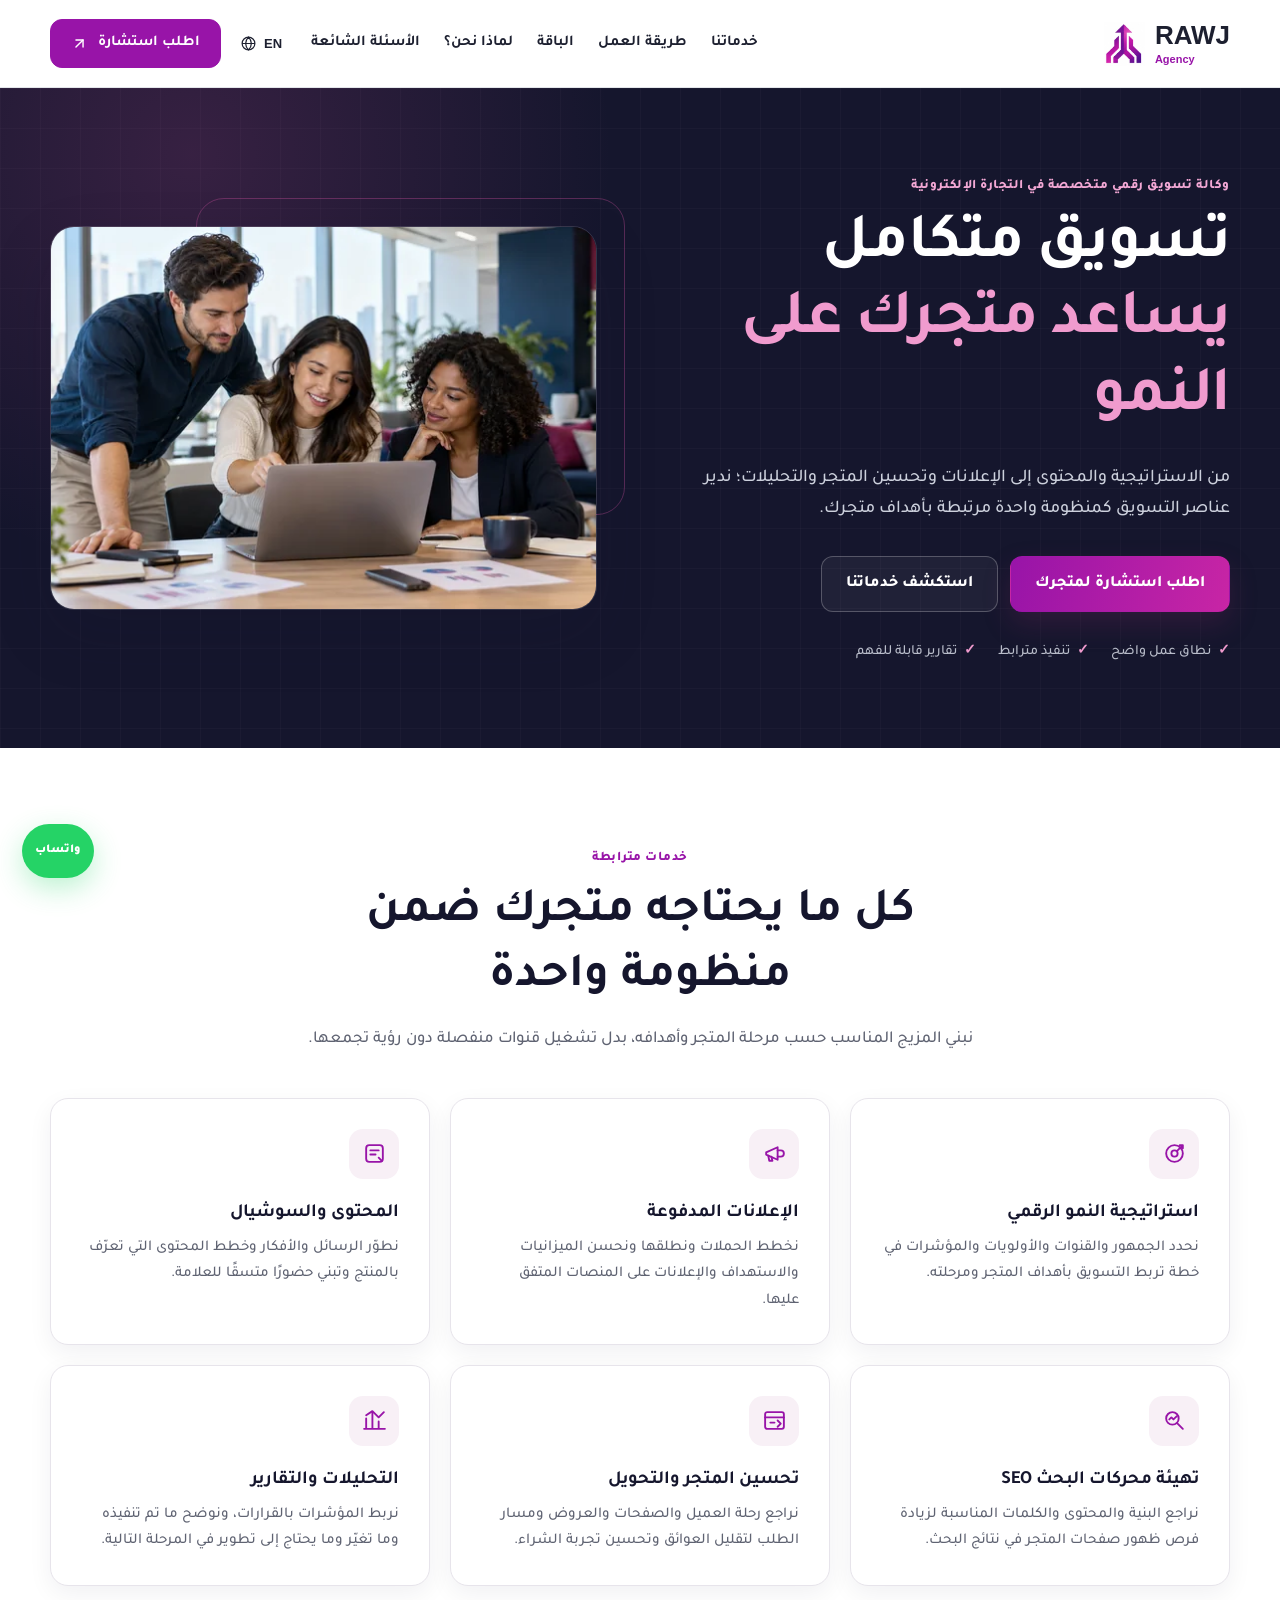
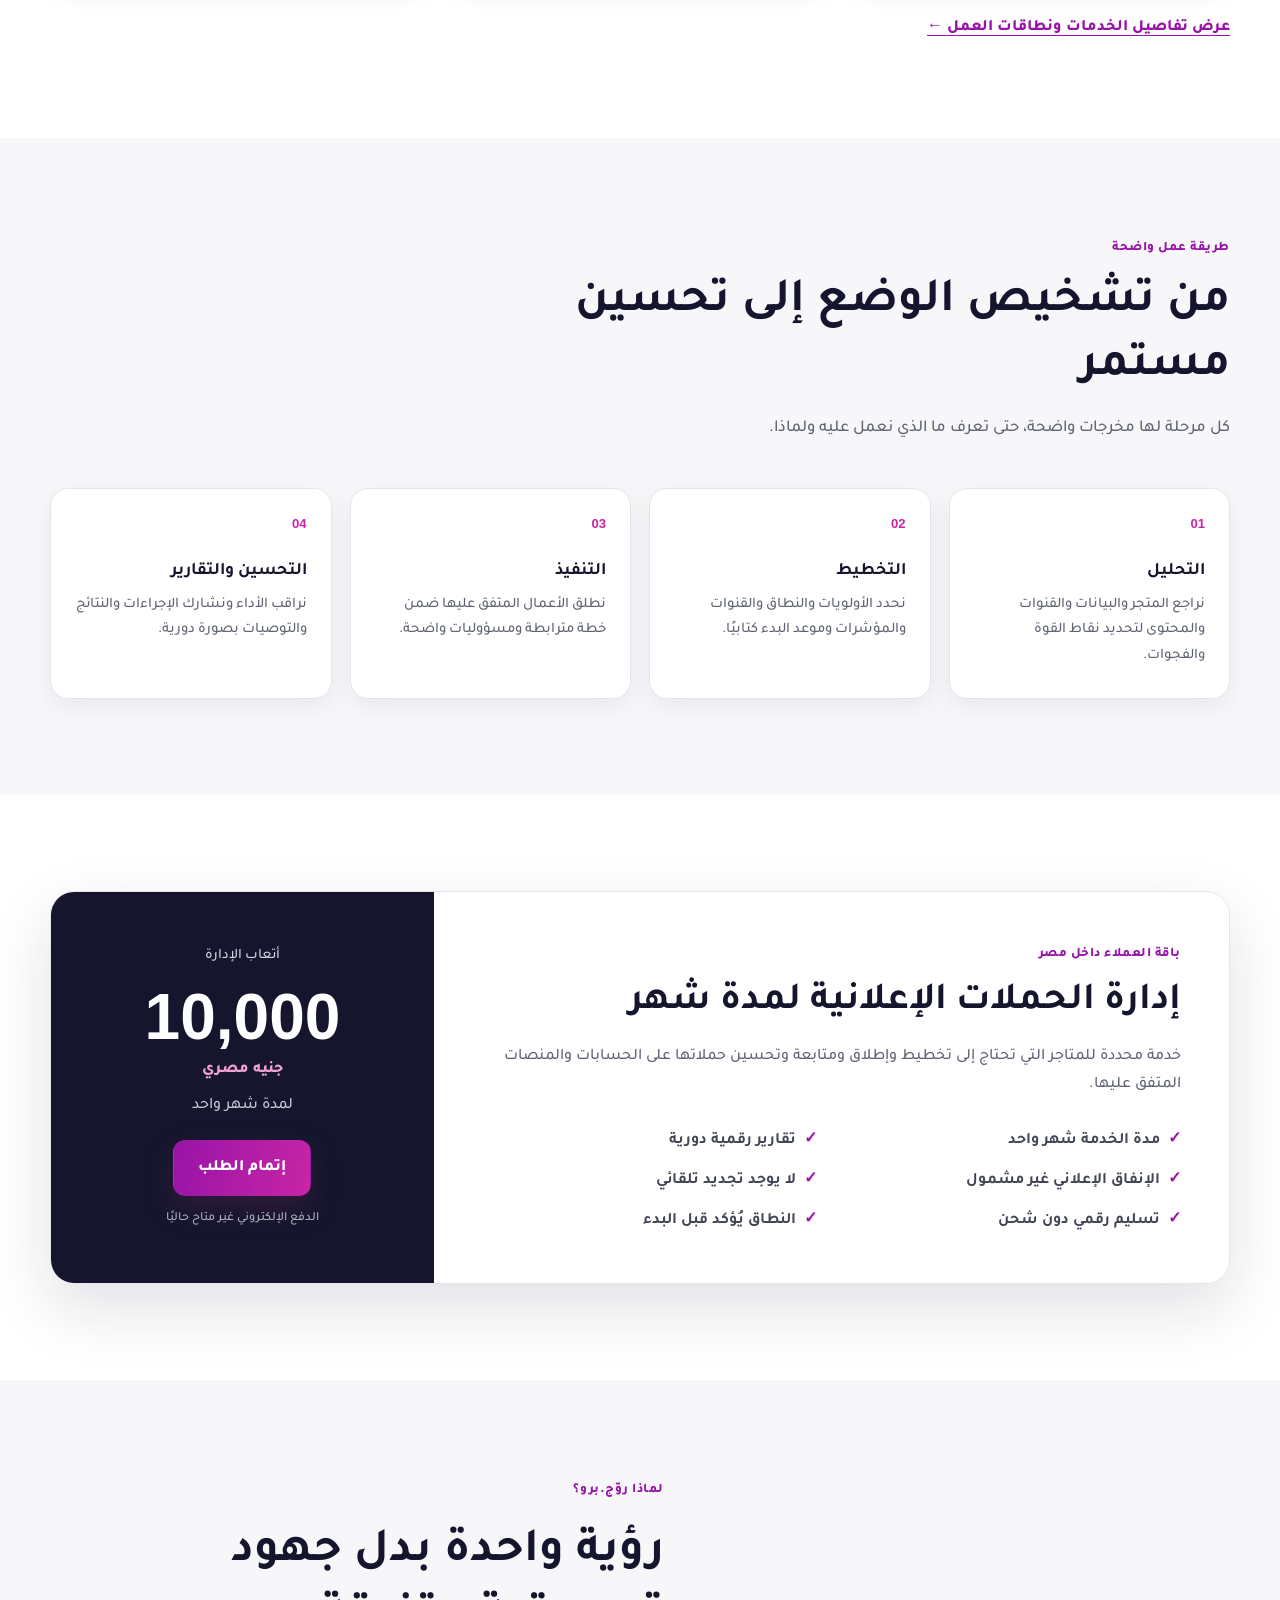
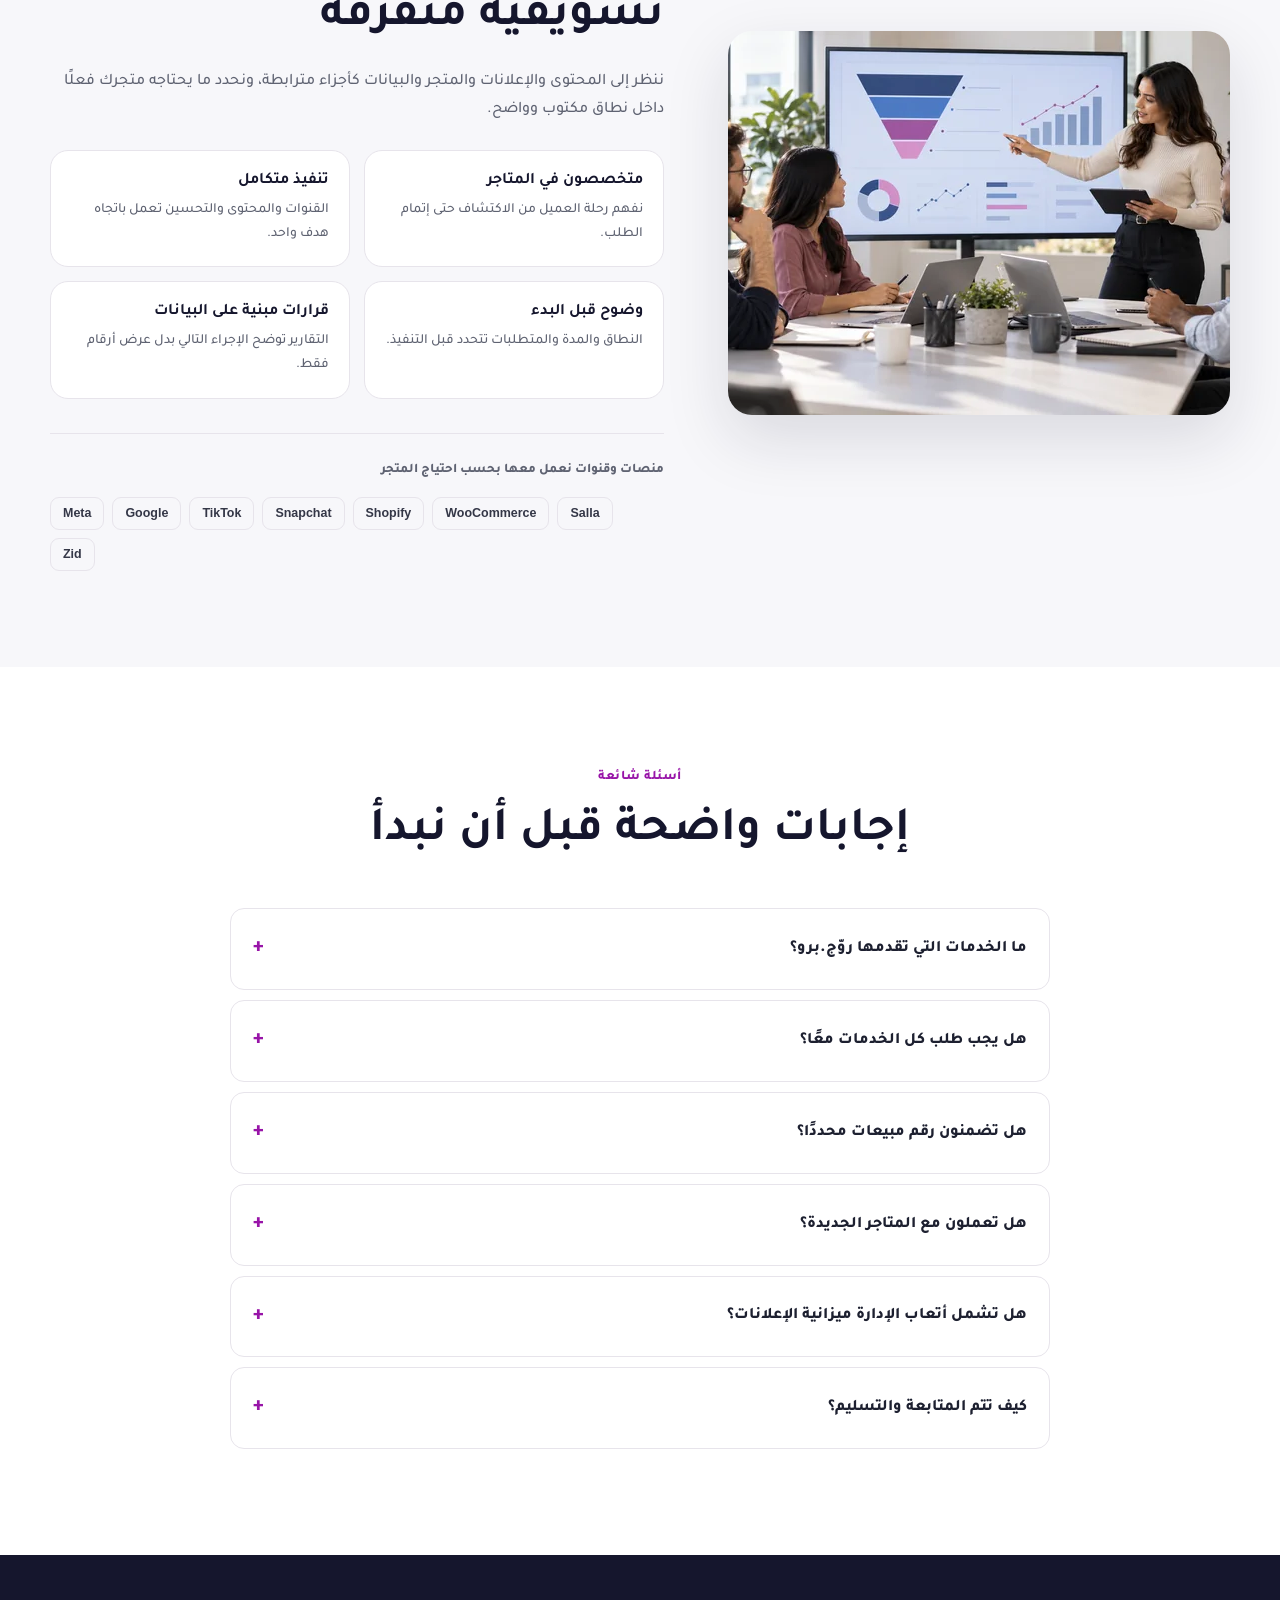
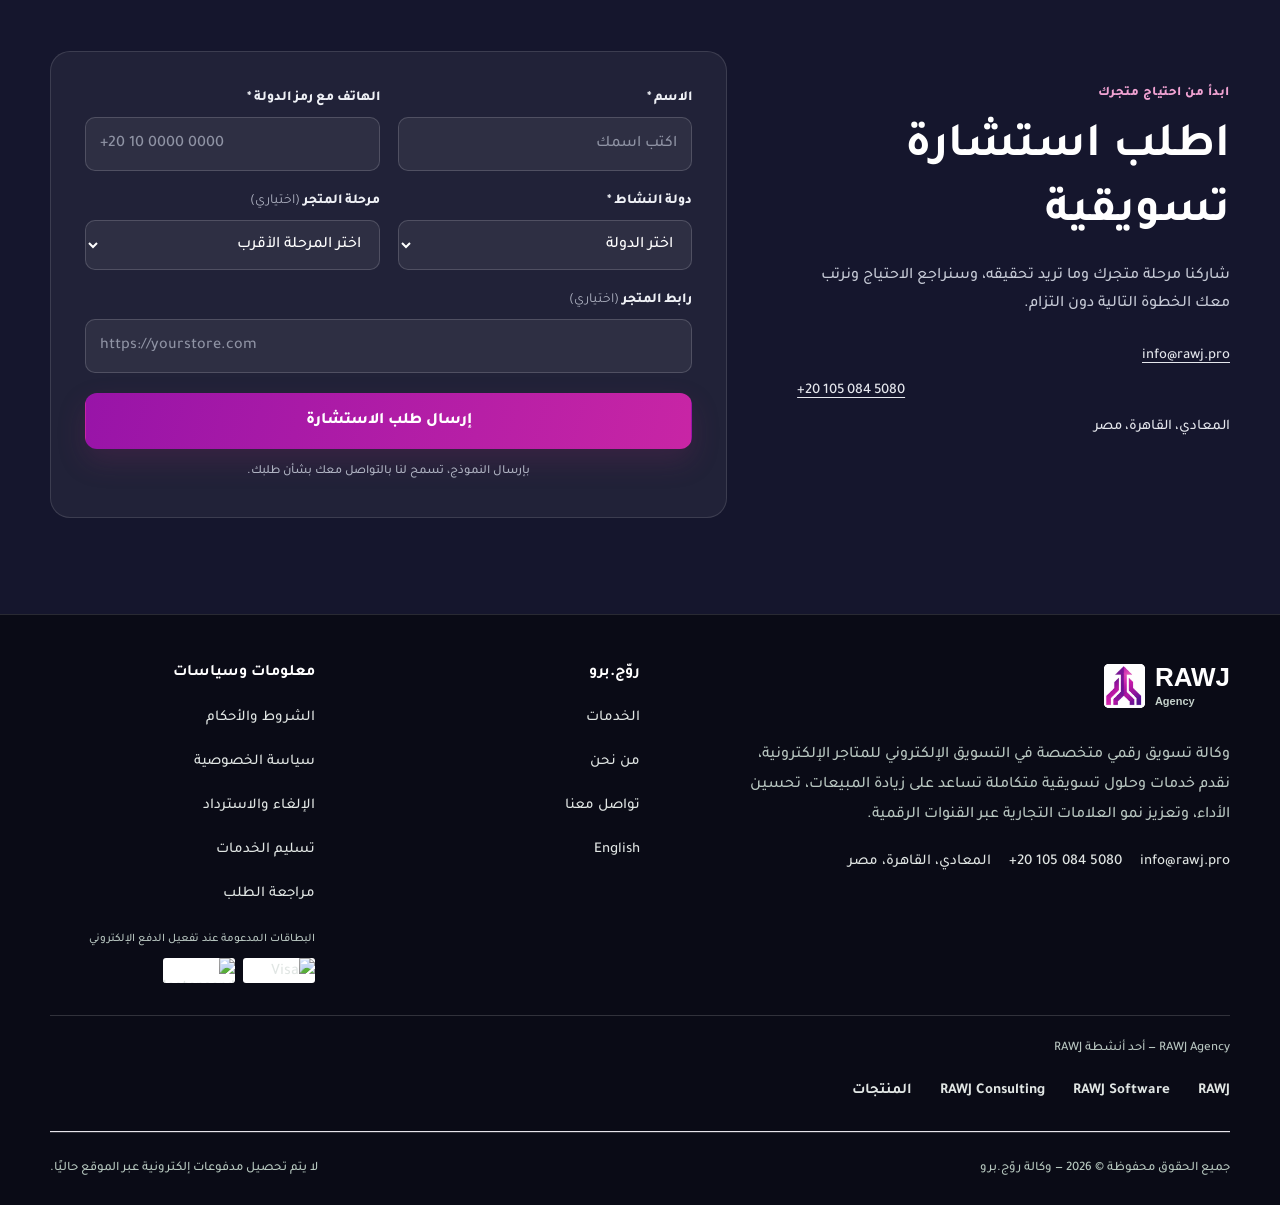
==== index.html @ 9c19cd85 "Match Agency language and CTA icons to RAWJ chrome" ====
<!doctype html>
<html lang="ar" dir="rtl">
<head>
  <meta charset="utf-8">
  <meta name="viewport" content="width=device-width, initial-scale=1">
  <title>وكالة روّج.برو | تسويق متكامل للمتاجر الإلكترونية</title>
  <meta name="description" content="روّج.برو وكالة تسويق رقمي متخصصة في المتاجر الإلكترونية: استراتيجية، إعلانات، محتوى، SEO، تحسين التحويل وتحليلات ضمن منظومة واحدة.">
  <meta name="robots" content="index, follow, max-image-preview:large">
  <link rel="canonical" href="https://agency.rawj.pro/">
  <link rel="alternate" hreflang="ar" href="https://agency.rawj.pro/">
  <link rel="alternate" hreflang="en" href="https://agency.rawj.pro/en/">
  <link rel="alternate" hreflang="x-default" href="https://agency.rawj.pro/">
  <meta property="og:locale" content="ar_EG">
  <meta property="og:type" content="website">
  <meta property="og:title" content="وكالة روّج.برو | تسويق متكامل للمتاجر الإلكترونية">
  <meta property="og:description" content="من الاستراتيجية والمحتوى إلى الإعلانات وتحسين المتجر والتحليلات؛ منظومة تسويق واحدة تدعم نمو متجرك.">
  <meta property="og:url" content="https://agency.rawj.pro/">
  <meta property="og:site_name" content="وكالة روّج.برو">
  <meta property="og:image" content="https://agency.rawj.pro/img4.webp?v=20261006">
  <meta property="og:image:alt" content="فريق روّج.برو للتسويق الرقمي">
  <meta name="twitter:card" content="summary_large_image">
  <meta name="twitter:title" content="وكالة روّج.برو | تسويق متكامل للمتاجر الإلكترونية">
  <meta name="twitter:description" content="منظومة تسويق رقمي متكاملة ومتخصصة في المتاجر الإلكترونية.">
  <meta name="twitter:image" content="https://agency.rawj.pro/img4.webp?v=20261006">
  <script type="application/ld+json">
  [
    {
      "@context":"https://schema.org",
      "@type":"ProfessionalService",
      "name":"وكالة روّج.برو للتسويق الرقمي",
      "alternateName":"RAWJ PRO",
      "url":"https://agency.rawj.pro/",
      "logo":"https://agency.rawj.pro/logo.webp",
      "image":"https://agency.rawj.pro/img4.webp",
      "description":"وكالة تسويق رقمي متخصصة في بناء وإدارة منظومة نمو متكاملة للمتاجر الإلكترونية.",
      "address":{"@type":"PostalAddress","addressCountry":"EG","addressRegion":"القاهرة","addressLocality":"المعادي"},
      "areaServed":"الشرق الأوسط وشمال أفريقيا",
      "contactPoint":{"@type":"ContactPoint","telephone":"+201050845080","email":"info@rawj.pro","contactType":"customer service","availableLanguage":["Arabic","English"]},
      "sameAs":["https://x.com/rawjpro","https://www.instagram.com/rawj.pro/","https://www.tiktok.com/@rawj.pro","https://www.linkedin.com/company/rawjpro"],
      "hasOfferCatalog":{"@type":"OfferCatalog","name":"خدمات التسويق الرقمي للمتاجر الإلكترونية","itemListElement":[
        {"@type":"Offer","itemOffered":{"@type":"Service","name":"استراتيجية النمو الرقمي"}},
        {"@type":"Offer","itemOffered":{"@type":"Service","name":"الإعلانات المدفوعة"}},
        {"@type":"Offer","itemOffered":{"@type":"Service","name":"المحتوى وإدارة التواصل الاجتماعي"}},
        {"@type":"Offer","itemOffered":{"@type":"Service","name":"تهيئة محركات البحث"}},
        {"@type":"Offer","itemOffered":{"@type":"Service","name":"تحسين المتجر ومعدل التحويل"}},
        {"@type":"Offer","itemOffered":{"@type":"Service","name":"التحليلات والتقارير"}}
      ]}
    },
    {"@context":"https://schema.org","@type":"WebSite","name":"وكالة روّج.برو","url":"https://agency.rawj.pro/","inLanguage":"ar"},
    {"@context":"https://schema.org","@type":"FAQPage","mainEntity":[
      {"@type":"Question","name":"ما الخدمات التي تقدمها روّج.برو للمتاجر الإلكترونية؟","acceptedAnswer":{"@type":"Answer","text":"نقدم استراتيجية النمو، الإعلانات المدفوعة، المحتوى وإدارة التواصل الاجتماعي، تهيئة محركات البحث، تحسين المتجر والتحويل، والتحليلات والتقارير."}},
      {"@type":"Question","name":"هل تضمنون رقم مبيعات محددًا؟","acceptedAnswer":{"@type":"Answer","text":"لا نقدم ضمانًا لرقم مبيعات ثابت؛ نلتزم بنطاق العمل والقياس والتحسين والتقارير الواضحة."}},
      {"@type":"Question","name":"هل تعملون مع المتاجر الجديدة؟","acceptedAnswer":{"@type":"Answer","text":"نعم، نراجع جاهزية المتجر والتتبع والمحتوى والقنوات ونحدد الأولويات قبل بدء التنفيذ."}}
    ]}
  ]
  </script>
  <link rel="preconnect" href="https://fonts.googleapis.com">
  <link rel="preconnect" href="https://fonts.gstatic.com" crossorigin>
  <link rel="stylesheet" href="https://fonts.googleapis.com/css2?family=Tajawal:wght@400;500;700;800;900&display=swap">
  <link rel="preload" as="image" href="/img4.webp?v=20261006" fetchpriority="high">
  <link rel="icon" type="image/webp" href="/smalll.webp">
  <meta name="theme-color" content="#15162d">
  <link rel="stylesheet" href="/style.css?v=20261029-brand">
  <link rel="stylesheet" href="/policies.css?v=20261006-unified">
  <script defer src="/site.js?v=20261101-family"></script>
<link rel="stylesheet" href="/brand-system.css?v=20261101-family"><link rel="stylesheet" href="/agency-chrome.css?v=20261101-family"></head>
<body class="rawj-frame" data-rawj-brand="agency">
  <a class="skip" href="#main">انتقل إلى المحتوى</a>
  <header class="site-header rawj-site-header" data-rawj-brand="agency"><div class="rawj-header-inner"><a class="rawj-brand rawj-agency" href="/" aria-label="RAWJ Agency — الرئيسية"><span class="rawj-brand-mark brand-viewport"><img src="/rawj-brand-family.webp" alt="" width="1774" height="887"></span><span class="rawj-brand-copy"><span class="rawj-brand-name">RAWJ</span> <span class="rawj-brand-label">Agency</span></span></a><nav class="rawj-main-nav" id="site-nav" aria-label="القائمة الرئيسية"><a href="#services">خدماتنا</a><a href="#process">طريقة العمل</a><a href="#package">الباقة</a><a href="#why-us">لماذا نحن؟</a><a href="#faq">الأسئلة الشائعة</a><a class="rawj-mobile-cta" href="#consultation">اطلب استشارة<svg width="17" height="17" viewBox="0 0 24 24" fill="none" stroke="currentColor" stroke-width="2" stroke-linecap="round" stroke-linejoin="round" aria-hidden="true"><path d="M7 7h10v10"></path><path d="M7 17 17 7"></path></svg></a></nav><div class="rawj-header-actions"><a class="rawj-language" href="/en/" lang="en" dir="ltr"><svg viewBox="0 0 24 24" fill="none" stroke="currentColor" stroke-width="1.7" aria-hidden="true"><circle cx="12" cy="12" r="9"></circle><path d="M3 12h18M12 3c3 3 4 6 4 9s-1 6-4 9c-3-3-4-6-4-9s1-6 4-9Z"></path></svg>EN</a><a class="rawj-header-cta" href="#consultation">اطلب استشارة<svg width="17" height="17" viewBox="0 0 24 24" fill="none" stroke="currentColor" stroke-width="2" stroke-linecap="round" stroke-linejoin="round" aria-hidden="true"><path d="M7 7h10v10"></path><path d="M7 17 17 7"></path></svg></a><button class="rawj-menu-toggle" type="button" aria-expanded="false" aria-controls="site-nav" aria-label="فتح القائمة" data-menu-toggle><svg viewBox="0 0 24 24" fill="none" stroke="currentColor" stroke-width="1.8" stroke-linecap="round" aria-hidden="true"><path d="M4 6h16M4 12h16M4 18h16"></path></svg></button></div></div></header>

  <main id="main">
    <section class="hero" aria-labelledby="hero-title">
      <div class="container hero-inner">
        <div class="hero-copy">
          <span class="eyebrow">وكالة تسويق رقمي متخصصة في التجارة الإلكترونية</span>
          <h1 id="hero-title">تسويق متكامل <span>يساعد متجرك على النمو</span></h1>
          <p>من الاستراتيجية والمحتوى إلى الإعلانات وتحسين المتجر والتحليلات؛ ندير عناصر التسويق كمنظومة واحدة مرتبطة بأهداف متجرك.</p>
          <div class="hero-actions">
            <a class="btn btn-primary" href="#consultation">اطلب استشارة لمتجرك</a>
            <a class="btn btn-ghost" href="#services">استكشف خدماتنا</a>
          </div>
          <div class="hero-points" aria-label="مزايا العمل معنا"><span>نطاق عمل واضح</span><span>تنفيذ مترابط</span><span>تقارير قابلة للفهم</span></div>
        </div>
        <div class="hero-visual"><img src="/img4.webp?v=20261006" alt="فريق تسويق رقمي يتعاون على تطوير متجر إلكتروني" width="704" height="384" loading="eager" fetchpriority="high"></div>
      </div>
    </section>

    <section class="section" id="services" aria-labelledby="services-title">
      <div class="container">
        <div class="section-heading center">
          <span class="eyebrow">خدمات مترابطة</span>
          <h2 id="services-title">كل ما يحتاجه متجرك ضمن منظومة واحدة</h2>
          <p>نبني المزيج المناسب حسب مرحلة المتجر وأهدافه، بدل تشغيل قنوات منفصلة دون رؤية تجمعها.</p>
        </div>
        <div class="services-grid">
          <article class="service-card"><div class="icon-box"><svg viewBox="0 0 24 24" aria-hidden="true"><circle cx="12" cy="12" r="8"></circle><circle cx="12" cy="12" r="3"></circle><path d="M15 9l5-5M17 4h3v3"></path></svg></div><h3>استراتيجية النمو الرقمي</h3><p>نحدد الجمهور والقنوات والأولويات والمؤشرات في خطة تربط التسويق بأهداف المتجر ومرحلته.</p></article>
          <article class="service-card"><div class="icon-box"><svg viewBox="0 0 24 24" aria-hidden="true"><path d="M4 13v-2l11-5v12L4 13z"></path><path d="M15 9h3a3 3 0 010 6h-3M6 14l1 5h3l-1-4"></path></svg></div><h3>الإعلانات المدفوعة</h3><p>نخطط الحملات ونطلقها ونحسن الميزانيات والاستهداف والإعلانات على المنصات المتفق عليها.</p></article>
          <article class="service-card"><div class="icon-box"><svg viewBox="0 0 24 24" aria-hidden="true"><rect x="4" y="4" width="16" height="16" rx="3"></rect><path d="M8 9h8M8 13h5M16 16l3 3"></path></svg></div><h3>المحتوى والسوشيال</h3><p>نطوّر الرسائل والأفكار وخطط المحتوى التي تعرّف بالمنتج وتبني حضورًا متسقًا للعلامة.</p></article>
          <article class="service-card"><div class="icon-box"><svg viewBox="0 0 24 24" aria-hidden="true"><circle cx="10" cy="10" r="6"></circle><path d="M14.5 14.5L20 20M7 11l2-2 2 2 3-3"></path></svg></div><h3>تهيئة محركات البحث SEO</h3><p>نراجع البنية والمحتوى والكلمات المناسبة لزيادة فرص ظهور صفحات المتجر في نتائج البحث.</p></article>
          <article class="service-card"><div class="icon-box"><svg viewBox="0 0 24 24" aria-hidden="true"><rect x="3" y="4" width="18" height="16" rx="2"></rect><path d="M3 9h18M8 14h4M15 12l3 3-3 3"></path></svg></div><h3>تحسين المتجر والتحويل</h3><p>نراجع رحلة العميل والصفحات والعروض ومسار الطلب لتقليل العوائق وتحسين تجربة الشراء.</p></article>
          <article class="service-card"><div class="icon-box"><svg viewBox="0 0 24 24" aria-hidden="true"><path d="M4 20V10M10 20V4M16 20v-7M22 20H2"></path><path d="M4 7l6-4 6 6 5-5"></path></svg></div><h3>التحليلات والتقارير</h3><p>نربط المؤشرات بالقرارات، ونوضح ما تم تنفيذه وما تغيّر وما يحتاج إلى تطوير في المرحلة التالية.</p></article>
        </div>
        <a class="text-link" href="/services.html">عرض تفاصيل الخدمات ونطاقات العمل ←</a>
      </div>
    </section>

    <section class="section section-soft" id="process" aria-labelledby="process-title">
      <div class="container">
        <div class="section-heading">
          <span class="eyebrow">طريقة عمل واضحة</span>
          <h2 id="process-title">من تشخيص الوضع إلى تحسين مستمر</h2>
          <p>كل مرحلة لها مخرجات واضحة، حتى تعرف ما الذي نعمل عليه ولماذا.</p>
        </div>
        <div class="process-grid">
          <article class="step-card"><h3>التحليل</h3><p>نراجع المتجر والبيانات والقنوات والمحتوى لتحديد نقاط القوة والفجوات.</p></article>
          <article class="step-card"><h3>التخطيط</h3><p>نحدد الأولويات والنطاق والقنوات والمؤشرات وموعد البدء كتابيًا.</p></article>
          <article class="step-card"><h3>التنفيذ</h3><p>نطلق الأعمال المتفق عليها ضمن خطة مترابطة ومسؤوليات واضحة.</p></article>
          <article class="step-card"><h3>التحسين والتقارير</h3><p>نراقب الأداء ونشارك الإجراءات والنتائج والتوصيات بصورة دورية.</p></article>
        </div>
      </div>
    </section>

    <section class="section package-section" id="package" aria-labelledby="package-title">
      <div class="container">
        <div class="package-card">
          <div class="package-content">
            <span class="eyebrow">باقة العملاء داخل مصر</span>
            <h2 id="package-title">إدارة الحملات الإعلانية لمدة شهر</h2>
            <p>خدمة محددة للمتاجر التي تحتاج إلى تخطيط وإطلاق ومتابعة وتحسين حملاتها على الحسابات والمنصات المتفق عليها.</p>
            <ul class="package-list"><li>مدة الخدمة شهر واحد</li><li>تقارير رقمية دورية</li><li>الإنفاق الإعلاني غير مشمول</li><li>لا يوجد تجديد تلقائي</li><li>تسليم رقمي دون شحن</li><li>النطاق يُؤكد قبل البدء</li></ul>
          </div>
          <div class="package-price"><span class="label">أتعاب الإدارة</span><strong><bdi>10,000</bdi></strong><span class="currency">جنيه مصري</span><span class="duration">لمدة شهر واحد</span><a class="btn btn-primary" href="/checkout.html">إتمام الطلب</a><span class="package-note">الدفع الإلكتروني غير متاح حاليًا</span></div>
        </div>
      </div>
    </section>

    <section class="section section-soft" id="why-us" aria-labelledby="why-title">
      <div class="container why-grid">
        <div class="why-image"><img src="/img2.webp?v=20261006" alt="فريق روّج.برو يراجع خطة نمو متجر إلكتروني" width="704" height="384" loading="eager"></div>
        <div class="why-content">
          <span class="eyebrow">لماذا روّج.برو؟</span>
          <h2 id="why-title">رؤية واحدة بدل جهود تسويقية متفرقة</h2>
          <p>ننظر إلى المحتوى والإعلانات والمتجر والبيانات كأجزاء مترابطة، ونحدد ما يحتاجه متجرك فعلًا داخل نطاق مكتوب وواضح.</p>
          <div class="reasons-grid">
            <article class="reason-card"><h3>متخصصون في المتاجر</h3><p>نفهم رحلة العميل من الاكتشاف حتى إتمام الطلب.</p></article>
            <article class="reason-card"><h3>تنفيذ متكامل</h3><p>القنوات والمحتوى والتحسين تعمل باتجاه هدف واحد.</p></article>
            <article class="reason-card"><h3>وضوح قبل البدء</h3><p>النطاق والمدة والمتطلبات تتحدد قبل التنفيذ.</p></article>
            <article class="reason-card"><h3>قرارات مبنية على البيانات</h3><p>التقارير توضح الإجراء التالي بدل عرض أرقام فقط.</p></article>
          </div>
          <div class="platforms"><p>منصات وقنوات نعمل معها بحسب احتياج المتجر</p><div class="platform-list"><span>Meta</span><span>Google</span><span>TikTok</span><span>Snapchat</span><span>Shopify</span><span>WooCommerce</span><span>Salla</span><span>Zid</span></div></div>
        </div>
      </div>
    </section>

    <section class="section" id="faq" aria-labelledby="faq-title">
      <div class="container">
        <div class="section-heading center"><span class="eyebrow">أسئلة شائعة</span><h2 id="faq-title">إجابات واضحة قبل أن نبدأ</h2></div>
        <div class="faq-list">
          <article class="faq-item"><button class="faq-question" type="button" aria-expanded="false">ما الخدمات التي تقدمها روّج.برو؟ <span>+</span></button><div class="faq-answer"><p>نقدم استراتيجية النمو، الإعلانات المدفوعة، المحتوى والسوشيال، SEO، تحسين المتجر والتحويل، والتحليلات والتقارير. يُحدد النطاق المناسب لكل متجر قبل التعاقد.</p></div></article>
          <article class="faq-item"><button class="faq-question" type="button" aria-expanded="false">هل يجب طلب كل الخدمات معًا؟ <span>+</span></button><div class="faq-answer"><p>لا. نراجع احتياج المتجر ونقترح الأولويات والخدمات المناسبة لمرحلته وميزانيته.</p></div></article>
          <article class="faq-item"><button class="faq-question" type="button" aria-expanded="false">هل تضمنون رقم مبيعات محددًا؟ <span>+</span></button><div class="faq-answer"><p>لا نقدم ضمانًا لرقم ثابت، لأن النتائج تتأثر بالمنتج والسوق والميزانية والبيانات. نلتزم بالنطاق والقياس والتحسين والتقارير.</p></div></article>
          <article class="faq-item"><button class="faq-question" type="button" aria-expanded="false">هل تعملون مع المتاجر الجديدة؟ <span>+</span></button><div class="faq-answer"><p>نعم. نراجع الجاهزية والمتجر والتتبع والمحتوى، ونوضح ما يجب تنفيذه قبل بدء الحملات أو التوسع.</p></div></article>
          <article class="faq-item"><button class="faq-question" type="button" aria-expanded="false">هل تشمل أتعاب الإدارة ميزانية الإعلانات؟ <span>+</span></button><div class="faq-answer"><p>لا. ميزانية الإعلانات يدفعها العميل للمنصات، وتكون منفصلة عن أتعاب الإدارة الموضحة في العرض أو الباقة.</p></div></article>
          <article class="faq-item"><button class="faq-question" type="button" aria-expanded="false">كيف تتم المتابعة والتسليم؟ <span>+</span></button><div class="faq-answer"><p>الخدمات رقمية بالكامل، وتتم المتابعة والتقارير والتوصيات عبر البريد أو قناة العمل المتفق عليها.</p></div></article>
        </div>
      </div>
    </section>

    <section class="section consultation" id="consultation" aria-labelledby="consultation-title">
      <div class="container consultation-grid">
        <div class="consultation-copy"><span class="eyebrow">ابدأ من احتياج متجرك</span><h2 id="consultation-title">اطلب استشارة تسويقية</h2><p>شاركنا مرحلة متجرك وما تريد تحقيقه، وسنراجع الاحتياج ونرتب معك الخطوة التالية دون التزام.</p><div class="consultation-details"><a href="mailto:info@rawj.pro">info@rawj.pro</a><a href="tel:+201050845080" dir="ltr">+20 105 084 5080</a><span>المعادي، القاهرة، مصر</span></div></div>
        <div>
          <iframe name="contact-frame" id="contact-frame" hidden title="نتيجة إرسال النموذج"></iframe>
          <form class="lead-form" action="https://formsubmit.co/moodysameh66@gmail.com" method="post" target="contact-frame" data-frame="contact-frame" novalidate>
            <input type="hidden" name="_cc" value="yasminfaried18@gmail.com"><input type="hidden" name="_captcha" value="false"><input type="hidden" name="_subject" value="طلب استشارة جديد - روّج.برو"><input type="hidden" name="_next" value="https://agency.rawj.pro/?sent=1">
            <div class="form-grid">
              <div class="field"><label for="name">الاسم *</label><input id="name" name="الاسم" type="text" autocomplete="name" placeholder="اكتب اسمك" data-name required><p class="field-error">اكتب اسمًا من حرفين على الأقل</p></div>
              <div class="field"><label for="phone">الهاتف مع رمز الدولة *</label><input id="phone" name="رقم_الهاتف" type="tel" autocomplete="tel" inputmode="tel" dir="ltr" placeholder="+20 10 0000 0000" data-phone required><p class="field-error">اكتب رقمًا صحيحًا من 8 إلى 15 رقمًا</p></div>
              <div class="field"><label for="country">دولة النشاط *</label><select id="country" name="دولة_النشاط" data-country required><option value="" selected disabled>اختر الدولة</option><option>مصر</option><option>السعودية</option><option>الإمارات</option><option>الكويت</option><option>قطر</option><option>البحرين</option><option>عُمان</option><option>دولة أخرى</option></select><p class="field-error">اختر دولة النشاط</p></div>
              <div class="field"><label for="stage">مرحلة المتجر <span class="optional">(اختياري)</span></label><select id="stage" name="مرحلة_المتجر"><option value="" selected>اختر المرحلة الأقرب</option><option>متجر جديد قبل الإطلاق</option><option>بدأ استقبال الطلبات</option><option>ينمو ويحتاج إلى توسيع التسويق</option><option>يحتاج إلى إعادة هيكلة الأداء</option></select></div>
              <div class="field full"><label for="store">رابط المتجر <span class="optional">(اختياري)</span></label><input id="store" name="رابط_المتجر" type="url" autocomplete="url" dir="ltr" placeholder="https://yourstore.com"></div>
            </div>
            <button class="btn btn-primary form-submit" type="submit">إرسال طلب الاستشارة</button>
            <p class="form-note">بإرسال النموذج، تسمح لنا بالتواصل معك بشأن طلبك.</p>
            <div class="form-success" role="status">تم إرسال طلبك بنجاح. سيتواصل معك فريقنا لترتيب الخطوة التالية.</div>
          </form>
        </div>
      </div>
    </section>
  </main>

  <footer class="site-footer rawj-site-footer" data-rawj-brand="agency"><div class="rawj-footer-inner">
    <div class="footer-grid rawj-footer-top">
      <div class="footer-brand"><a class="rawj-brand rawj-agency" href="/" aria-label="RAWJ Agency — الرئيسية"><span class="rawj-brand-mark brand-viewport"><img src="/rawj-brand-family.webp" alt="" width="1774" height="887"></span><span class="rawj-brand-copy"><span class="rawj-brand-name">RAWJ</span> <span class="rawj-brand-label">Agency</span></span></a><p class="rawj-footer-description">وكالة تسويق رقمي متخصصة في التسويق الإلكتروني للمتاجر الإلكترونية، نقدم خدمات وحلول تسويقية متكاملة تساعد على زيادة المبيعات، تحسين الأداء، وتعزيز نمو العلامات التجارية عبر القنوات الرقمية.</p><address class="footer-contact"><a href="mailto:info@rawj.pro">info@rawj.pro</a><a href="tel:+201050845080" dir="ltr">+20 105 084 5080</a><span>المعادي، القاهرة، مصر</span></address></div>
      <div><h3>روّج.برو</h3><ul class="footer-links"><li><a href="/services.html">الخدمات</a></li><li><a href="/about.html">من نحن</a></li><li><a href="/contact.html">تواصل معنا</a></li><li><a href="/en/" lang="en">English</a></li></ul></div>
      <div><h3>معلومات وسياسات</h3><ul class="footer-links"><li><a href="/terms.html">الشروط والأحكام</a></li><li><a href="/privacy.html">سياسة الخصوصية</a></li><li><a href="/refund.html">الإلغاء والاسترداد</a></li><li><a href="/shipping.html">تسليم الخدمات</a></li><li><a href="/checkout.html">مراجعة الطلب</a></li></ul><div class="footer-payment"><p>البطاقات المدعومة عند تفعيل الدفع الإلكتروني</p><div class="payment-icons"><img src="/visa.webp" alt="Visa" width="72" height="25"><img src="/master.webp" alt="Mastercard" width="72" height="25"></div></div></div>
    </div>
    <nav class="company-network rawj-footer-links" aria-label="شركة RAWJ"><span>RAWJ Agency — أحد أنشطة RAWJ</span><a href="https://rawj.pro/">RAWJ</a><a href="https://rawj.pro/software">RAWJ Software</a><a href="https://rawj.pro/consulting">RAWJ Consulting</a><a href="https://rawj.pro/products">المنتجات</a></nav><div class="footer-bottom rawj-footer-bottom"><span>جميع الحقوق محفوظة © 2026 — وكالة روّج.برو</span><span>لا يتم تحصيل مدفوعات إلكترونية عبر الموقع حاليًا.</span></div>
  </div></footer>
  <a class="whatsapp-float" href="https://wa.me/201050845080" target="_blank" rel="noopener noreferrer" aria-label="التواصل عبر واتساب">واتساب</a>
</body>
</html>
---- style.css ----
:root {
  --navy: #15162d;
  --navy-deep: #0a0b16;
  --purple: #9814a8;
  --pink: #c825a5;
  --rose-soft: #f8f0f6;
  --surface: #ffffff;
  --surface-soft: #f7f7fa;
  --text: #1d2030;
  --text-soft: #5f6372;
  --border: #e7e4eb;
  --success: #187a58;
  --shadow-sm: 0 8px 24px rgba(21, 22, 45, 0.06);
  --shadow-lg: 0 24px 64px rgba(21, 22, 45, 0.13);
  --radius: 18px;
  --container: 1180px;
}

* { box-sizing: border-box; margin: 0; padding: 0; }
html { scroll-behavior: smooth; }
body {
  background: var(--surface);
  color: var(--text);
  font-family: "Tajawal", Arial, sans-serif;
  line-height: 1.75;
  overflow-x: hidden;
}
html[dir="ltr"] body { font-family: Inter, Arial, sans-serif; }
img { display: block; max-width: 100%; }
a { color: inherit; text-decoration: none; }
button, input, select, textarea { font: inherit; }
button { color: inherit; }
.skip {
  position: fixed;
  inset-inline-start: 20px;
  top: -80px;
  z-index: 10000;
  background: var(--surface);
  color: var(--navy);
  padding: 10px 16px;
  border-radius: 8px;
  box-shadow: var(--shadow-sm);
}
.skip:focus { top: 14px; }
.container { width: min(calc(100% - 40px), var(--container)); margin-inline: auto; }
.section { padding: 96px 0; }
.section-soft { background: var(--surface-soft); }
.section-heading { max-width: 720px; margin-bottom: 44px; }
.section-heading.center { margin-inline: auto; text-align: center; }
.eyebrow {
  display: inline-block;
  color: var(--purple);
  font-size: 0.82rem;
  font-weight: 800;
  letter-spacing: 0.04em;
  margin-bottom: 10px;
}
h1, h2, h3, h4 { color: var(--navy); line-height: 1.35; }
.section-heading h2 { font-size: clamp(2rem, 4vw, 3rem); margin-bottom: 14px; }
.section-heading p { color: var(--text-soft); font-size: 1.05rem; }
.btn {
  min-height: 50px;
  display: inline-flex;
  align-items: center;
  justify-content: center;
  gap: 8px;
  padding: 13px 24px;
  border: 1px solid transparent;
  border-radius: 12px;
  font-weight: 800;
  cursor: pointer;
  transition: transform 0.2s ease, box-shadow 0.2s ease, background 0.2s ease;
}
.btn:hover { transform: translateY(-2px); }
.btn-primary { color: #fff; background: linear-gradient(105deg, var(--purple), var(--pink)); box-shadow: 0 12px 28px rgba(142, 43, 107, 0.22); }
.btn-secondary { color: var(--navy); border-color: var(--border); background: var(--surface); }
.btn-ghost { color: #fff; border-color: rgba(255, 255, 255, 0.24); background: rgba(255, 255, 255, 0.05); }
.btn-small { min-height: 42px; padding: 9px 17px; border-radius: 10px; }

/* Header */
.site-header {
  position: sticky;
  top: 0;
  z-index: 1000;
  background: rgba(255, 255, 255, 0.96);
  border-bottom: 1px solid rgba(231, 228, 235, 0.9);
  backdrop-filter: blur(14px);
}
.header-inner { min-height: 76px; display: flex; align-items: center; justify-content: space-between; gap: 24px; }
.brand img { width: 126px; height: 48px; object-fit: contain; }
.brand.rawj-agency { display: inline-flex; align-items: center; gap: 9px; direction: ltr; flex: none; }
.rawj-agency .brand-viewport { display: inline-block; position: relative; width: 42px; aspect-ratio: 275/295; overflow: hidden; background: white; flex: none; }
.rawj-agency .brand-viewport img { position: absolute; width: 645.091%; height: auto; max-width: none; left: -193.818%; top: -45.763%; }
.rawj-agency b { display: grid; font: 800 24px/1.1 Arial,sans-serif; color: #1d242c; letter-spacing: 0; }
.rawj-agency b small { margin-top: 4px; color: #9814a8; font: 600 11px/1.2 Arial,sans-serif; letter-spacing: 0; }
.footer-brand .agency-full-logo { display: block; position: relative; width: 125px; aspect-ratio: 390/435; overflow: hidden; background: white; margin-bottom: 22px; }
.footer-brand .agency-full-logo img { position: absolute; max-width: none; width: 454.872%; height: auto; left: -121.282%; top: -31.034%; margin: 0; padding: 0; border-radius: 0; }
.site-nav { display: flex; align-items: center; gap: 25px; }
.site-nav > a:not(.btn) { color: #343746; font-weight: 700; font-size: 0.93rem; transition: color 0.2s ease; }
.site-nav > a:not(.btn):hover { color: var(--purple); }
.lang-switch { border-inline-start: 1px solid var(--border); padding-inline-start: 22px; direction: ltr; }
.menu-toggle { display: none; width: 44px; height: 44px; border: 1px solid var(--border); border-radius: 10px; background: #fff; cursor: pointer; }
.menu-toggle span { display: block; width: 20px; height: 2px; background: var(--navy); margin: 4px auto; }

/* Hero */
.hero { position: relative; color: #fff; background: var(--navy); overflow: hidden; }
.hero::before {
  content: "";
  position: absolute;
  inset: 0;
  background: radial-gradient(circle at 15% 10%, rgba(209, 80, 162, 0.18), transparent 34%), linear-gradient(rgba(255,255,255,.025) 1px, transparent 1px), linear-gradient(90deg, rgba(255,255,255,.025) 1px, transparent 1px);
  background-size: auto, 40px 40px, 40px 40px;
}
.hero-inner { position: relative; min-height: 660px; display: grid; grid-template-columns: 1.02fr 0.98fr; align-items: center; gap: 64px; padding-block: 72px; }
.hero-copy { position: relative; z-index: 2; }
.hero .eyebrow { color: #f3a8d5; }
.hero h1 { color: #fff; font-size: clamp(2.55rem, 5vw, 4.65rem); line-height: 1.2; letter-spacing: -0.02em; margin-bottom: 24px; }
.hero h1 span { display: block; color: #f09bce; }
.hero-copy > p { max-width: 650px; color: #ccd0dc; font-size: 1.12rem; margin-bottom: 30px; }
.hero-actions { display: flex; flex-wrap: wrap; gap: 12px; }
.hero-points { display: flex; flex-wrap: wrap; gap: 10px 22px; margin-top: 28px; color: #b9bdca; font-size: 0.88rem; }
.hero-points span::before { content: "✓"; color: #f09bce; font-weight: 900; margin-inline-end: 7px; }
.hero-visual { position: relative; }
.hero-visual::before { content: ""; position: absolute; width: 78%; height: 82%; inset-inline-start: -28px; top: -28px; border: 1px solid rgba(209, 80, 162, 0.35); border-radius: 28px; }
.hero-visual img { position: relative; width: 100%; aspect-ratio: 11 / 7; object-fit: cover; border-radius: 24px; box-shadow: var(--shadow-lg); border: 1px solid rgba(255,255,255,.13); }

/* Unified cards */
.services-grid { display: grid; grid-template-columns: repeat(3, 1fr); gap: 20px; }
.service-card, .reason-card, .step-card {
  background: var(--surface);
  border: 1px solid var(--border);
  border-radius: var(--radius);
  box-shadow: var(--shadow-sm);
}
.service-card { padding: 30px; transition: transform 0.25s ease, border-color 0.25s ease, box-shadow 0.25s ease; }
.service-card:hover { transform: translateY(-5px); border-color: rgba(142, 43, 107, 0.28); box-shadow: 0 18px 42px rgba(21,22,45,.1); }
.icon-box { width: 50px; height: 50px; display: grid; place-items: center; border-radius: 14px; color: var(--purple); background: var(--rose-soft); margin-bottom: 22px; }
.icon-box svg { width: 25px; height: 25px; fill: none; stroke: currentColor; stroke-width: 1.8; stroke-linecap: round; stroke-linejoin: round; }
.service-card h3 { font-size: 1.16rem; margin-bottom: 9px; }
.service-card p { color: var(--text-soft); font-size: 0.94rem; }
.text-link { display: inline-flex; color: var(--purple); font-weight: 800; margin-top: 28px; text-decoration: underline; text-underline-offset: 5px; }

/* Process */
.process-grid { display: grid; grid-template-columns: repeat(4, 1fr); gap: 18px; counter-reset: steps; }
.step-card { position: relative; padding: 28px 24px; counter-increment: steps; }
.step-card::before { content: "0" counter(steps); display: block; color: var(--pink); font: 800 0.82rem/1 Inter, Arial, sans-serif; margin-bottom: 30px; }
.step-card h3 { font-size: 1.1rem; margin-bottom: 9px; }
.step-card p { color: var(--text-soft); font-size: 0.92rem; }

/* Package */
.package-section { background: var(--surface); }
.package-card { display: grid; grid-template-columns: minmax(0, 1.35fr) minmax(300px, .65fr); overflow: hidden; border: 1px solid var(--border); border-radius: 24px; box-shadow: var(--shadow-lg); }
.package-content { padding: 48px; }
.package-content h2 { font-size: clamp(1.8rem, 3vw, 2.6rem); margin-bottom: 14px; }
.package-content > p { color: var(--text-soft); max-width: 680px; }
.package-list { display: grid; grid-template-columns: repeat(2, 1fr); gap: 12px 28px; list-style: none; margin-top: 28px; }
.package-list li { color: #414554; font-weight: 700; }
.package-list li::before { content: "✓"; color: var(--purple); font-weight: 900; margin-inline-end: 8px; }
.package-price { padding: 44px; display: flex; flex-direction: column; justify-content: center; align-items: center; text-align: center; color: #fff; background: var(--navy); }
.package-price .label { color: #d3d6e1; font-size: 0.9rem; }
.package-price strong { display: block; font: 800 clamp(2.5rem, 5vw, 4rem)/1.1 Inter, Arial, sans-serif; margin: 12px 0 4px; }
.package-price .currency { color: #f0a2d2; font-weight: 800; }
.package-price .duration { margin: 8px 0 20px; color: #c5c8d3; }
.package-note { margin-top: 12px; color: #aeb2c1; font-size: 0.78rem; }

/* Why and platforms */
.why-grid { display: grid; grid-template-columns: .9fr 1.1fr; gap: 64px; align-items: center; }
.why-image img { width: 100%; aspect-ratio: 4 / 3; object-fit: cover; border-radius: 24px; box-shadow: var(--shadow-lg); }
.why-content h2 { font-size: clamp(2rem, 4vw, 3rem); margin: 8px 0 18px; }
.why-content > p { color: var(--text-soft); margin-bottom: 26px; }
.reasons-grid { display: grid; grid-template-columns: repeat(2, 1fr); gap: 14px; }
.reason-card { padding: 20px; box-shadow: none; }
.reason-card h3 { font-size: 1rem; margin-bottom: 5px; }
.reason-card p { color: var(--text-soft); font-size: .87rem; }
.platforms { margin-top: 34px; padding-top: 26px; border-top: 1px solid var(--border); }
.platforms > p { color: var(--text-soft); font-size: .82rem; font-weight: 800; margin-bottom: 14px; }
.platform-list { display: flex; flex-wrap: wrap; gap: 8px; direction: ltr; }
.platform-list span { padding: 8px 12px; background: var(--surface-soft); border: 1px solid var(--border); border-radius: 9px; font: 700 .78rem/1.2 Inter, Arial, sans-serif; color: #343747; }

/* FAQ */
.faq-list { max-width: 820px; margin-inline: auto; }
.faq-item { background: #fff; border: 1px solid var(--border); border-radius: 14px; margin-bottom: 10px; overflow: hidden; }
.faq-question { width: 100%; display: flex; align-items: center; justify-content: space-between; gap: 20px; padding: 21px 22px; text-align: start; border: 0; background: transparent; font-weight: 800; cursor: pointer; }
.faq-question span { color: var(--purple); font-size: 1.35rem; transition: transform .25s ease; }
.faq-answer { display: none; padding: 0 22px 22px; color: var(--text-soft); }
.faq-item.open { border-color: rgba(142,43,107,.34); }
.faq-item.open .faq-answer { display: block; }
.faq-item.open .faq-question span { transform: rotate(45deg); }

/* Form */
.consultation { color: #fff; background: var(--navy); }
.consultation-grid { display: grid; grid-template-columns: .78fr 1.22fr; gap: 70px; align-items: start; }
.consultation-copy { padding-top: 28px; }
.consultation-copy .eyebrow { color: #f0a2d2; }
.consultation-copy h2 { color: #fff; font-size: clamp(2rem, 4vw, 3rem); margin-bottom: 16px; }
.consultation-copy p { color: #c6cad6; }
.consultation-details { display: grid; gap: 10px; margin-top: 26px; color: #e5e7ed; font-size: .92rem; }
.consultation-details a { text-decoration: underline; text-underline-offset: 4px; }
.lead-form { padding: 34px; border: 1px solid rgba(255,255,255,.12); border-radius: 20px; background: rgba(255,255,255,.055); }
.form-grid { display: grid; grid-template-columns: repeat(2, 1fr); gap: 18px; }
.field.full { grid-column: 1 / -1; }
.field label { display: block; color: #eef0f5; font-size: .86rem; font-weight: 800; margin-bottom: 7px; }
.field .optional { color: #aeb2c1; font-weight: 400; }
.field input, .field select {
  width: 100%;
  min-height: 50px;
  padding: 12px 14px;
  border: 1px solid rgba(255,255,255,.16);
  border-radius: 10px;
  outline: 0;
  color: #fff;
  background: rgba(255,255,255,.06);
}
.field input::placeholder { color: #8f93a4; }
.field select option { color: var(--text); background: #fff; }
.field input:focus, .field select:focus { border-color: #ec8bc7; box-shadow: 0 0 0 3px rgba(209,80,162,.15); }
.field-error { display: none; color: #ff9b9b; font-size: .78rem; margin-top: 5px; }
.form-submit { width: 100%; margin-top: 20px; }
.form-note { color: #aeb2c1; text-align: center; font-size: .78rem; margin-top: 12px; }
.form-success { display: none; margin-top: 16px; padding: 14px; border: 1px solid rgba(89,210,156,.35); border-radius: 10px; color: #8ee0ba; background: rgba(55,151,108,.12); }

/* Footer */
.site-footer { padding: 64px 0 26px; color: #555561; background: white; border-top: 1px solid #e7e4eb; }
.footer-grid { display: grid; grid-template-columns: 1.5fr .75fr .75fr; gap: 70px; }
.footer-brand img { width: 118px; height: 48px; object-fit: contain; padding: 7px 11px; border-radius: 9px; background: #fff; margin-bottom: 18px; }
.footer-brand > p { max-width: 500px; font-size: .9rem; }
.footer-contact { display: flex; flex-wrap: wrap; gap: 8px 18px; margin-top: 18px; font-style: normal; }
.footer-contact a { color: #433347; text-decoration: underline; text-underline-offset: 4px; }
.site-footer h3 { color: #25202b; font-size: 1rem; margin-bottom: 15px; }
.footer-links { list-style: none; display: grid; gap: 8px; }
.footer-links a { font-size: .88rem; }
.footer-links a:hover { color: #9814a8; }
.footer-payment { margin-top: 18px; }
.footer-payment > p { font-size: .72rem; color: #777c8e; margin-bottom: 8px; }
.payment-icons { display: flex; align-items: center; gap: 8px; }
.payment-icons img { width: auto; height: 25px; opacity: .68; }
.footer-bottom { display: flex; justify-content: space-between; gap: 20px; padding-top: 24px; margin-top: 44px; border-top: 1px solid rgba(255,255,255,.08); font-size: .78rem; color: #74798a; }
.whatsapp-float { position: fixed; inset-inline-end: 22px; bottom: 22px; z-index: 800; min-width: 54px; height: 54px; display: grid; place-items: center; padding: 0 13px; color: #fff; background: #25d366; border-radius: 999px; font-size: .76rem; font-weight: 900; box-shadow: 0 10px 28px rgba(37,211,102,.3); }

/* Inner pages */
.inner-hero { padding: 72px 0 58px; background: var(--navy); color: #fff; }
.inner-hero .eyebrow { color: #f0a2d2; }
.inner-hero h1 { color: #fff; font-size: clamp(2.3rem, 5vw, 3.8rem); margin-bottom: 12px; }
.inner-hero p { max-width: 720px; color: #c7cad5; font-size: 1.05rem; }
.inner-content { width: min(calc(100% - 40px), 900px); margin: 0 auto; padding: 64px 0 86px; }
.inner-content.wide { width: min(calc(100% - 40px), var(--container)); }
.inner-content h2 { font-size: 1.55rem; margin: 36px 0 10px; }
.inner-content h3 { font-size: 1.08rem; }
.inner-content p, .inner-content li { color: var(--text-soft); }
.inner-content p { margin: 12px 0; }
.inner-content a { color: var(--purple); text-decoration: underline; text-underline-offset: 4px; }
.inner-content a.btn { color: #fff; text-decoration: none; }
.inner-content a.btn-secondary { color: var(--navy); }
.inner-content ul, .inner-content ol { padding-inline-start: 24px; }
.policy-date { color: #777b88 !important; font-size: .84rem; margin-bottom: 28px !important; }
.business-card, .contact-card, .order-card, .policy-consent, .info-card { border: 1px solid var(--border); border-radius: 16px; background: var(--surface-soft); padding: 24px; }
.business-card, .contact-card { display: grid; gap: 8px; margin-top: 22px; font-style: normal; }
.details-grid { display: grid; grid-template-columns: repeat(2, 1fr); gap: 18px; margin-top: 26px; }
.detail-card { border: 1px solid var(--border); border-radius: 16px; background: #fff; padding: 24px; }
.detail-card h3 { margin-bottom: 8px; }
.service-detail-grid { display: grid; grid-template-columns: repeat(2, 1fr); gap: 18px; margin: 28px 0; }
.service-detail-grid .service-card { box-shadow: none; }
.order-card dl { display: grid; grid-template-columns: minmax(160px, 1fr) minmax(0, 2fr); gap: 14px 24px; }
.order-card dt { color: var(--navy); font-weight: 800; }
.order-card dd { margin: 0; color: var(--text-soft); }
.policy-consent { display: flex; align-items: flex-start; gap: 10px; margin: 22px 0 14px; }
.policy-consent input { width: 18px; height: 18px; margin-top: 5px; accent-color: var(--purple); flex: 0 0 auto; }
.order-notice { padding: 16px; border-inline-start: 4px solid #b07a00; background: #fff7df; color: #55451d; margin: 16px 0; }
.disabled-button { background: #e5e5ea; color: #666a76; cursor: not-allowed; box-shadow: none; }
.disabled-button:hover { transform: none; }
.checkout-page { padding-top: 38px; }
.checkout-intro {
  display: grid;
  grid-template-columns: repeat(3, 1fr);
  gap: 12px;
  margin-bottom: 28px;
  padding: 16px;
  border: 1px solid var(--border);
  border-radius: 16px;
  color: var(--text-soft);
  background: var(--surface-soft);
  font-size: .9rem;
  font-weight: 700;
}
.checkout-intro span { display: flex; align-items: center; gap: 9px; }
.checkout-intro b { width: 28px; height: 28px; display: inline-grid; place-items: center; border-radius: 50%; color: #fff; background: var(--purple); font: 800 .78rem/1 Inter, Arial, sans-serif; }
.checkout-layout { display: grid; grid-template-columns: minmax(0, 1.18fr) minmax(330px, .82fr); gap: 28px; align-items: start; }
.checkout-form-card { padding: 32px; border: 1px solid var(--border); border-radius: 20px; background: #fff; box-shadow: var(--shadow-sm); }
.checkout-form fieldset { border: 0; }
.checkout-form fieldset + fieldset { margin-top: 34px; padding-top: 30px; border-top: 1px solid var(--border); }
.checkout-form legend { width: 100%; color: var(--navy); font-size: 1.35rem; font-weight: 900; line-height: 1.35; }
.checkout-section-copy { margin: 5px 0 20px !important; font-size: .9rem; }
.checkout-form-grid { display: grid; grid-template-columns: repeat(2, minmax(0, 1fr)); gap: 18px; margin-top: 18px; }
.checkout-field.full { grid-column: 1 / -1; }
.checkout-field label { display: block; margin-bottom: 7px; color: var(--navy); font-size: .87rem; font-weight: 800; }
.checkout-field .optional { color: #858997; font-weight: 400; }
.checkout-field input, .checkout-field select, .checkout-field textarea {
  width: 100%;
  min-height: 50px;
  padding: 12px 14px;
  border: 1px solid #d9d6df;
  border-radius: 10px;
  outline: 0;
  color: var(--text);
  background: #fff;
}
.checkout-field textarea { min-height: 110px; resize: vertical; }
.checkout-field input::placeholder, .checkout-field textarea::placeholder { color: #9598a4; }
.checkout-field input:focus, .checkout-field select:focus, .checkout-field textarea:focus { border-color: var(--pink); box-shadow: 0 0 0 3px rgba(209,80,162,.12); }
.checkout-field [aria-invalid="true"] { border-color: #bd3131; box-shadow: 0 0 0 3px rgba(189,49,49,.08); }
.checkout-field .field-error, .consent-error { color: #a82727; }
.checkout-consent { margin-top: 32px; background: var(--rose-soft); }
.checkout-consent label { color: #424655; font-size: .9rem; }
.checkout-consent a { font-weight: 800; }
.checkout-submit { width: 100%; margin-top: 18px; }
.checkout-form-note { color: #747887; }
.checkout-form .form-success { color: var(--success); border-color: rgba(24,122,88,.25); background: #effaf5; }
.checkout-summary { position: sticky; top: 100px; }
.checkout-summary .order-card { padding: 28px; background: #fff; box-shadow: var(--shadow-sm); }
.checkout-summary .order-card h2 { margin: 0 0 24px; font-size: 1.35rem; }
.checkout-summary .order-card dl { grid-template-columns: 120px minmax(0, 1fr); gap: 12px 15px; font-size: .88rem; }
.checkout-total { display: flex; justify-content: space-between; align-items: center; gap: 18px; margin-top: 24px; padding-top: 20px; border-top: 1px solid var(--border); color: var(--navy); font-weight: 900; }
.checkout-total strong { color: var(--purple); font-size: 1.35rem; }
.checkout-details-link { display: inline-block; margin-top: 15px; font-size: .86rem; font-weight: 800; }
.checkout-summary .order-notice { border-radius: 12px; font-size: .86rem; }
.checkout-pay-button { width: 100%; }
.checkout-privacy-note { font-size: .78rem; line-height: 1.6; }
.legal-nav { display: flex; flex-wrap: wrap; gap: 10px 18px; }

@media (max-width: 980px) {
  .site-nav { gap: 15px; }
  .site-nav > a:not(.btn) { font-size: .86rem; }
  .hero-inner { grid-template-columns: 1fr; min-height: auto; gap: 48px; }
  .hero-copy { text-align: center; }
  .hero-copy > p { margin-inline: auto; }
  .hero-actions, .hero-points { justify-content: center; }
  .hero-visual { width: min(100%, 680px); margin-inline: auto; }
  .services-grid { grid-template-columns: repeat(2, 1fr); }
  .process-grid { grid-template-columns: repeat(2, 1fr); }
  .why-grid { grid-template-columns: 1fr; }
  .why-image { width: min(100%, 680px); margin-inline: auto; }
  .consultation-grid { grid-template-columns: 1fr; gap: 36px; }
  .footer-grid { grid-template-columns: 1.4fr 1fr; }
  .footer-brand { grid-column: 1 / -1; }
  .checkout-layout { grid-template-columns: 1fr; }
  .checkout-summary { position: static; order: -1; }
}

@media (max-width: 760px) {
  .container { width: min(calc(100% - 32px), var(--container)); }
  .section { padding: 66px 0; }
  .section-heading { margin-bottom: 30px; }
  .header-inner { min-height: 66px; }
  .brand img { width: 104px; height: 42px; }
  .menu-toggle { display: block; }
  .site-nav {
    display: none;
    position: absolute;
    top: 66px;
    inset-inline: 0;
    padding: 18px 16px 22px;
    flex-direction: column;
    align-items: stretch;
    gap: 4px;
    background: #fff;
    border-bottom: 1px solid var(--border);
    box-shadow: var(--shadow-sm);
  }
  .site-nav.open { display: flex; }
  .site-nav > a:not(.btn) { padding: 10px; text-align: center; }
  .lang-switch { border: 0; padding: 10px !important; }
  .site-nav .btn { margin-top: 7px; }
  .hero-inner { padding-block: 54px 62px; gap: 38px; }
  .hero h1 { font-size: 2.35rem; }
  .hero-copy > p { font-size: .98rem; }
  .hero-actions { flex-direction: column; }
  .hero-actions .btn { width: 100%; }
  .hero-points { display: grid; justify-content: start; text-align: start; max-width: 330px; margin-inline: auto; }
  .hero-visual::before { display: none; }
  .hero-visual img { border-radius: 18px; }
  .services-grid, .process-grid, .details-grid, .service-detail-grid { grid-template-columns: 1fr; }
  .service-card { padding: 24px; }
  .package-card { grid-template-columns: 1fr; }
  .package-content, .package-price { padding: 32px 24px; }
  .package-list { grid-template-columns: 1fr; }
  .why-grid { gap: 36px; }
  .reasons-grid { grid-template-columns: 1fr; }
  .form-grid { grid-template-columns: 1fr; }
  .field.full { grid-column: auto; }
  .lead-form { padding: 24px 18px; }
  .footer-grid { grid-template-columns: 1fr; gap: 34px; }
  .footer-brand { grid-column: auto; }
  .footer-bottom { flex-direction: column; text-align: center; }
  .whatsapp-float { inset-inline-end: 14px; bottom: 14px; height: 48px; min-width: 48px; }
  .order-card dl { grid-template-columns: 1fr; gap: 5px; }
  .order-card dd { margin-bottom: 12px; }
  .checkout-page { padding-top: 26px; }
  .checkout-intro { grid-template-columns: 1fr; }
  .checkout-form-card { padding: 24px 18px; }
  .checkout-form-grid { grid-template-columns: 1fr; }
  .checkout-field.full { grid-column: auto; }
  .checkout-summary .order-card dl { grid-template-columns: 1fr; }
}

@media (max-width: 390px) {
  .hero h1 { font-size: 2.05rem; }
  .section-heading h2 { font-size: 1.8rem; }
  .footer-contact { display: grid; }
}

@media (prefers-reduced-motion: reduce) {
  html { scroll-behavior: auto; }
  *, *::before, *::after { transition-duration: .01ms !important; }
}
.company-network { display: flex; align-items: center; flex-wrap: wrap; gap: 14px 24px; padding-block: 24px; margin-bottom: 32px; border-bottom: 1px solid #e7e4eb; font-size: 13px; }
.company-network span { flex-basis: 100%; color: #555561; }
---- policies.css ----
[hidden] { display: none !important; }
.policy-page { min-height: 100vh; display: flex; flex-direction: column; }
.policy-page main { flex: 1; }
.policy-page .site-footer { margin-top: auto; }
.policy-section + .policy-section { margin-top: 34px; }
.policy-section h2 { margin-top: 0; }
.policy-section ul { display: grid; gap: 8px; }
.package-summary { margin-top: 30px; border-inline-start: 4px solid var(--purple); }
.contact-card a[dir="ltr"], .business-card a[dir="ltr"] { display: inline-block; direction: ltr; }
.checkout-actions { display: flex; flex-wrap: wrap; gap: 12px; align-items: center; margin-top: 18px; }
.checkout-actions .btn { border: 0; }
.checkout-payment-error { margin-top: 20px; padding: 18px; border: 1px solid #efb7b2; border-radius: 10px; background: #fff1f0; color: #8f2018; }
.checkout-payment-error strong { display: block; margin-bottom: 10px; }
.checkout-payment-error code { display: block; white-space: pre-wrap; overflow-wrap: anywhere; font-size: .82rem; line-height: 1.65; text-align: left; }

@media (max-width: 760px) {
  .checkout-actions { align-items: stretch; flex-direction: column; }
  .checkout-actions .btn { width: 100%; }
}
---- brand-system.css ----
/* RAWJ public design contract. Keep identical in the corporate and Agency repositories. */
.rawj-frame,.rawj-site-header,.rawj-site-footer {
 --rawj-accent:#08704f; --rawj-ink:#1d2030; --rawj-muted:#5f6372; --rawj-line:#e3e6ea;
 --rawj-navy:#15162d; --rawj-deep:#0a0b16; --rawj-content:1180px; --rawj-gutter:32px;
 --rawj-radius:12px; --rawj-card-radius:18px; --rawj-header-height:88px; --rawj-control-height:48px;
 --rawj-shadow:0 8px 24px rgba(21,22,45,.06); --rawj-font-ar:"Tajawal",Arial,sans-serif;
}
[data-rawj-brand="agency"] { --rawj-accent:#9814a8; }
[data-rawj-brand="software"] { --rawj-accent:#0755ad; }
[data-rawj-brand="consulting"] { --rawj-accent:#80511e; }
.rawj-frame[lang="ar"],html[lang="ar"] body.rawj-frame { font-family:var(--rawj-font-ar); font-weight:500; }
.rawj-frame { --co-accent:var(--rawj-accent); }
.rawj-site-header *, .rawj-site-footer * { box-sizing:border-box; }
.rawj-site-header { position:sticky; top:0; z-index:60; width:100%; background:#fff; color:var(--rawj-ink); border-bottom:1px solid var(--rawj-line); font-family:var(--rawj-font-ar); }
.rawj-header-inner,.rawj-footer-inner { width:100%; max-width:calc(var(--rawj-content) + var(--rawj-gutter)*2); padding-inline:var(--rawj-gutter); margin-inline:auto; }
.rawj-header-inner { display:flex; align-items:center; gap:28px; min-height:calc(var(--rawj-header-height) - 1px); position:relative; }
.rawj-site-header a,.rawj-site-footer a { text-decoration:none; }
.rawj-site-header .rawj-brand,.rawj-site-footer .rawj-brand { display:inline-flex; align-items:center; gap:10px; flex:none; direction:ltr; text-decoration:none; }
.rawj-site-header .rawj-brand .rawj-brand-mark,.rawj-site-footer .rawj-brand .rawj-brand-mark { display:block; width:41px; height:44px; overflow:hidden; flex:none; }
.rawj-brand-mark > img,.rawj-brand-mark > span:not(.co-logo) > img { display:block; width:100%; height:100%; object-fit:contain; }
.rawj-site-header .rawj-brand .rawj-brand-copy,.rawj-site-footer .rawj-brand .rawj-brand-copy { display:flex; flex-direction:column; gap:3px; min-width:0; }
.rawj-brand-name { font:700 26px/1.1 Arial,sans-serif; color:var(--rawj-ink); letter-spacing:0; }
.rawj-brand-label { color:var(--rawj-accent); font:600 11px/1.2 Arial,sans-serif; letter-spacing:0; }
.rawj-site-header .rawj-main-nav > .rawj-mobile-cta { display:none; }
.rawj-main-nav { display:flex; align-items:center; gap:24px; margin-inline-start:auto; }
.rawj-site-header .rawj-main-nav > a { color:var(--rawj-ink); display:inline-flex; align-items:center; gap:5px; min-height:44px; padding-block:8px; font:700 15px/1.5 var(--rawj-font-ar); white-space:nowrap; }
.rawj-site-header .rawj-main-nav > a:hover,.rawj-site-header .rawj-main-nav > a[aria-current="page"] { color:var(--rawj-accent); }
.rawj-header-actions { display:flex; align-items:center; gap:18px; flex:none; }
.rawj-site-header .rawj-language { display:inline-flex; align-items:center; justify-content:center; gap:7px; min-width:44px; min-height:44px; color:var(--rawj-ink); font:600 13px/1 Arial,sans-serif; direction:ltr; }
.rawj-language svg { width:17px; height:17px; flex:none; }
.rawj-site-header .rawj-header-cta,.rawj-site-footer .rawj-footer-cta {
 display:inline-flex; align-items:center; justify-content:center; gap:10px; min-height:var(--rawj-control-height); padding:12px 20px;
 border:1px solid var(--rawj-accent); border-radius:var(--rawj-radius); color:#fff; background:var(--rawj-accent);
 font:700 15px/1.5 var(--rawj-font-ar); text-align:center; white-space:nowrap; box-shadow:none;
 transition:filter .15s ease,transform .15s ease;
}
.rawj-header-cta > svg,.rawj-footer-cta > svg { width:17px; height:17px; flex:none; }
.rawj-header-cta:hover,.rawj-footer-cta:hover { filter:brightness(.92); transform:translateY(-1px); }
.rawj-menu-toggle { display:none; place-items:center; width:44px; height:44px; padding:10px; border:1px solid var(--rawj-line); border-radius:10px; background:#fff; color:var(--rawj-ink); cursor:pointer; }
.rawj-menu-toggle svg { width:22px; height:22px; }
.rawj-site-header a:focus-visible,.rawj-site-header button:focus-visible,.rawj-site-footer a:focus-visible,.rawj-site-footer summary:focus-visible { outline:3px solid var(--rawj-accent); outline-offset:5px; }
.rawj-site-footer { background:var(--rawj-deep); color:#e1e6e4; border-top:1px solid #ffffff20; padding-top:48px; font-family:var(--rawj-font-ar); }
.rawj-footer-top { display:grid; grid-template-columns:minmax(0,1.2fr) minmax(0,.8fr); gap:60px; padding-bottom:32px; align-items:start; }
.rawj-site-footer .rawj-brand-name { color:#fff; }
.rawj-site-footer .rawj-brand-label { color:#c5d1cb; }
.rawj-site-footer .rawj-brand-mark { background:#fff; border-radius:5px; }
.rawj-site-footer .rawj-footer-description { margin:20px 0 0; max-width:580px; color:#b8c6c0; font-size:16px; line-height:1.9; font-weight:500; }
.rawj-footer-contact { display:flex; flex-direction:column; align-items:start; gap:16px; }
.rawj-footer-contact > a,.rawj-footer-contact > span { display:inline-flex; align-items:center; gap:10px; min-height:44px; color:#e1e6e4; font-size:15px; line-height:1.8; }
.rawj-footer-contact > a[href^="mailto:"] { font-family:Arial,sans-serif; direction:ltr; }
.rawj-footer-whatsapp { padding:10px 16px; border:1px solid #61756b; border-radius:var(--rawj-radius); }
.rawj-footer-whatsapp:hover { background:#ffffff0c; }
.rawj-footer-links { display:flex; flex-wrap:wrap; align-items:center; gap:12px 28px; border-top:1px solid #ffffff29; padding-block:22px; }
.rawj-site-footer .rawj-footer-links > a { display:inline-flex; align-items:center; min-height:36px; color:#e1e6e4; font-size:15px; font-weight:600; line-height:1.7; }
.rawj-footer-bottom { display:flex; flex-wrap:wrap; align-items:start; justify-content:space-between; gap:20px; padding-block:24px; border-top:1px solid #ffffff29; color:#b7c8bf; font-size:13px; line-height:1.9; }
.rawj-footer-legal { display:flex; flex-wrap:wrap; align-items:start; gap:12px 24px; }
.rawj-site-footer .rawj-footer-legal a { color:#c5d1cb; font-size:13px; }
.rawj-footer-legal details { position:relative; }
.rawj-footer-legal summary { cursor:pointer; }
.rawj-footer-legal details > div { display:grid; gap:12px; margin-top:14px; }
.rawj-site-footer .rawj-footer-brand-context { color:#b8c6c0; margin-top:10px; font-size:13px; }
.rawj-frame.co .lp-btn,.rawj-frame.co .rh-button { min-height:48px; padding:12px 20px; border-radius:12px; font:700 15px/1.6 var(--rawj-font-ar); }
.rawj-frame.co .co-form input:not([type="checkbox"]),.rawj-frame.co .co-form textarea,.rawj-frame.co .co-form select { border-radius:8px; font-family:inherit; }
.rawj-frame.co .co-form button { border-radius:12px; min-height:48px; font-family:inherit; }
.rawj-frame.co .co-section { scroll-margin-top:108px; }
@media(min-width:1081px) { .rawj-main-nav > a { font-size:15px; } }
@media(max-width:1180px) and (min-width:1081px) { .rawj-header-inner { gap:20px; } .rawj-main-nav { gap:18px; } .rawj-header-actions { gap:12px; } }
@media(max-width:1080px) {
 .rawj-menu-toggle { display:grid; }
 .rawj-header-actions { margin-inline-start:auto; }
 .rawj-main-nav { display:none; position:absolute; top:100%; inset-inline:0; margin:0; padding:20px 32px; border-bottom:1px solid var(--rawj-line); background:#fff; box-shadow:var(--rawj-shadow); }
 .rawj-main-nav.is-open { display:grid; grid-template-columns:repeat(2,minmax(0,1fr)); gap:12px 24px; }
 .rawj-main-nav > a { white-space:normal; }
}
@media(max-width:680px) {
 .rawj-frame,.rawj-site-header,.rawj-site-footer { --rawj-gutter:20px; --rawj-header-height:76px; }
 .rawj-header-inner { gap:14px; }
 .rawj-header-actions { gap:12px; }
 .rawj-site-header .rawj-header-cta { display:none; }
 .rawj-main-nav { padding:18px 20px; }
 .rawj-site-header .rawj-main-nav.is-open > .rawj-mobile-cta {
  display:inline-flex; grid-column:1/-1; justify-content:center; min-height:48px;
  padding:12px 20px; border:1px solid var(--rawj-accent); border-radius:12px;
  color:#fff; background:var(--rawj-accent); font-weight:700;
 }
 .rawj-site-footer { padding-top:36px; }
 .rawj-footer-top { grid-template-columns:1fr; gap:30px; }
 .rawj-footer-links { gap:10px 22px; }
 .rawj-footer-bottom { flex-direction:column; gap:18px; }
}
@media(prefers-reduced-motion:reduce) { .rawj-site-header *,.rawj-site-footer * { transition:none !important; } }
---- agency-chrome.css ----
/* Agency adapters only. Shared dimensions and typography live in brand-system.css. */
.rawj-site-header { backdrop-filter:none; }
.rawj-brand .brand-viewport { width:41px; height:44px; aspect-ratio:auto; }
.rawj-brand .brand-viewport > img {
  position:absolute; width:645.091%; height:auto; max-width:none;
  left:-193.818%; top:-45.763%; padding:0; margin:0; border-radius:0;
}
.rawj-site-footer { padding-bottom:0; }
.rawj-site-footer .rawj-footer-top { grid-template-columns:minmax(0,1.5fr) minmax(0,.75fr) minmax(0,.75fr); gap:60px; }
.rawj-site-footer .footer-brand > .rawj-brand { margin-bottom:0; }
.rawj-site-footer .footer-brand > p { max-width:500px; font-size:16px; }
.rawj-site-footer .footer-contact { margin-top:18px; font-size:15px; }
.rawj-site-footer .footer-contact a { color:#e1e6e4; }
.rawj-site-footer h3 { color:#fff; font-size:16px; margin-bottom:15px; }
.rawj-site-footer .footer-links a { display:inline-flex; align-items:center; min-height:36px; color:#e1e6e4; font-size:15px; }
.rawj-site-footer .footer-links a:hover { color:#f1b5ef; }
.rawj-site-footer .footer-payment > p { color:#b8c6c0; }
.rawj-site-footer .payment-icons img { opacity:1; background:#fff; border-radius:3px; }
.rawj-site-footer .company-network { margin:0; padding-block:22px; }
.rawj-site-footer .company-network > span { color:#b8c6c0; }
.rawj-site-footer .footer-bottom { margin:0; padding-block:24px; border-color:#ffffff29; }
.rawj-site-footer .footer-bottom a { color:#c5d1cb; }
@media(max-width:1080px) {
  .rawj-site-footer .rawj-footer-top { grid-template-columns:repeat(2,minmax(0,1fr)); gap:30px 60px; }
  .rawj-site-footer .footer-brand { grid-column:1/-1; }
}
@media(max-width:680px) {
  .rawj-header-actions > .rawj-header-cta:only-child { display:inline-flex; }
  .rawj-site-footer .rawj-footer-top { grid-template-columns:1fr; gap:30px; }
  .rawj-site-footer .footer-brand { grid-column:auto; }
}
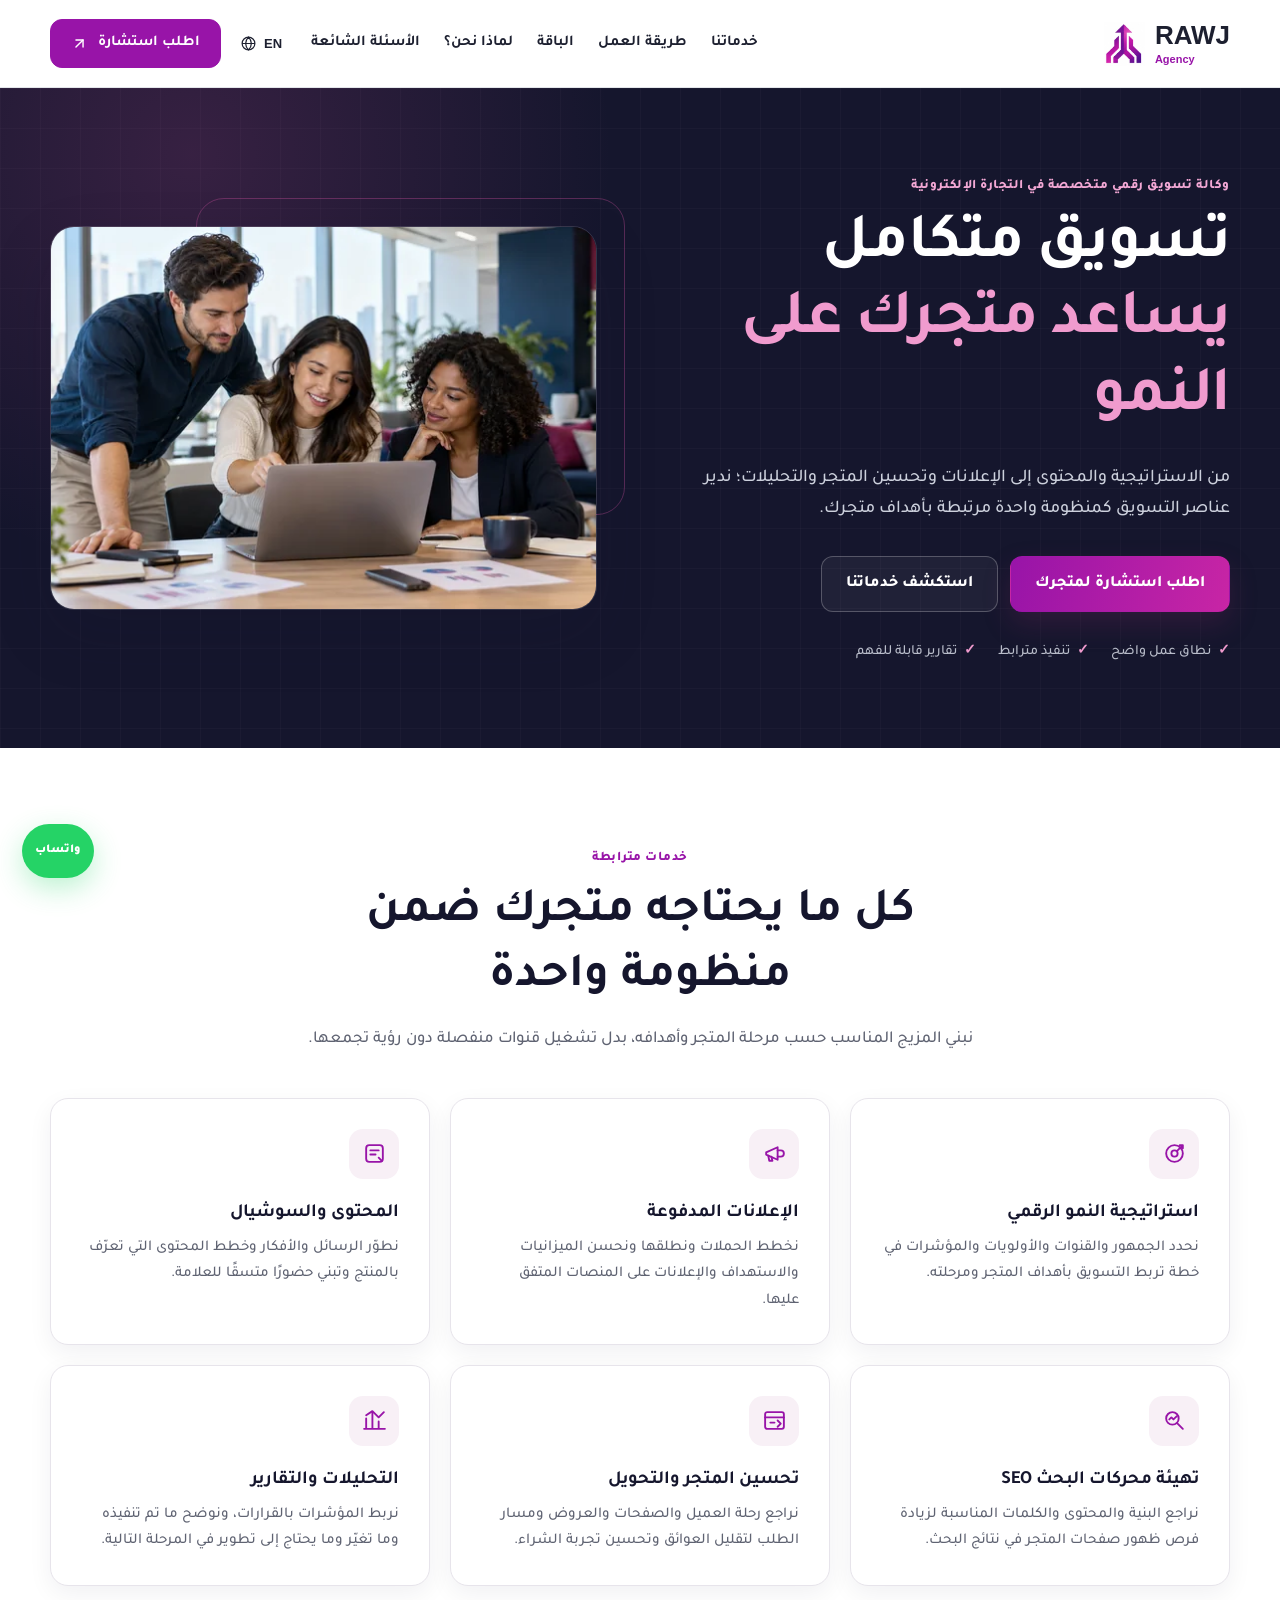
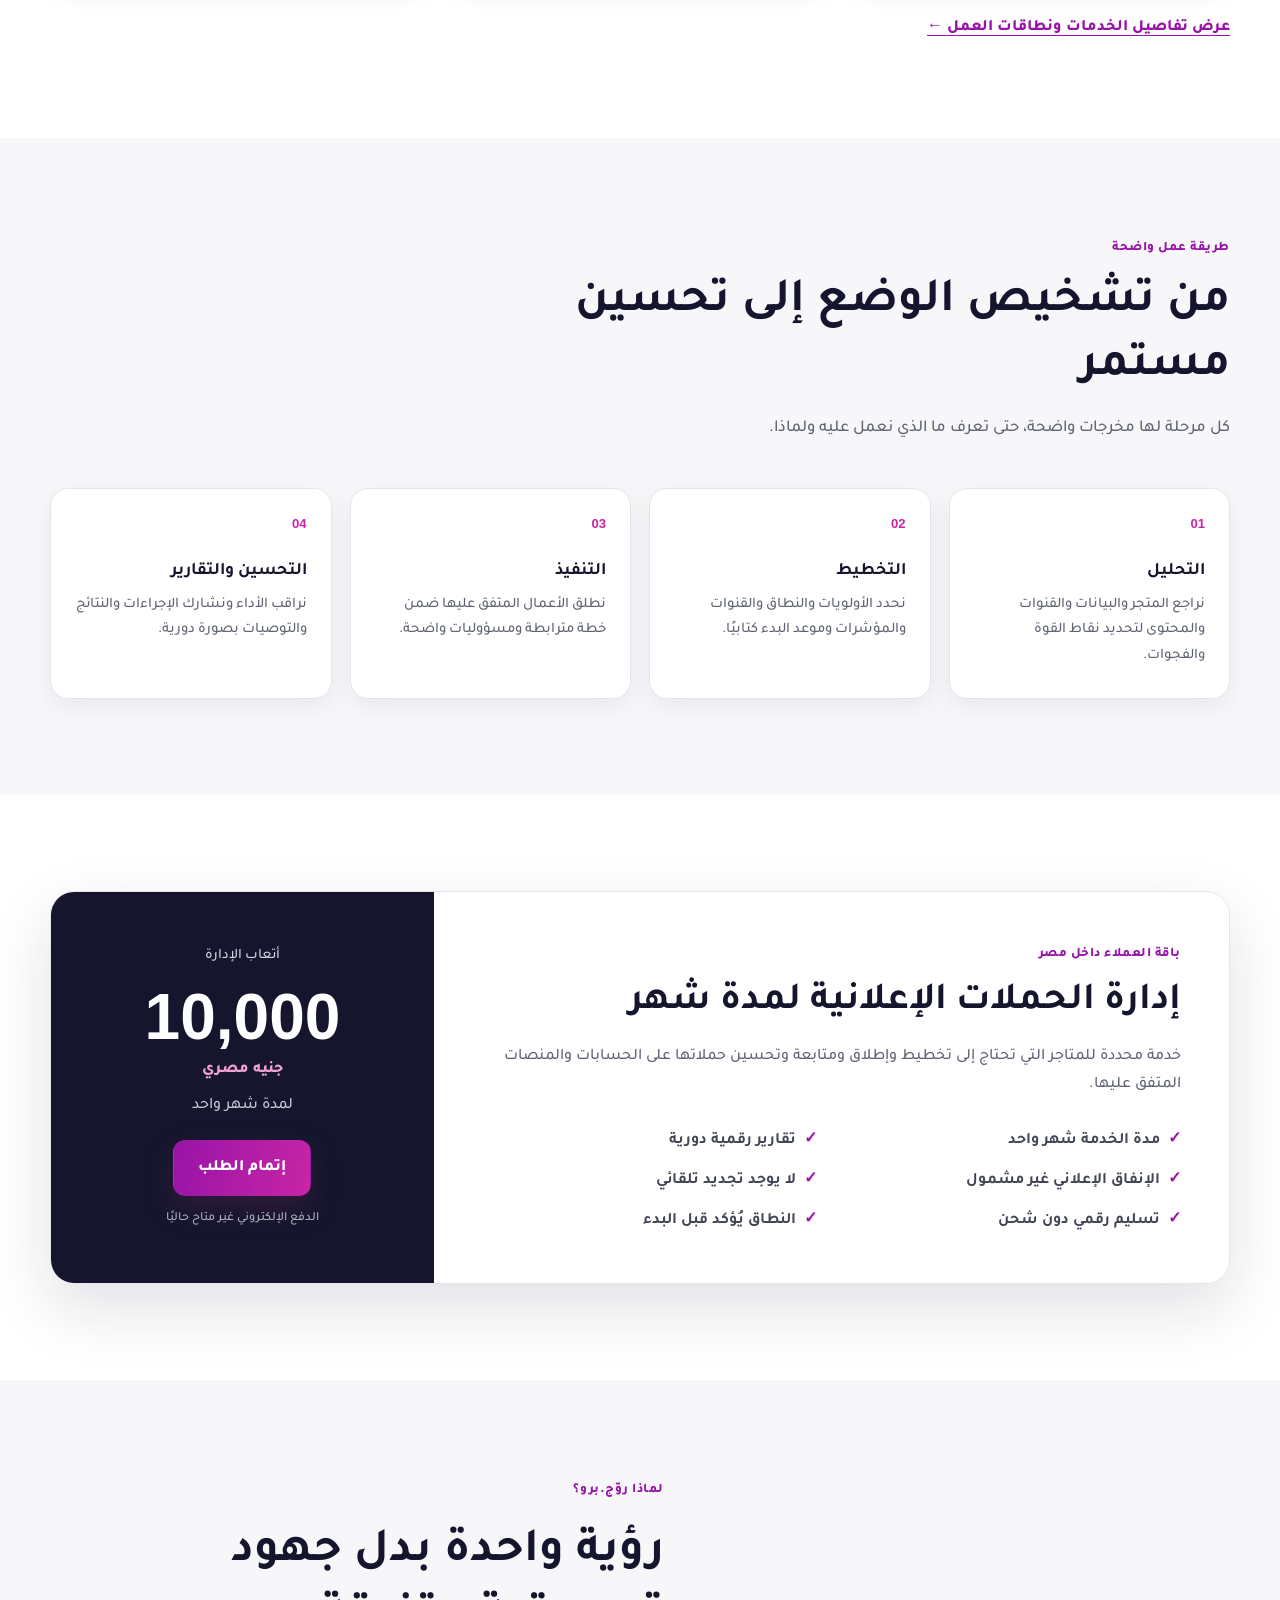
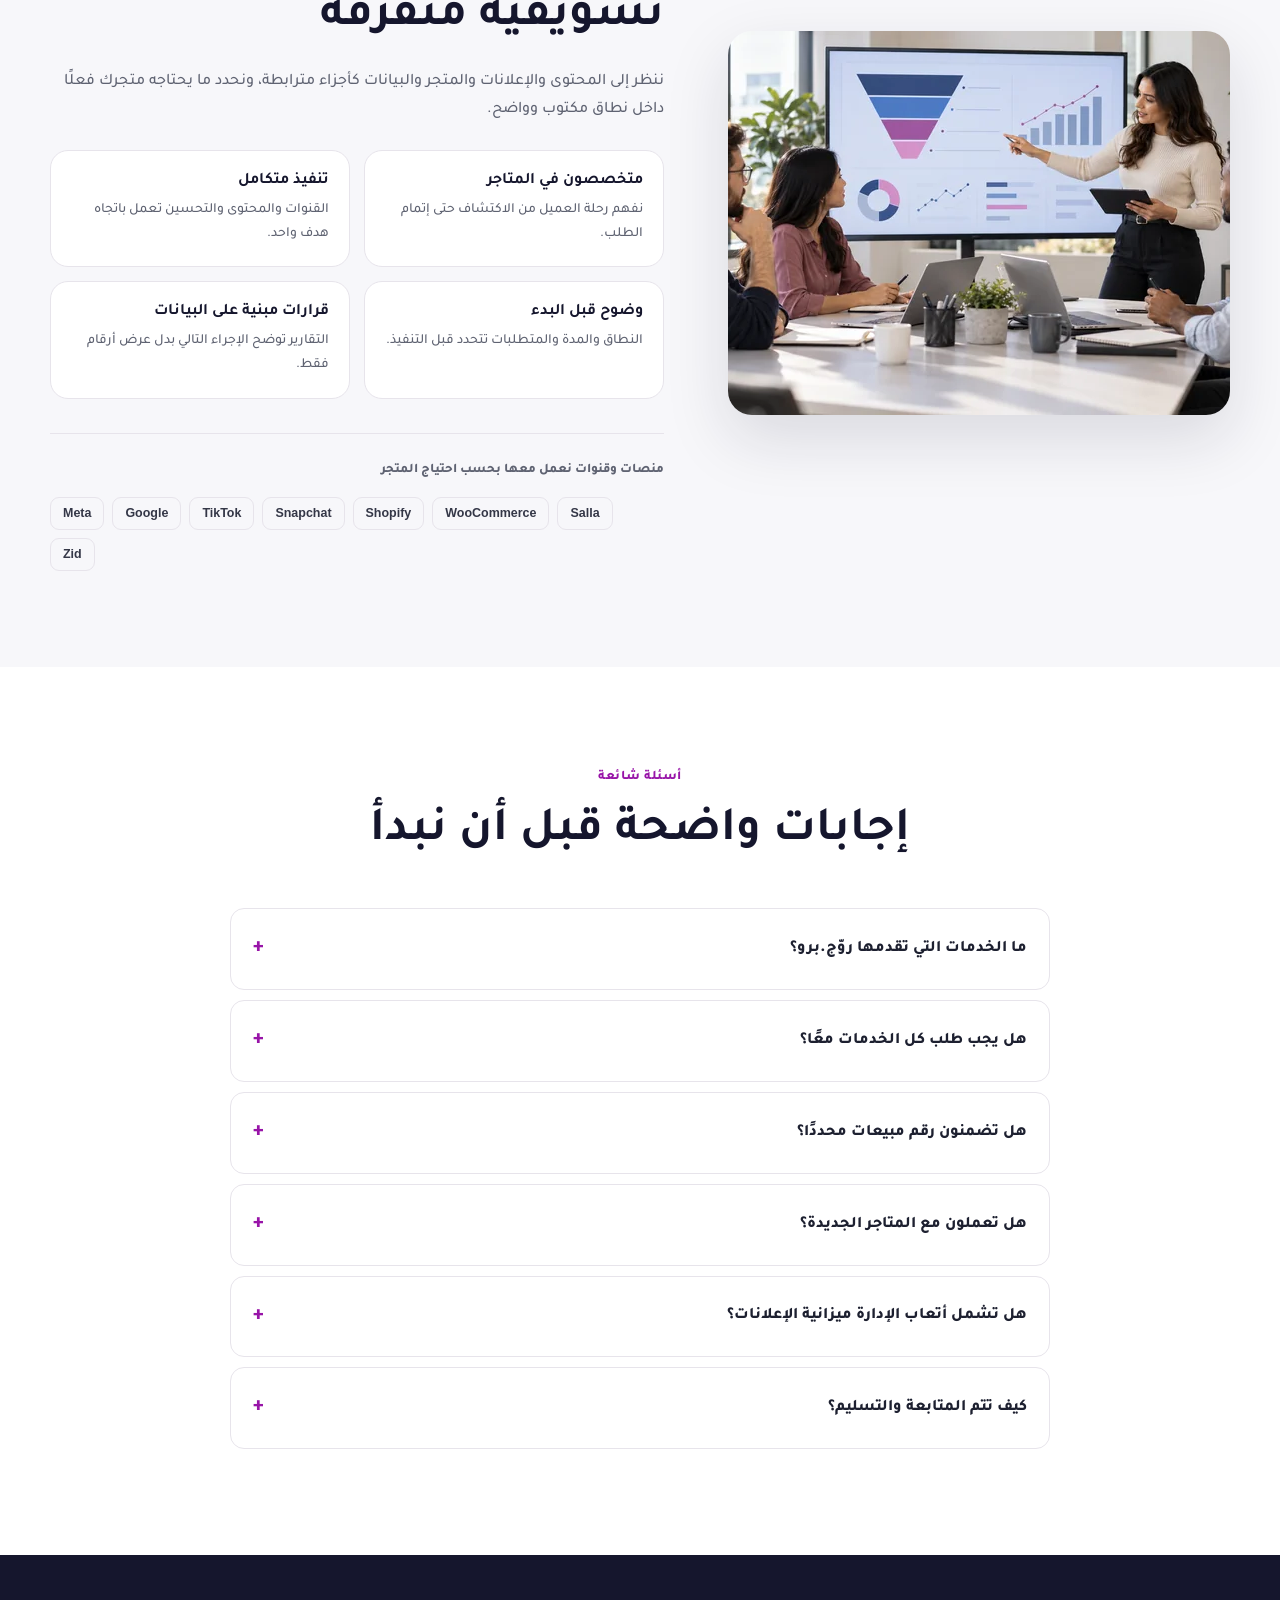
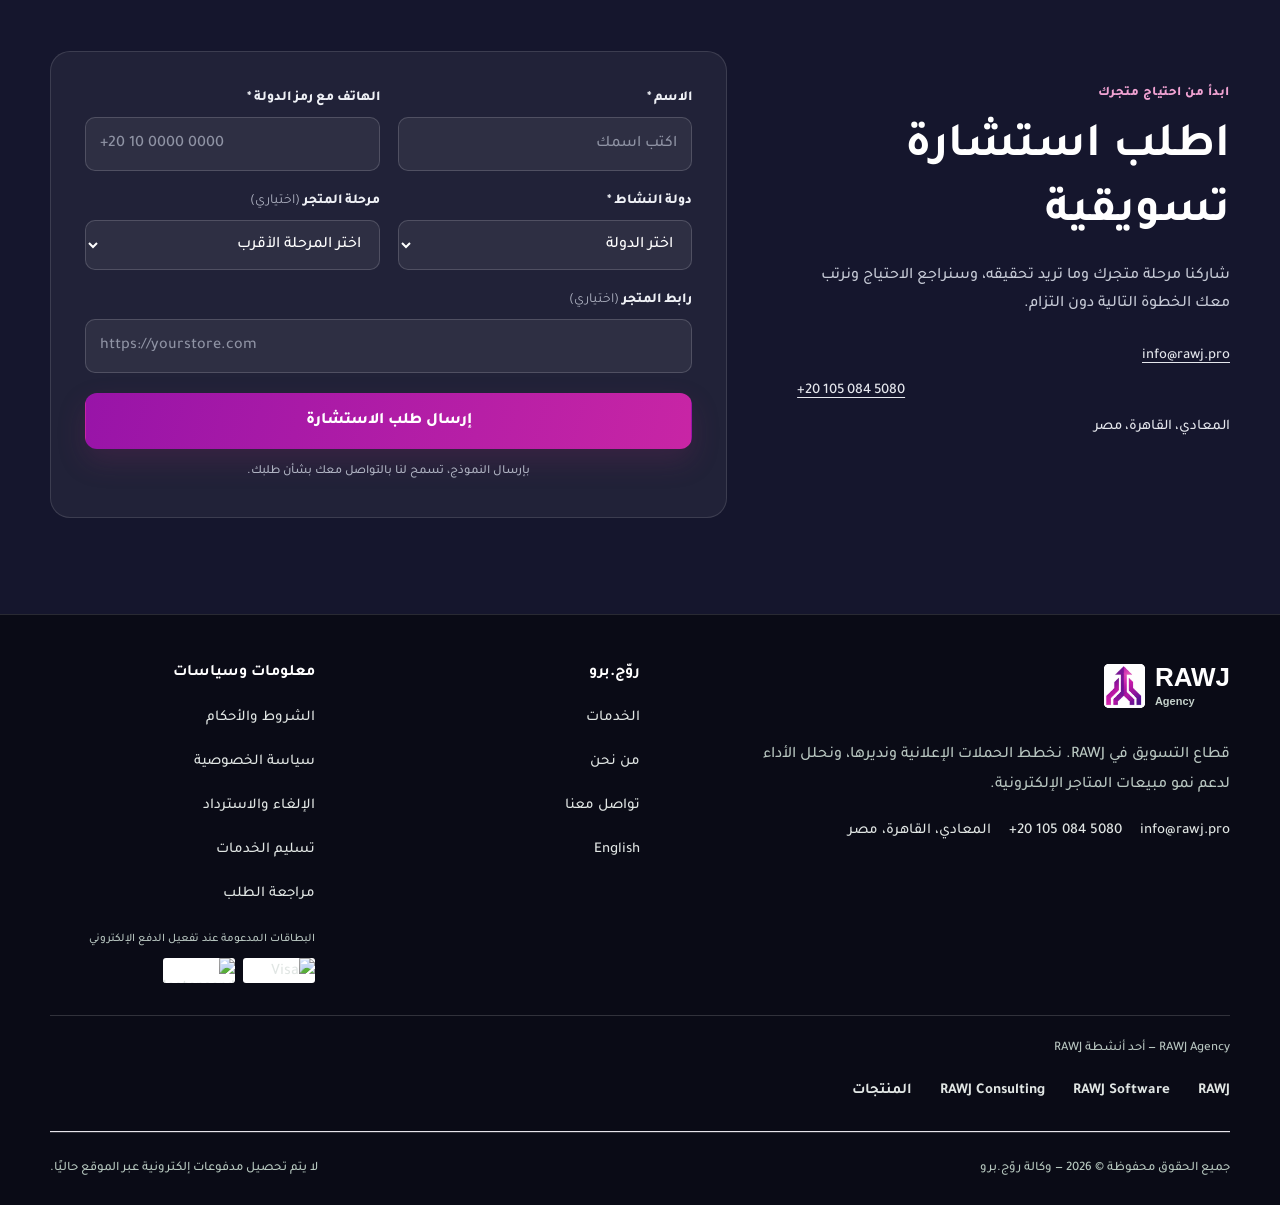
==== commit e3fe9a61: "Clarify RAWJ Agency footer description in Arabic and English" ====
--- a/index.html
+++ b/index.html
@@ -191,7 +191,7 @@
 
   <footer class="site-footer rawj-site-footer" data-rawj-brand="agency"><div class="rawj-footer-inner">
     <div class="footer-grid rawj-footer-top">
-      <div class="footer-brand"><a class="rawj-brand rawj-agency" href="/" aria-label="RAWJ Agency — الرئيسية"><span class="rawj-brand-mark brand-viewport"><img src="/rawj-brand-family.webp" alt="" width="1774" height="887"></span><span class="rawj-brand-copy"><span class="rawj-brand-name">RAWJ</span> <span class="rawj-brand-label">Agency</span></span></a><p class="rawj-footer-description">وكالة تسويق رقمي متخصصة في التسويق الإلكتروني للمتاجر الإلكترونية، نقدم خدمات وحلول تسويقية متكاملة تساعد على زيادة المبيعات، تحسين الأداء، وتعزيز نمو العلامات التجارية عبر القنوات الرقمية.</p><address class="footer-contact"><a href="mailto:info@rawj.pro">info@rawj.pro</a><a href="tel:+201050845080" dir="ltr">+20 105 084 5080</a><span>المعادي، القاهرة، مصر</span></address></div>
+      <div class="footer-brand"><a class="rawj-brand rawj-agency" href="/" aria-label="RAWJ Agency — الرئيسية"><span class="rawj-brand-mark brand-viewport"><img src="/rawj-brand-family.webp" alt="" width="1774" height="887"></span><span class="rawj-brand-copy"><span class="rawj-brand-name">RAWJ</span> <span class="rawj-brand-label">Agency</span></span></a><p class="rawj-footer-description">قطاع التسويق في RAWJ. نخطط الحملات الإعلانية ونديرها، ونحلل الأداء لدعم نمو مبيعات المتاجر الإلكترونية.</p><address class="footer-contact"><a href="mailto:info@rawj.pro">info@rawj.pro</a><a href="tel:+201050845080" dir="ltr">+20 105 084 5080</a><span>المعادي، القاهرة، مصر</span></address></div>
       <div><h3>روّج.برو</h3><ul class="footer-links"><li><a href="/services.html">الخدمات</a></li><li><a href="/about.html">من نحن</a></li><li><a href="/contact.html">تواصل معنا</a></li><li><a href="/en/" lang="en">English</a></li></ul></div>
       <div><h3>معلومات وسياسات</h3><ul class="footer-links"><li><a href="/terms.html">الشروط والأحكام</a></li><li><a href="/privacy.html">سياسة الخصوصية</a></li><li><a href="/refund.html">الإلغاء والاسترداد</a></li><li><a href="/shipping.html">تسليم الخدمات</a></li><li><a href="/checkout.html">مراجعة الطلب</a></li></ul><div class="footer-payment"><p>البطاقات المدعومة عند تفعيل الدفع الإلكتروني</p><div class="payment-icons"><img src="/visa.webp" alt="Visa" width="72" height="25"><img src="/master.webp" alt="Mastercard" width="72" height="25"></div></div></div>
     </div>
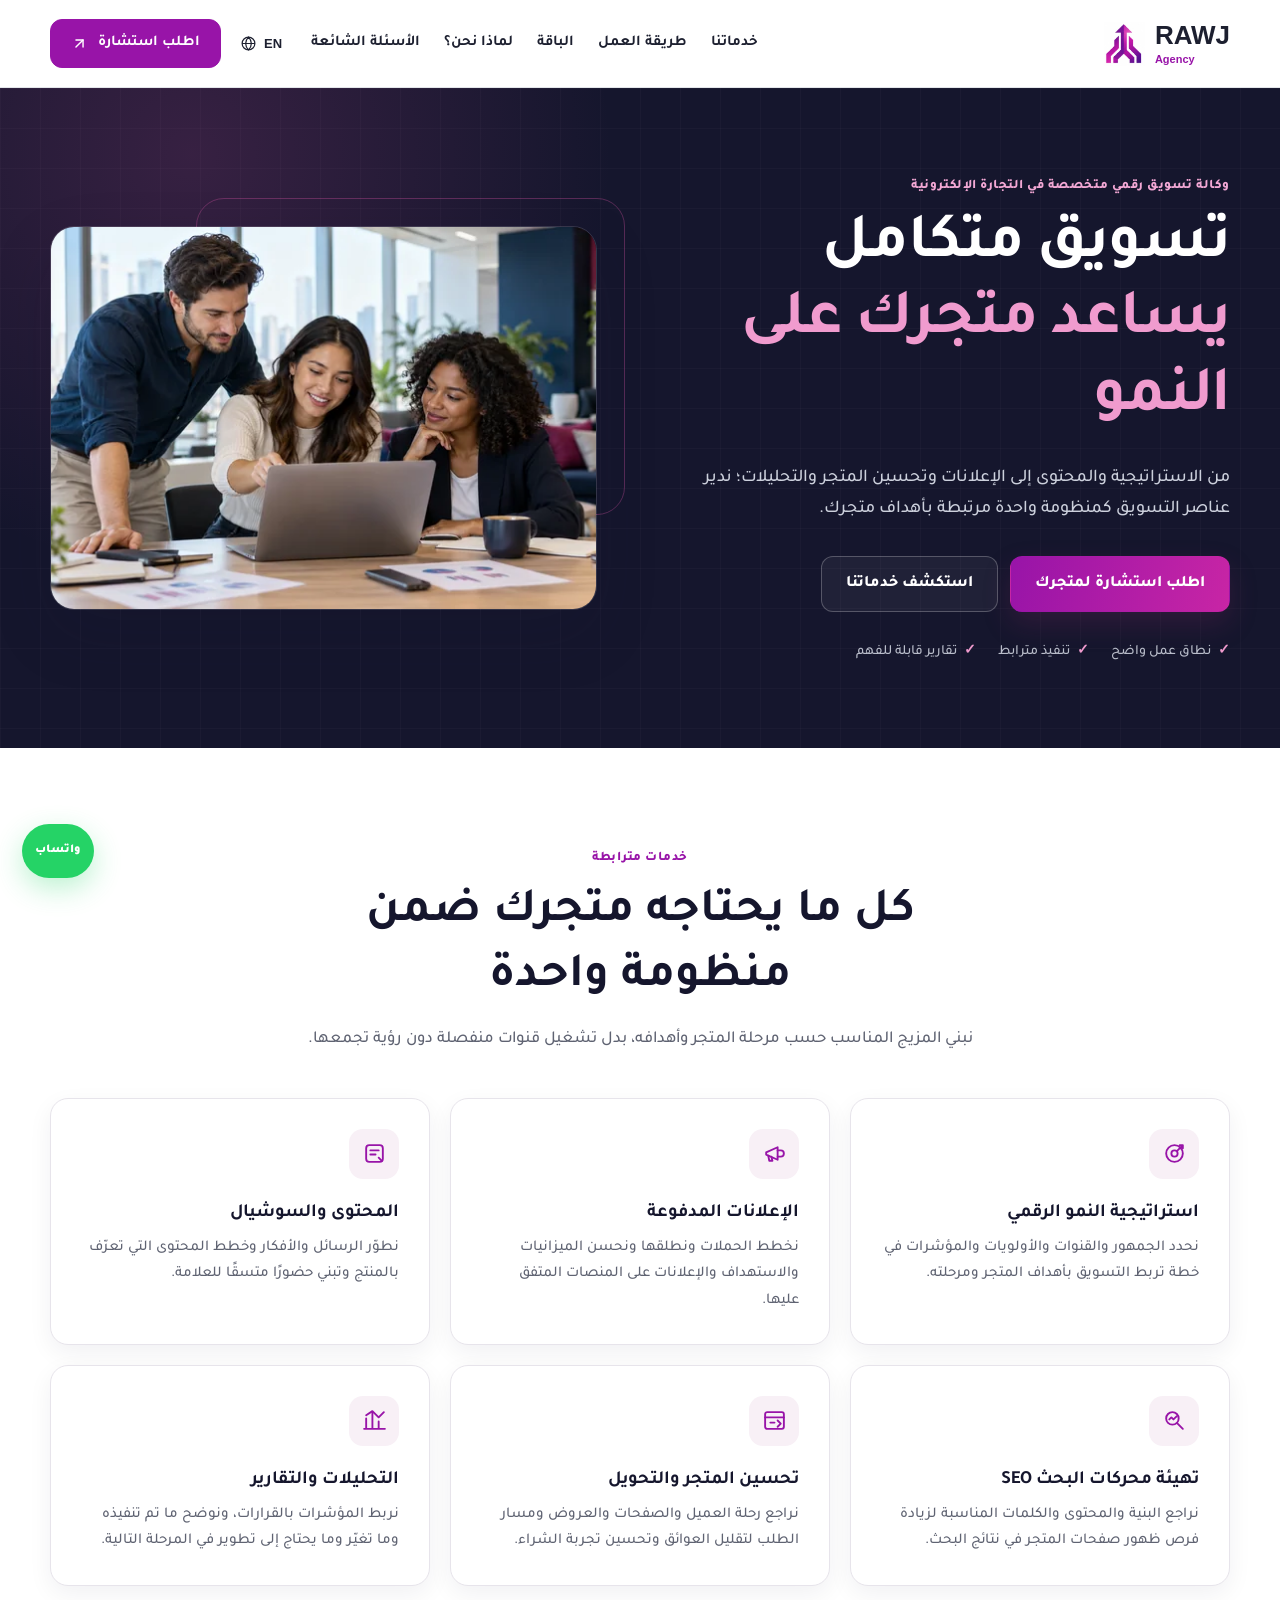
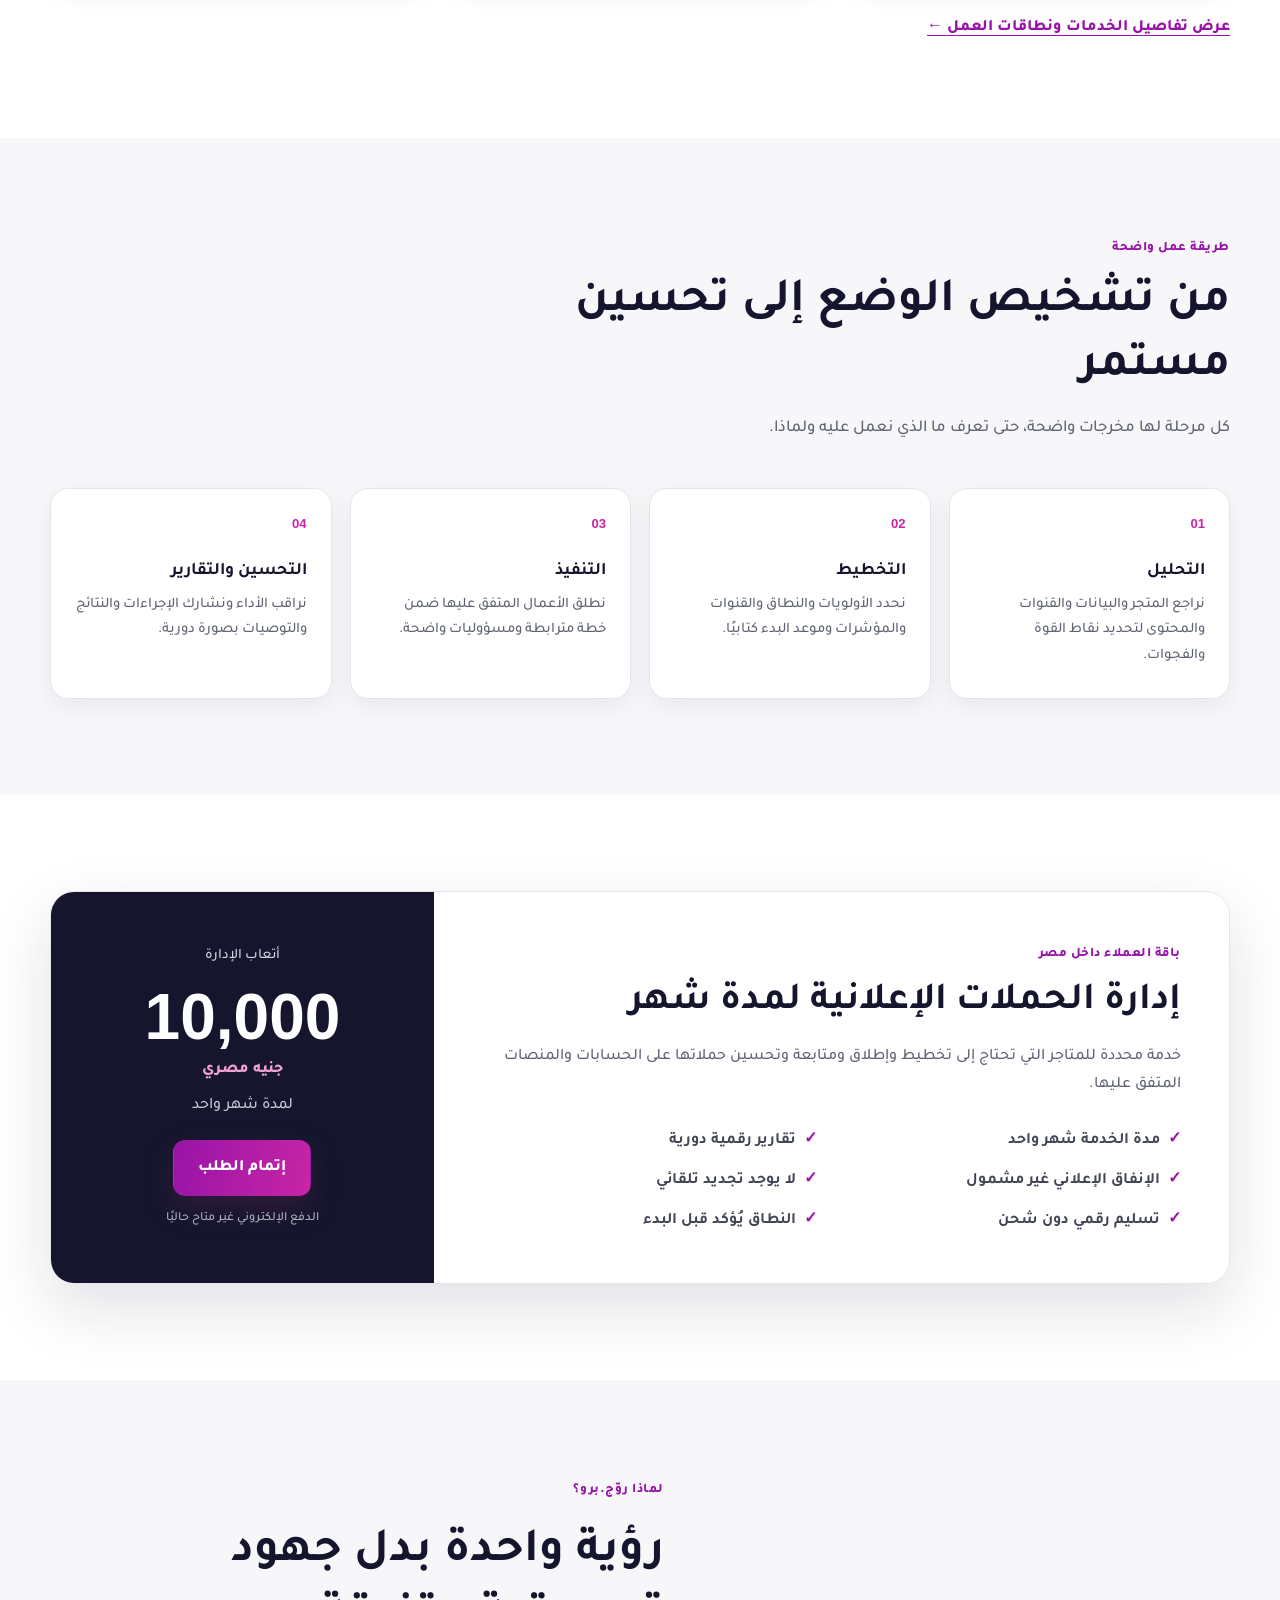
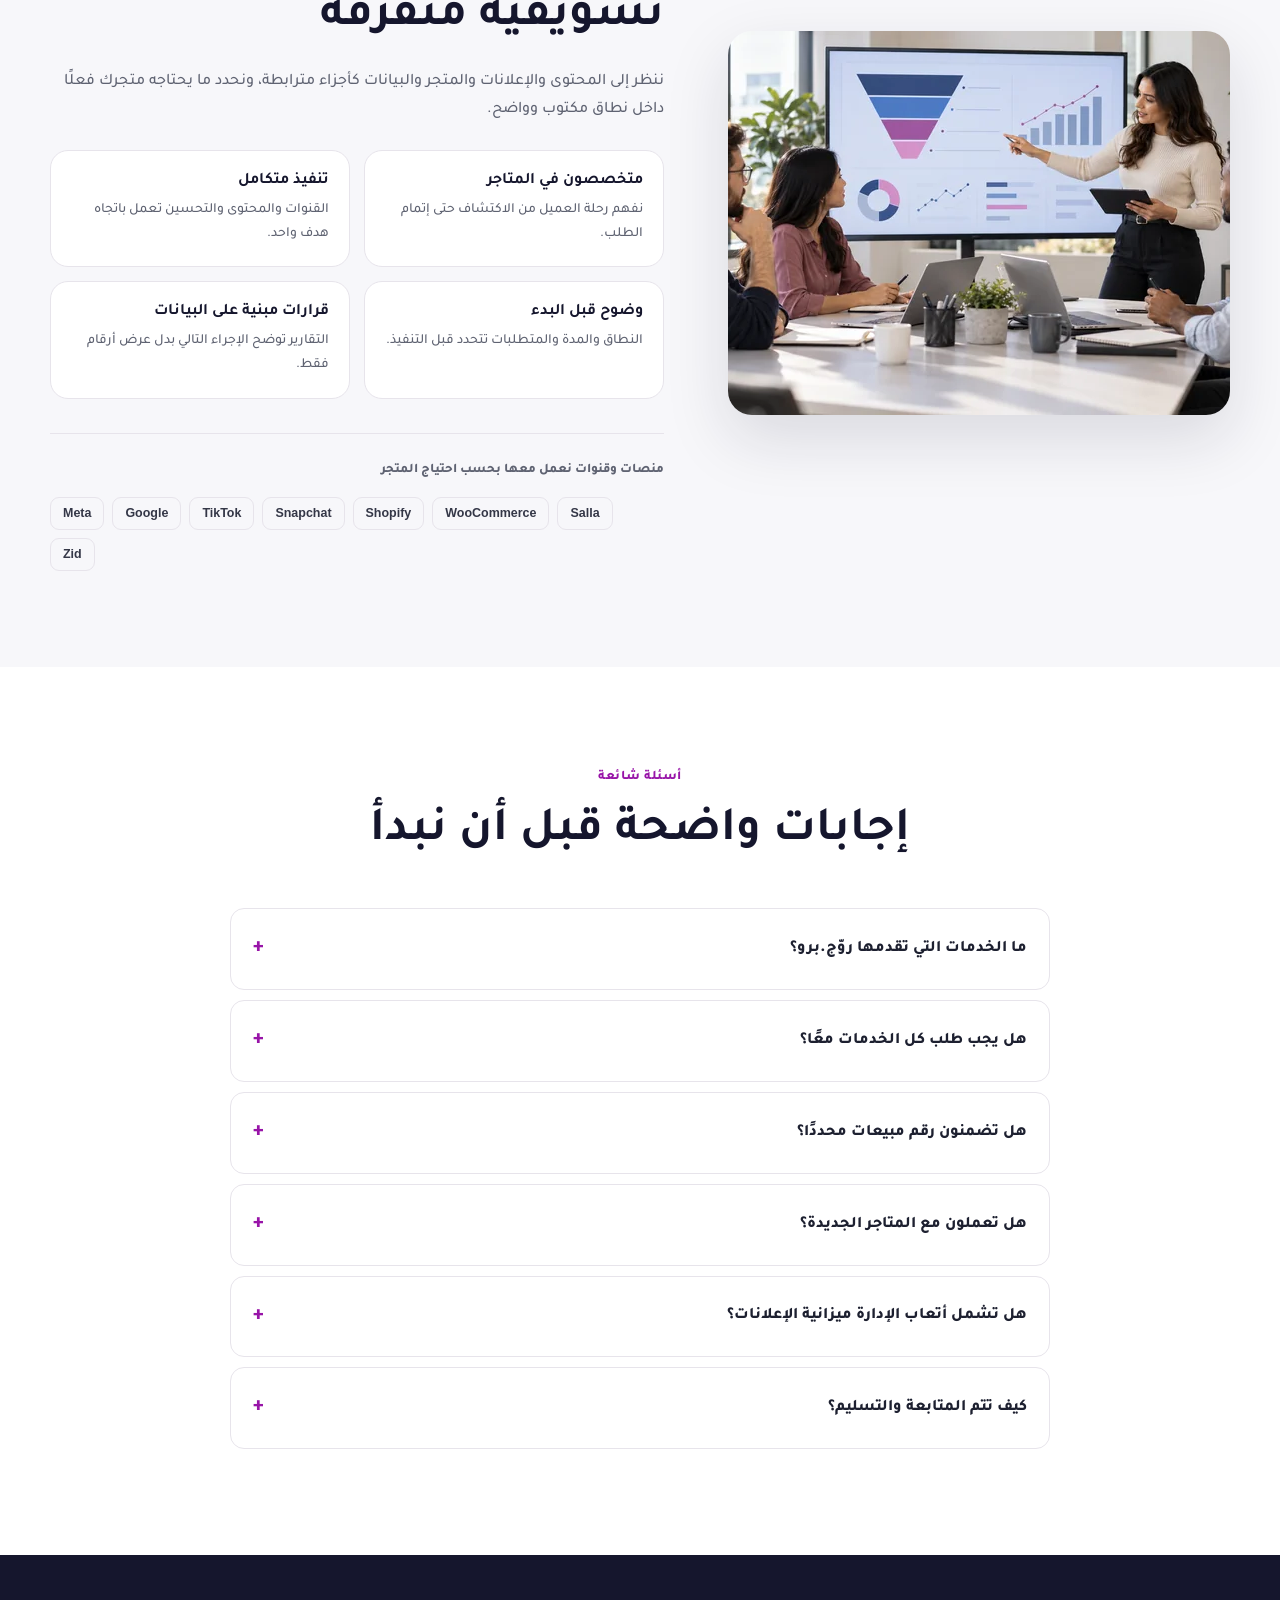
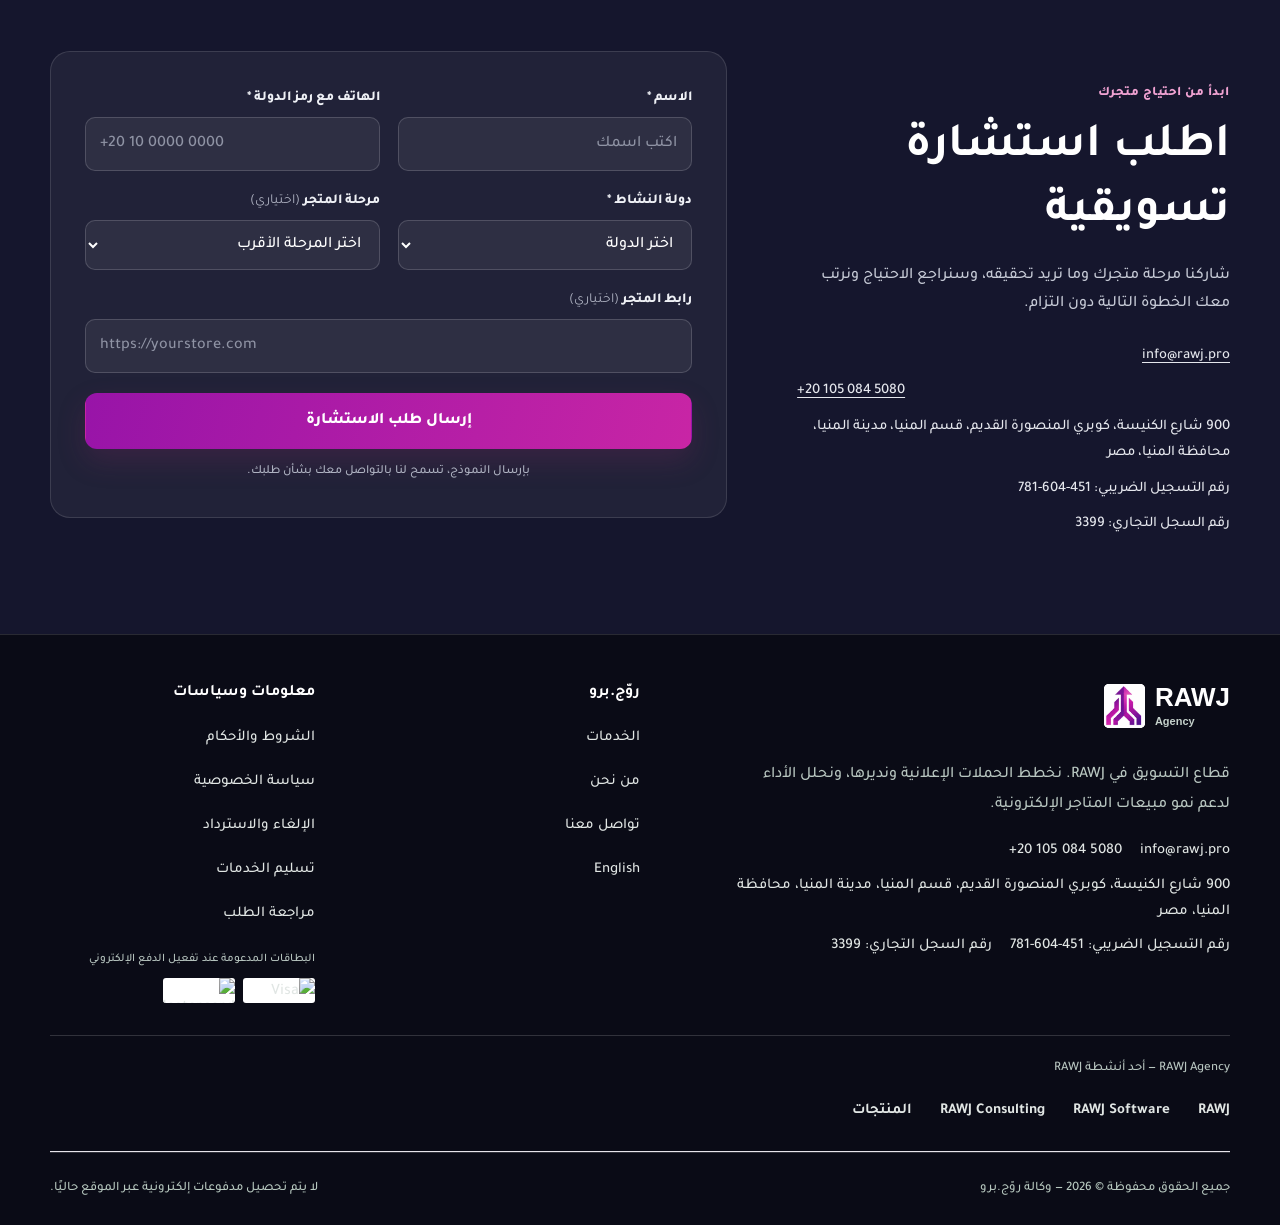
==== commit 13911f97: "fix(merchant): publish registered details" ====
--- a/index.html
+++ b/index.html
@@ -33,7 +33,9 @@
       "logo":"https://agency.rawj.pro/logo.webp",
       "image":"https://agency.rawj.pro/img4.webp",
       "description":"وكالة تسويق رقمي متخصصة في بناء وإدارة منظومة نمو متكاملة للمتاجر الإلكترونية.",
-      "address":{"@type":"PostalAddress","addressCountry":"EG","addressRegion":"القاهرة","addressLocality":"المعادي"},
+      "taxID":"781-604-451",
+      "identifier":{"@type":"PropertyValue","propertyID":"رقم السجل التجاري","value":"3399"},
+      "address":{"@type":"PostalAddress","streetAddress":"900 شارع الكنيسة، كوبري المنصورة القديم، قسم المنيا","addressLocality":"مدينة المنيا","addressRegion":"محافظة المنيا","addressCountry":"EG"},
       "areaServed":"الشرق الأوسط وشمال أفريقيا",
       "contactPoint":{"@type":"ContactPoint","telephone":"+201050845080","email":"info@rawj.pro","contactType":"customer service","availableLanguage":["Arabic","English"]},
       "sameAs":["https://x.com/rawjpro","https://www.instagram.com/rawj.pro/","https://www.tiktok.com/@rawj.pro","https://www.linkedin.com/company/rawjpro"],
@@ -168,11 +170,11 @@
 
     <section class="section consultation" id="consultation" aria-labelledby="consultation-title">
       <div class="container consultation-grid">
-        <div class="consultation-copy"><span class="eyebrow">ابدأ من احتياج متجرك</span><h2 id="consultation-title">اطلب استشارة تسويقية</h2><p>شاركنا مرحلة متجرك وما تريد تحقيقه، وسنراجع الاحتياج ونرتب معك الخطوة التالية دون التزام.</p><div class="consultation-details"><a href="mailto:info@rawj.pro">info@rawj.pro</a><a href="tel:+201050845080" dir="ltr">+20 105 084 5080</a><span>المعادي، القاهرة، مصر</span></div></div>
+        <div class="consultation-copy"><span class="eyebrow">ابدأ من احتياج متجرك</span><h2 id="consultation-title">اطلب استشارة تسويقية</h2><p>شاركنا مرحلة متجرك وما تريد تحقيقه، وسنراجع الاحتياج ونرتب معك الخطوة التالية دون التزام.</p><div class="consultation-details"><a href="mailto:info@rawj.pro">info@rawj.pro</a><a href="tel:+201050845080" dir="ltr">+20 105 084 5080</a><span>900 شارع الكنيسة، كوبري المنصورة القديم، قسم المنيا، مدينة المنيا، محافظة المنيا، مصر</span><span>رقم التسجيل الضريبي: <bdi>781-604-451</bdi></span><span>رقم السجل التجاري: <bdi>3399</bdi></span></div></div>
         <div>
           <iframe name="contact-frame" id="contact-frame" hidden title="نتيجة إرسال النموذج"></iframe>
-          <form class="lead-form" action="https://formsubmit.co/moodysameh66@gmail.com" method="post" target="contact-frame" data-frame="contact-frame" novalidate>
-            <input type="hidden" name="_cc" value="yasminfaried18@gmail.com"><input type="hidden" name="_captcha" value="false"><input type="hidden" name="_subject" value="طلب استشارة جديد - روّج.برو"><input type="hidden" name="_next" value="https://agency.rawj.pro/?sent=1">
+          <form class="lead-form" action="https://formsubmit.co/info@rawj.pro" method="post" target="contact-frame" data-frame="contact-frame" novalidate>
+            <input type="hidden" name="_captcha" value="false"><input type="hidden" name="_subject" value="طلب استشارة جديد - روّج.برو"><input type="hidden" name="_next" value="https://agency.rawj.pro/?sent=1">
             <div class="form-grid">
               <div class="field"><label for="name">الاسم *</label><input id="name" name="الاسم" type="text" autocomplete="name" placeholder="اكتب اسمك" data-name required><p class="field-error">اكتب اسمًا من حرفين على الأقل</p></div>
               <div class="field"><label for="phone">الهاتف مع رمز الدولة *</label><input id="phone" name="رقم_الهاتف" type="tel" autocomplete="tel" inputmode="tel" dir="ltr" placeholder="+20 10 0000 0000" data-phone required><p class="field-error">اكتب رقمًا صحيحًا من 8 إلى 15 رقمًا</p></div>
@@ -191,7 +193,7 @@
 
   <footer class="site-footer rawj-site-footer" data-rawj-brand="agency"><div class="rawj-footer-inner">
     <div class="footer-grid rawj-footer-top">
-      <div class="footer-brand"><a class="rawj-brand rawj-agency" href="/" aria-label="RAWJ Agency — الرئيسية"><span class="rawj-brand-mark brand-viewport"><img src="/rawj-brand-family.webp" alt="" width="1774" height="887"></span><span class="rawj-brand-copy"><span class="rawj-brand-name">RAWJ</span> <span class="rawj-brand-label">Agency</span></span></a><p class="rawj-footer-description">قطاع التسويق في RAWJ. نخطط الحملات الإعلانية ونديرها، ونحلل الأداء لدعم نمو مبيعات المتاجر الإلكترونية.</p><address class="footer-contact"><a href="mailto:info@rawj.pro">info@rawj.pro</a><a href="tel:+201050845080" dir="ltr">+20 105 084 5080</a><span>المعادي، القاهرة، مصر</span></address></div>
+      <div class="footer-brand"><a class="rawj-brand rawj-agency" href="/" aria-label="RAWJ Agency — الرئيسية"><span class="rawj-brand-mark brand-viewport"><img src="/rawj-brand-family.webp" alt="" width="1774" height="887"></span><span class="rawj-brand-copy"><span class="rawj-brand-name">RAWJ</span> <span class="rawj-brand-label">Agency</span></span></a><p class="rawj-footer-description">قطاع التسويق في RAWJ. نخطط الحملات الإعلانية ونديرها، ونحلل الأداء لدعم نمو مبيعات المتاجر الإلكترونية.</p><address class="footer-contact"><a href="mailto:info@rawj.pro">info@rawj.pro</a><a href="tel:+201050845080" dir="ltr">+20 105 084 5080</a><span>900 شارع الكنيسة، كوبري المنصورة القديم، قسم المنيا، مدينة المنيا، محافظة المنيا، مصر</span><span>رقم التسجيل الضريبي: <bdi>781-604-451</bdi></span><span>رقم السجل التجاري: <bdi>3399</bdi></span></address></div>
       <div><h3>روّج.برو</h3><ul class="footer-links"><li><a href="/services.html">الخدمات</a></li><li><a href="/about.html">من نحن</a></li><li><a href="/contact.html">تواصل معنا</a></li><li><a href="/en/" lang="en">English</a></li></ul></div>
       <div><h3>معلومات وسياسات</h3><ul class="footer-links"><li><a href="/terms.html">الشروط والأحكام</a></li><li><a href="/privacy.html">سياسة الخصوصية</a></li><li><a href="/refund.html">الإلغاء والاسترداد</a></li><li><a href="/shipping.html">تسليم الخدمات</a></li><li><a href="/checkout.html">مراجعة الطلب</a></li></ul><div class="footer-payment"><p>البطاقات المدعومة عند تفعيل الدفع الإلكتروني</p><div class="payment-icons"><img src="/visa.webp" alt="Visa" width="72" height="25"><img src="/master.webp" alt="Mastercard" width="72" height="25"></div></div></div>
     </div>
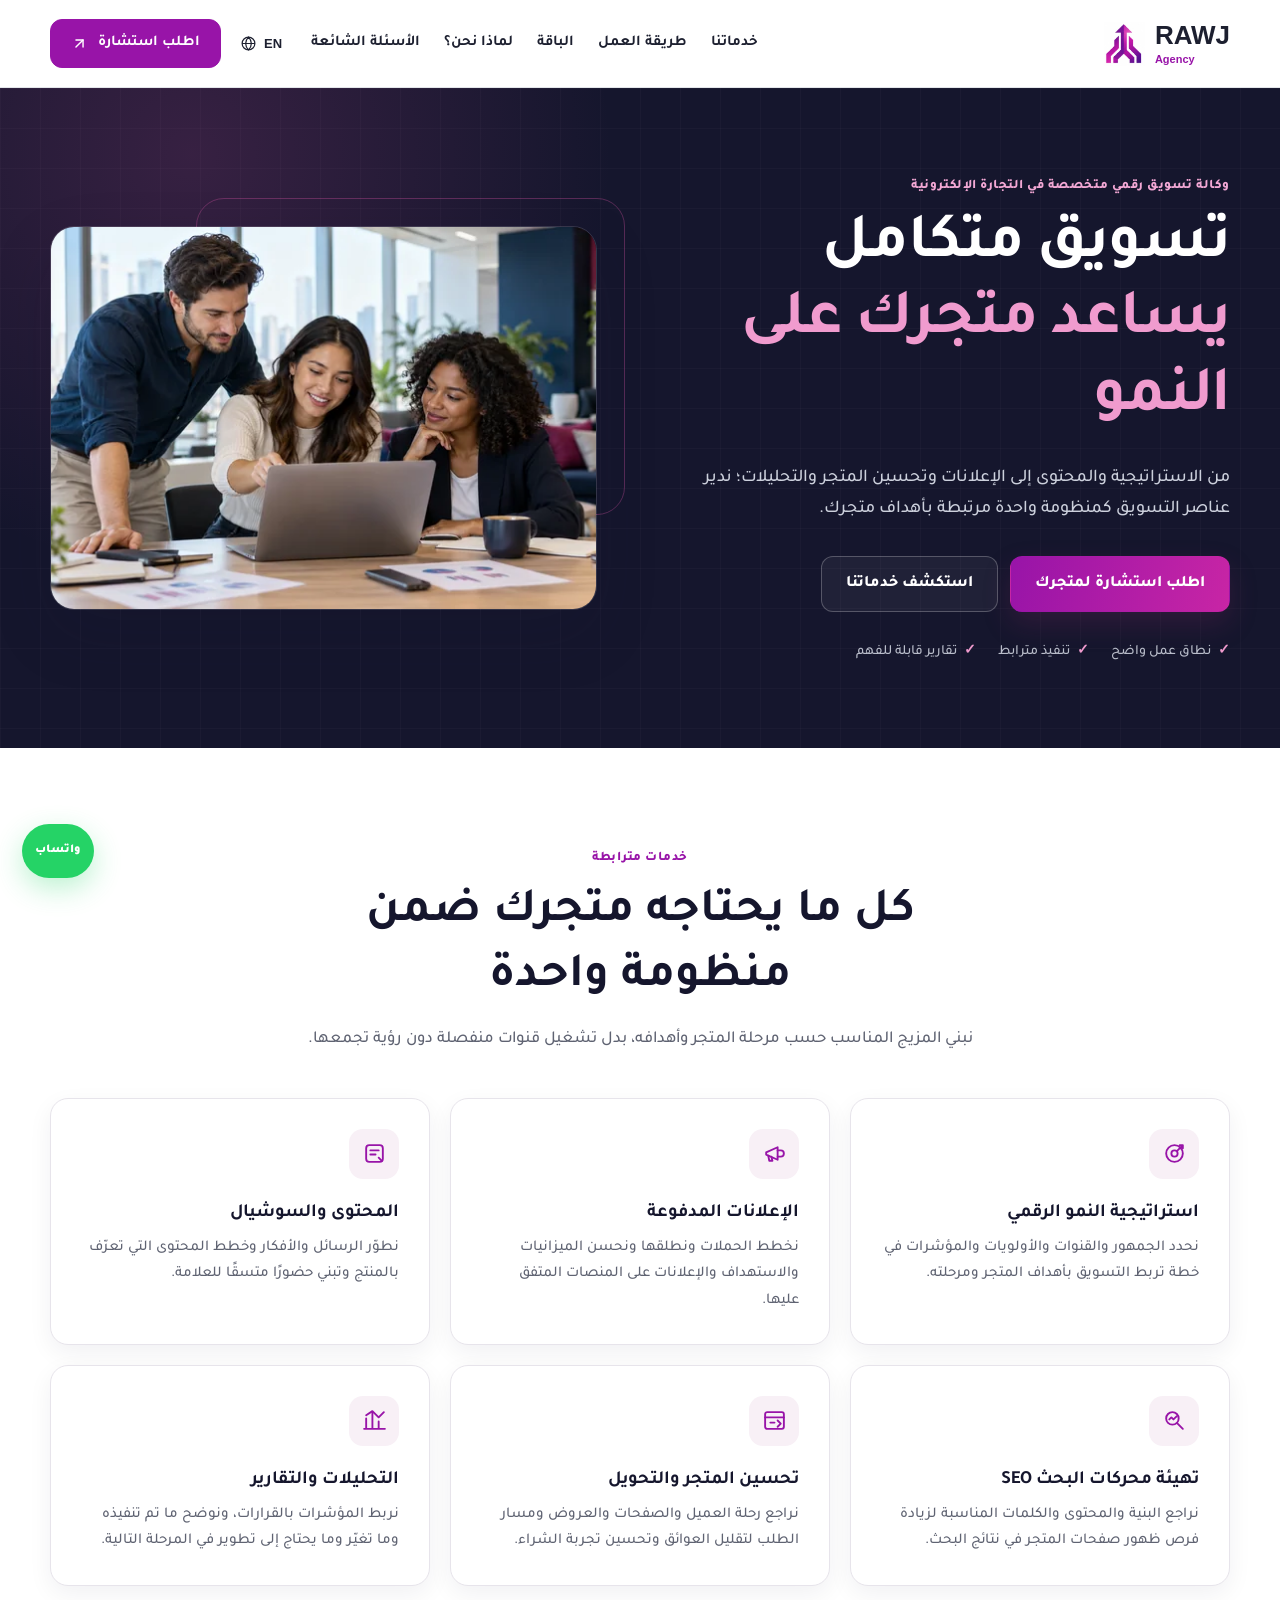
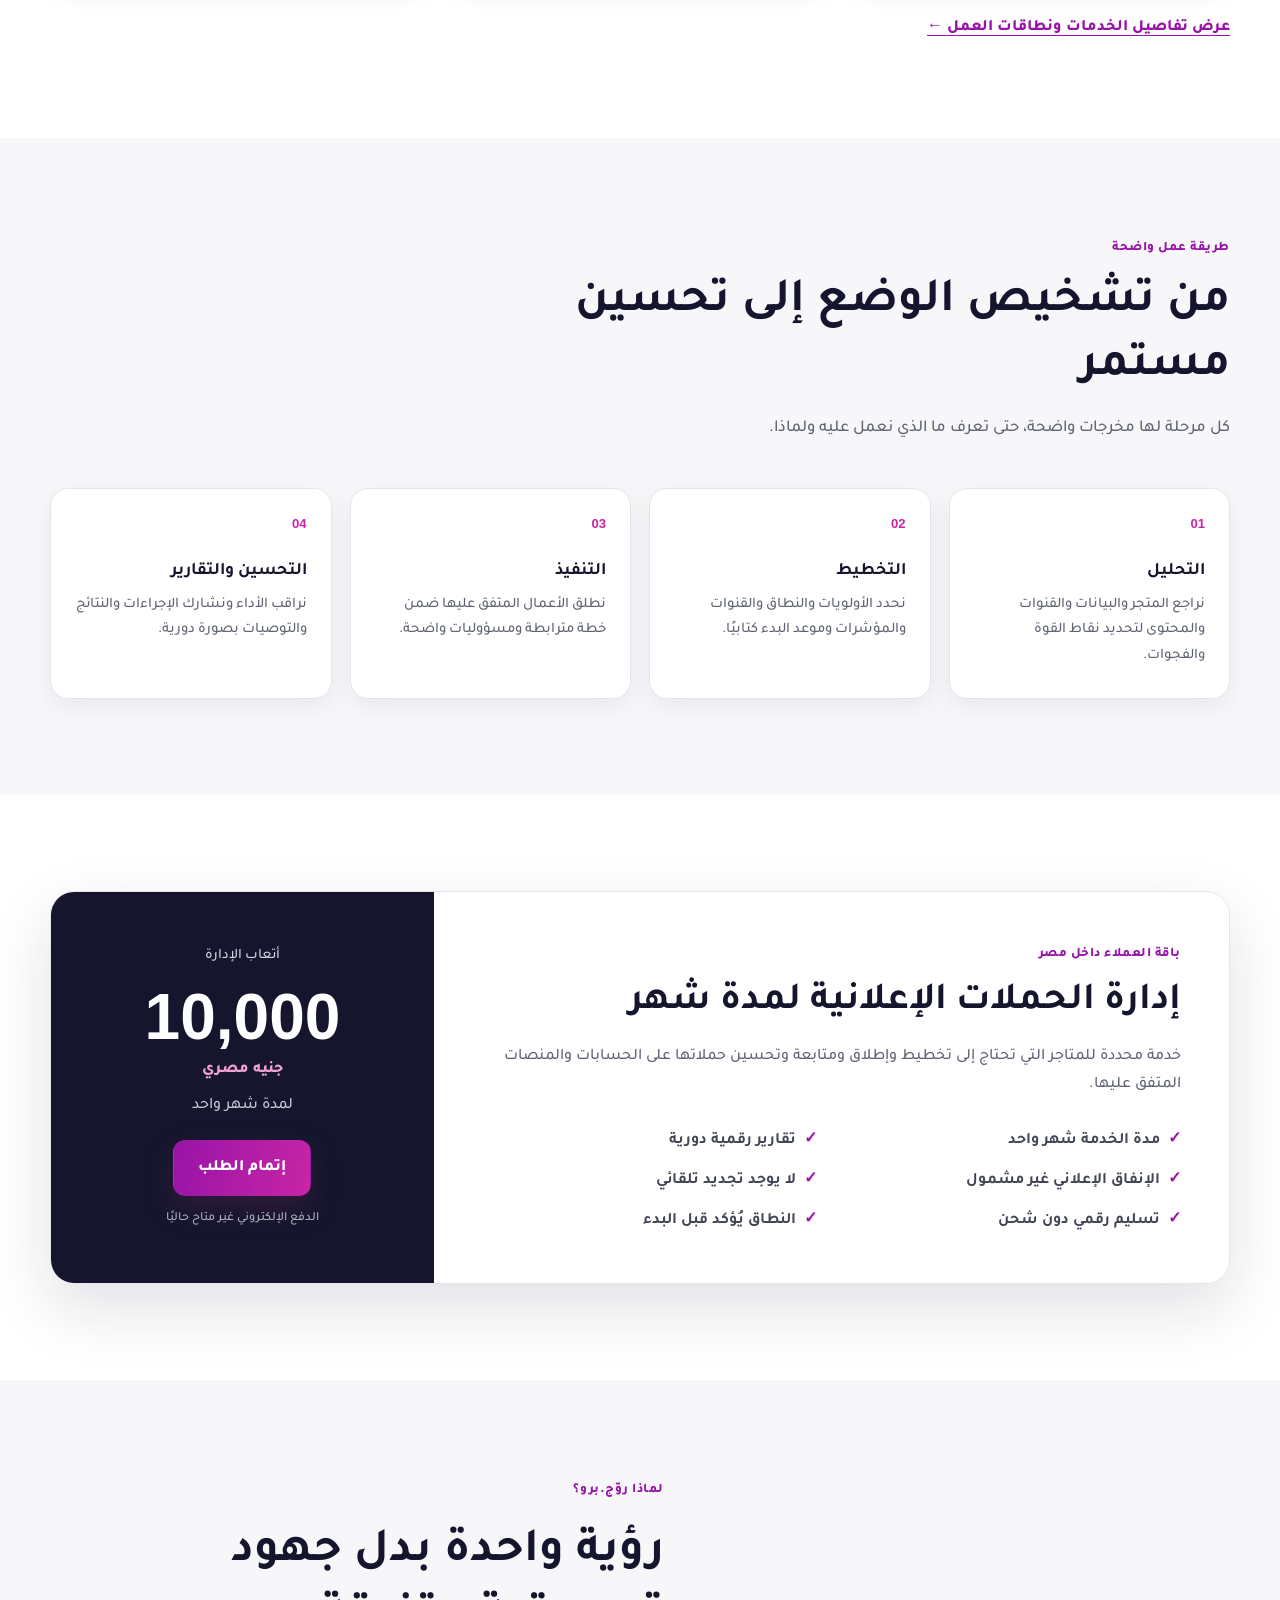
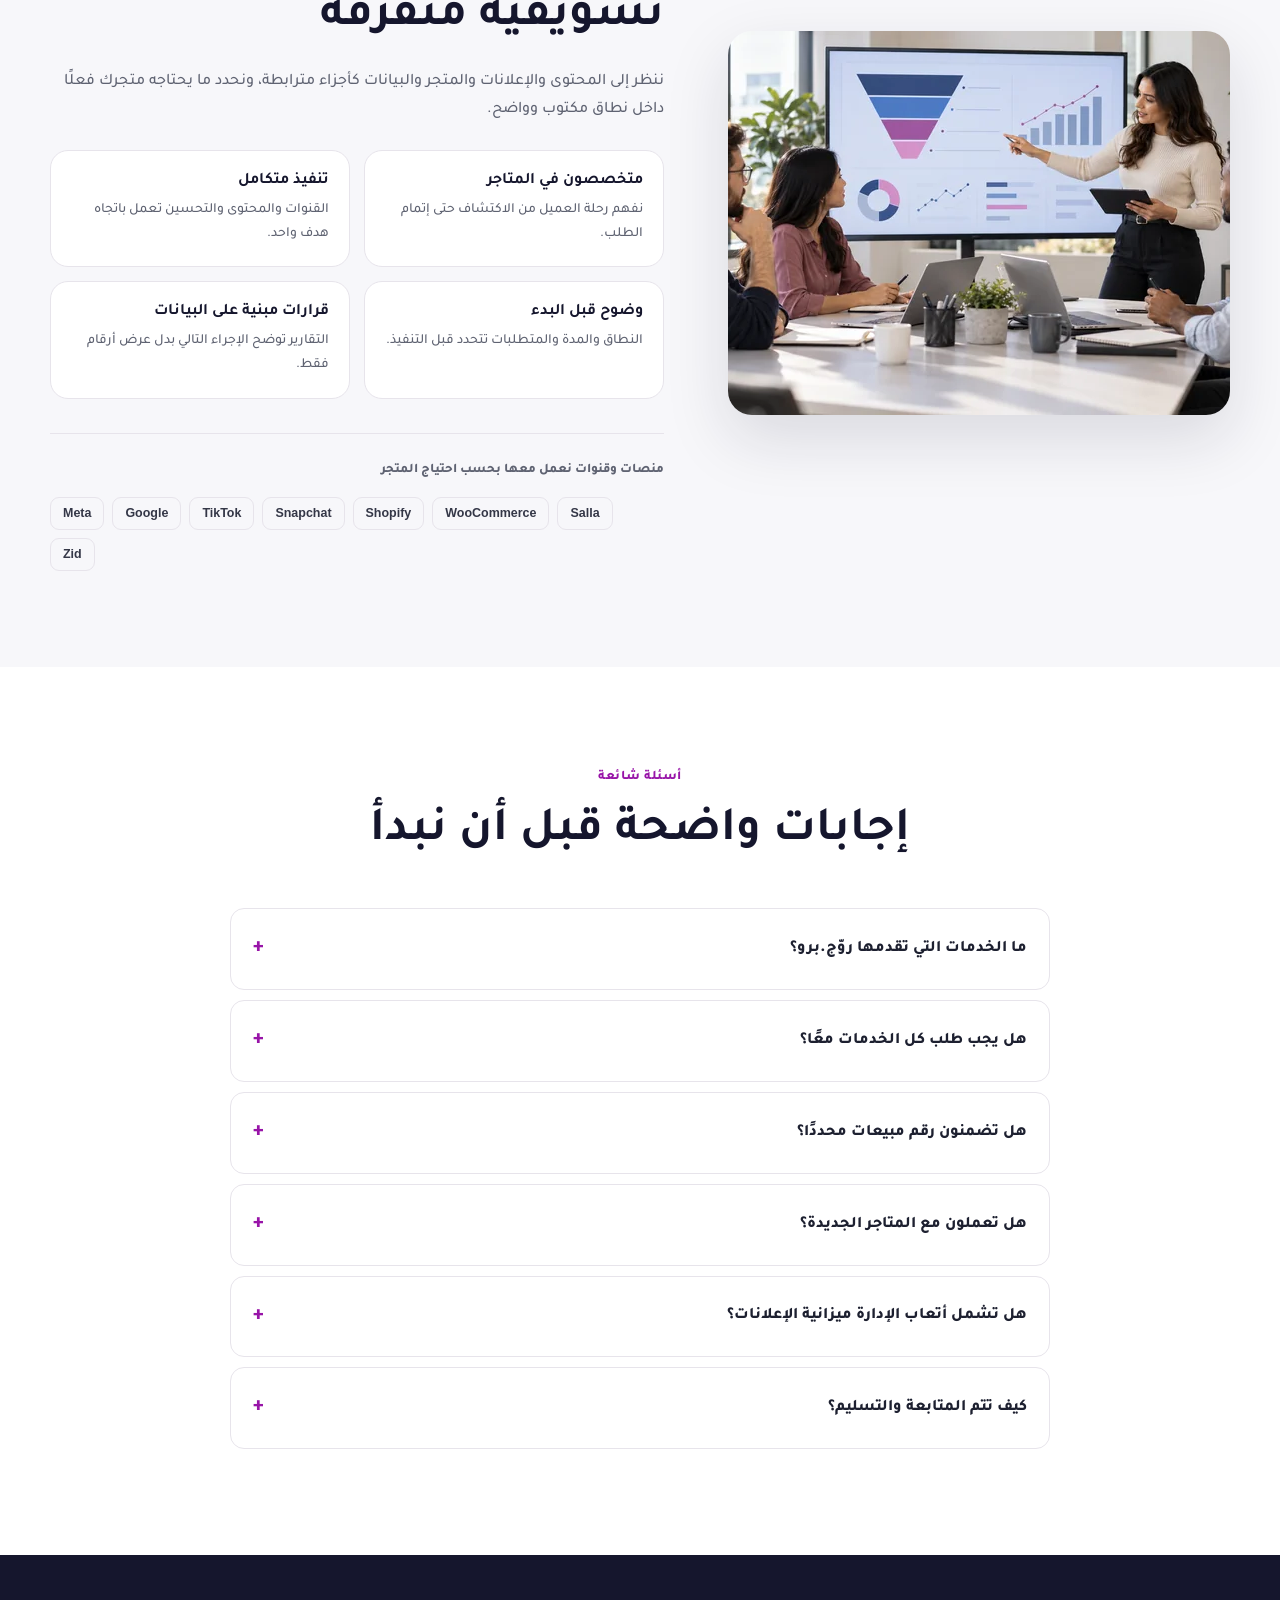
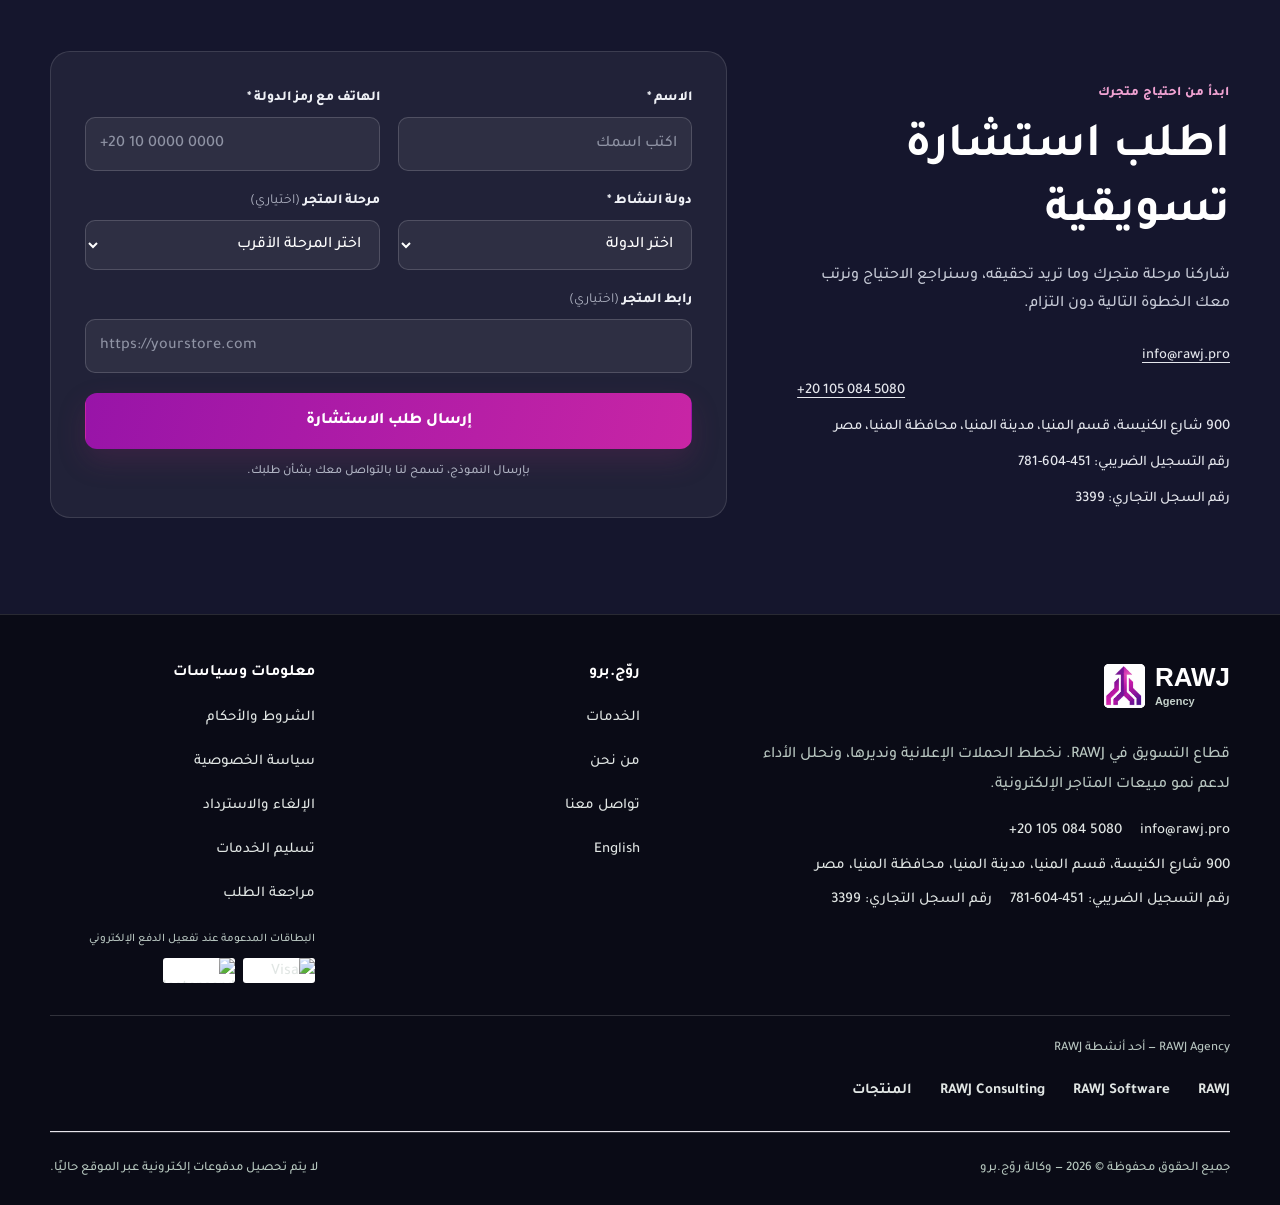
==== commit dd4f29cc: "fix(merchant): match registered address" ====
--- a/index.html
+++ b/index.html
@@ -35,7 +35,7 @@
       "description":"وكالة تسويق رقمي متخصصة في بناء وإدارة منظومة نمو متكاملة للمتاجر الإلكترونية.",
       "taxID":"781-604-451",
       "identifier":{"@type":"PropertyValue","propertyID":"رقم السجل التجاري","value":"3399"},
-      "address":{"@type":"PostalAddress","streetAddress":"900 شارع الكنيسة، كوبري المنصورة القديم، قسم المنيا","addressLocality":"مدينة المنيا","addressRegion":"محافظة المنيا","addressCountry":"EG"},
+      "address":{"@type":"PostalAddress","streetAddress":"900 شارع الكنيسة، قسم المنيا","addressLocality":"مدينة المنيا","addressRegion":"محافظة المنيا","addressCountry":"EG"},
       "areaServed":"الشرق الأوسط وشمال أفريقيا",
       "contactPoint":{"@type":"ContactPoint","telephone":"+201050845080","email":"info@rawj.pro","contactType":"customer service","availableLanguage":["Arabic","English"]},
       "sameAs":["https://x.com/rawjpro","https://www.instagram.com/rawj.pro/","https://www.tiktok.com/@rawj.pro","https://www.linkedin.com/company/rawjpro"],
@@ -170,7 +170,7 @@
 
     <section class="section consultation" id="consultation" aria-labelledby="consultation-title">
       <div class="container consultation-grid">
-        <div class="consultation-copy"><span class="eyebrow">ابدأ من احتياج متجرك</span><h2 id="consultation-title">اطلب استشارة تسويقية</h2><p>شاركنا مرحلة متجرك وما تريد تحقيقه، وسنراجع الاحتياج ونرتب معك الخطوة التالية دون التزام.</p><div class="consultation-details"><a href="mailto:info@rawj.pro">info@rawj.pro</a><a href="tel:+201050845080" dir="ltr">+20 105 084 5080</a><span>900 شارع الكنيسة، كوبري المنصورة القديم، قسم المنيا، مدينة المنيا، محافظة المنيا، مصر</span><span>رقم التسجيل الضريبي: <bdi>781-604-451</bdi></span><span>رقم السجل التجاري: <bdi>3399</bdi></span></div></div>
+        <div class="consultation-copy"><span class="eyebrow">ابدأ من احتياج متجرك</span><h2 id="consultation-title">اطلب استشارة تسويقية</h2><p>شاركنا مرحلة متجرك وما تريد تحقيقه، وسنراجع الاحتياج ونرتب معك الخطوة التالية دون التزام.</p><div class="consultation-details"><a href="mailto:info@rawj.pro">info@rawj.pro</a><a href="tel:+201050845080" dir="ltr">+20 105 084 5080</a><span>900 شارع الكنيسة، قسم المنيا، مدينة المنيا، محافظة المنيا، مصر</span><span>رقم التسجيل الضريبي: <bdi>781-604-451</bdi></span><span>رقم السجل التجاري: <bdi>3399</bdi></span></div></div>
         <div>
           <iframe name="contact-frame" id="contact-frame" hidden title="نتيجة إرسال النموذج"></iframe>
           <form class="lead-form" action="https://formsubmit.co/info@rawj.pro" method="post" target="contact-frame" data-frame="contact-frame" novalidate>
@@ -193,7 +193,7 @@
 
   <footer class="site-footer rawj-site-footer" data-rawj-brand="agency"><div class="rawj-footer-inner">
     <div class="footer-grid rawj-footer-top">
-      <div class="footer-brand"><a class="rawj-brand rawj-agency" href="/" aria-label="RAWJ Agency — الرئيسية"><span class="rawj-brand-mark brand-viewport"><img src="/rawj-brand-family.webp" alt="" width="1774" height="887"></span><span class="rawj-brand-copy"><span class="rawj-brand-name">RAWJ</span> <span class="rawj-brand-label">Agency</span></span></a><p class="rawj-footer-description">قطاع التسويق في RAWJ. نخطط الحملات الإعلانية ونديرها، ونحلل الأداء لدعم نمو مبيعات المتاجر الإلكترونية.</p><address class="footer-contact"><a href="mailto:info@rawj.pro">info@rawj.pro</a><a href="tel:+201050845080" dir="ltr">+20 105 084 5080</a><span>900 شارع الكنيسة، كوبري المنصورة القديم، قسم المنيا، مدينة المنيا، محافظة المنيا، مصر</span><span>رقم التسجيل الضريبي: <bdi>781-604-451</bdi></span><span>رقم السجل التجاري: <bdi>3399</bdi></span></address></div>
+      <div class="footer-brand"><a class="rawj-brand rawj-agency" href="/" aria-label="RAWJ Agency — الرئيسية"><span class="rawj-brand-mark brand-viewport"><img src="/rawj-brand-family.webp" alt="" width="1774" height="887"></span><span class="rawj-brand-copy"><span class="rawj-brand-name">RAWJ</span> <span class="rawj-brand-label">Agency</span></span></a><p class="rawj-footer-description">قطاع التسويق في RAWJ. نخطط الحملات الإعلانية ونديرها، ونحلل الأداء لدعم نمو مبيعات المتاجر الإلكترونية.</p><address class="footer-contact"><a href="mailto:info@rawj.pro">info@rawj.pro</a><a href="tel:+201050845080" dir="ltr">+20 105 084 5080</a><span>900 شارع الكنيسة، قسم المنيا، مدينة المنيا، محافظة المنيا، مصر</span><span>رقم التسجيل الضريبي: <bdi>781-604-451</bdi></span><span>رقم السجل التجاري: <bdi>3399</bdi></span></address></div>
       <div><h3>روّج.برو</h3><ul class="footer-links"><li><a href="/services.html">الخدمات</a></li><li><a href="/about.html">من نحن</a></li><li><a href="/contact.html">تواصل معنا</a></li><li><a href="/en/" lang="en">English</a></li></ul></div>
       <div><h3>معلومات وسياسات</h3><ul class="footer-links"><li><a href="/terms.html">الشروط والأحكام</a></li><li><a href="/privacy.html">سياسة الخصوصية</a></li><li><a href="/refund.html">الإلغاء والاسترداد</a></li><li><a href="/shipping.html">تسليم الخدمات</a></li><li><a href="/checkout.html">مراجعة الطلب</a></li></ul><div class="footer-payment"><p>البطاقات المدعومة عند تفعيل الدفع الإلكتروني</p><div class="payment-icons"><img src="/visa.webp" alt="Visa" width="72" height="25"><img src="/master.webp" alt="Mastercard" width="72" height="25"></div></div></div>
     </div>
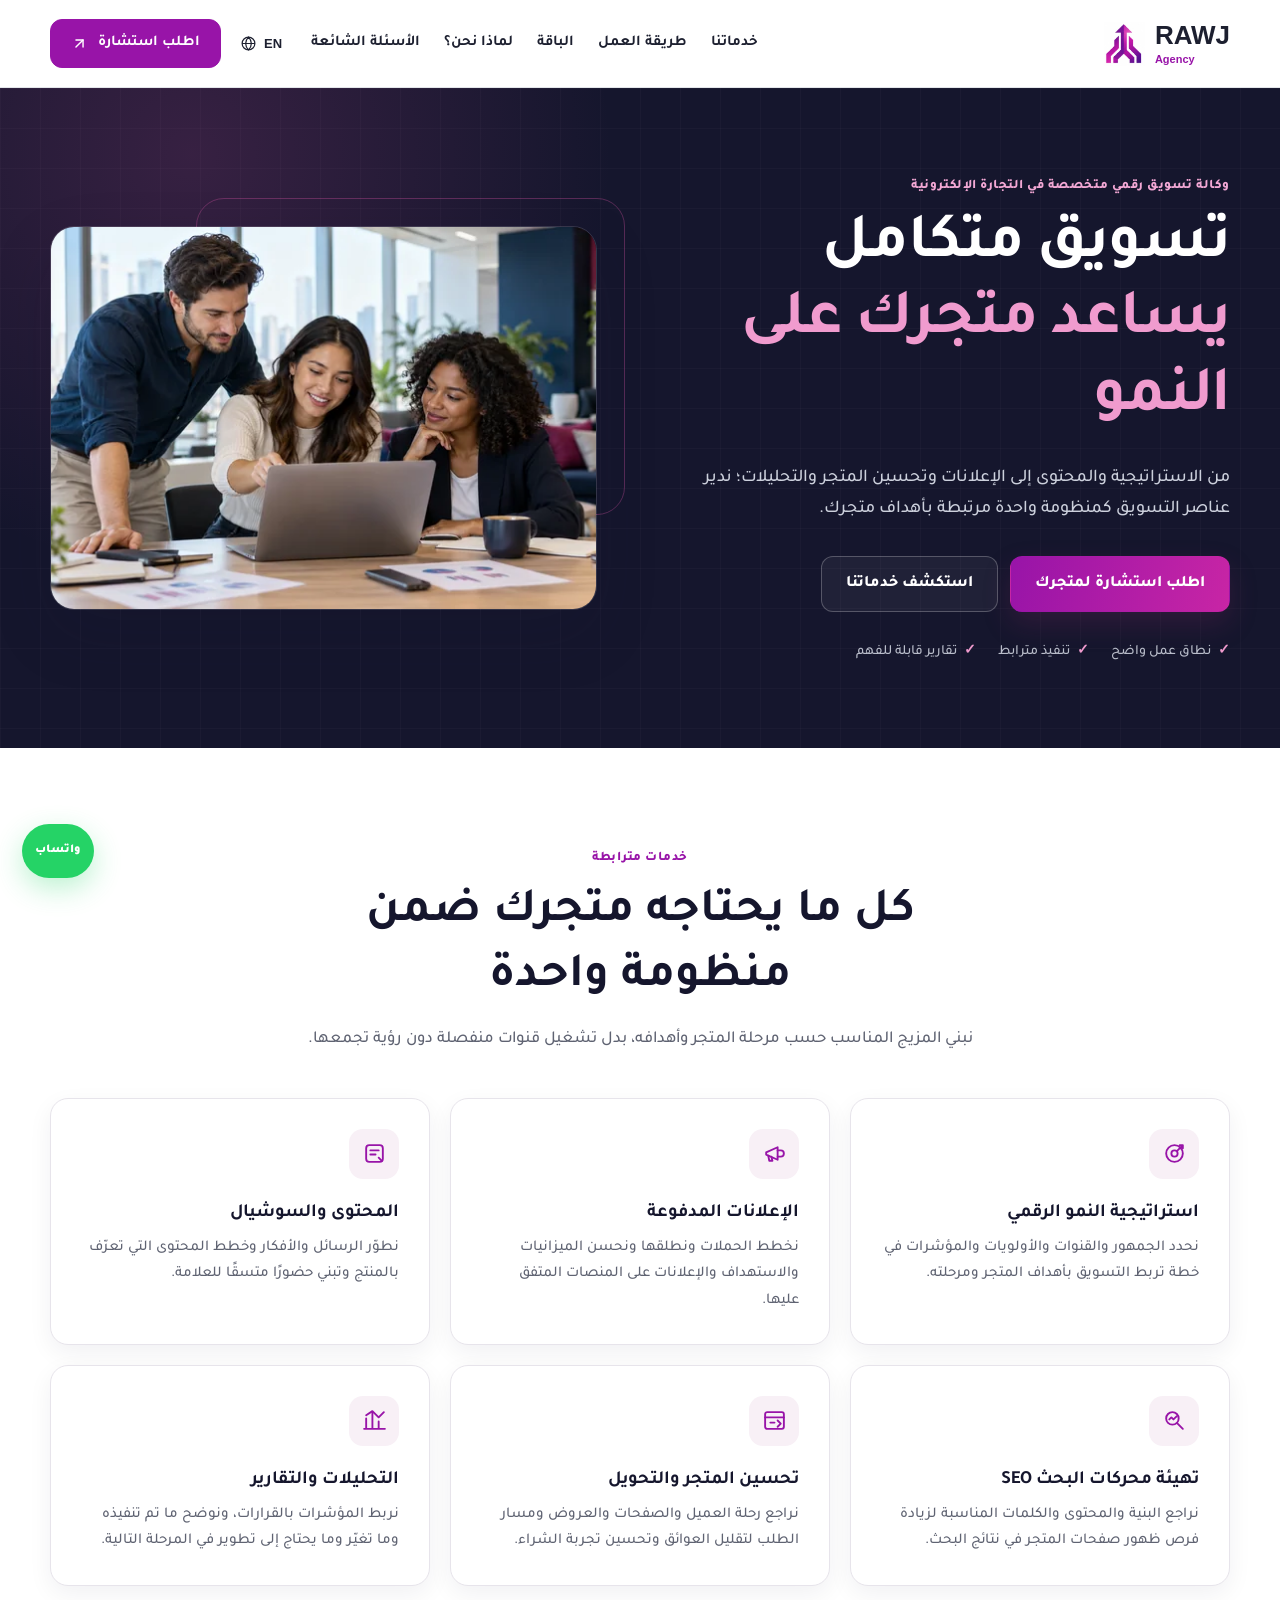
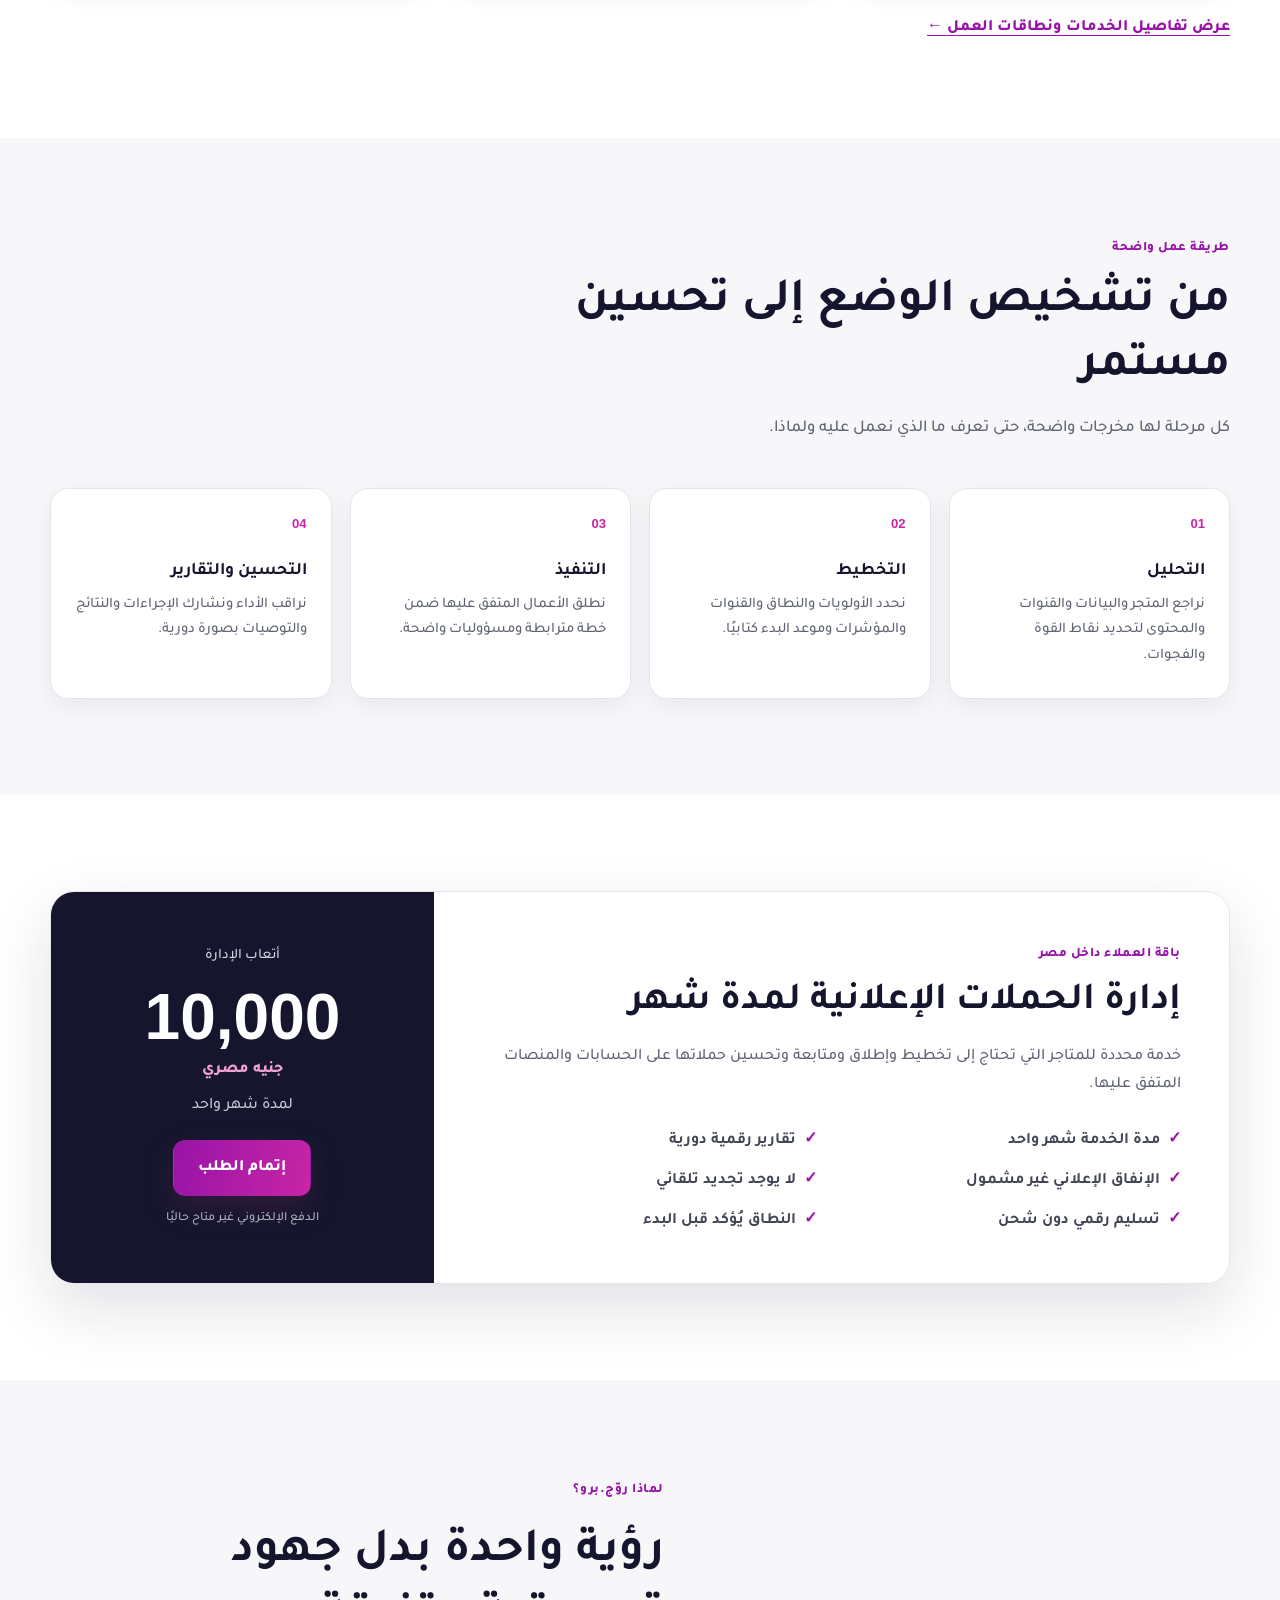
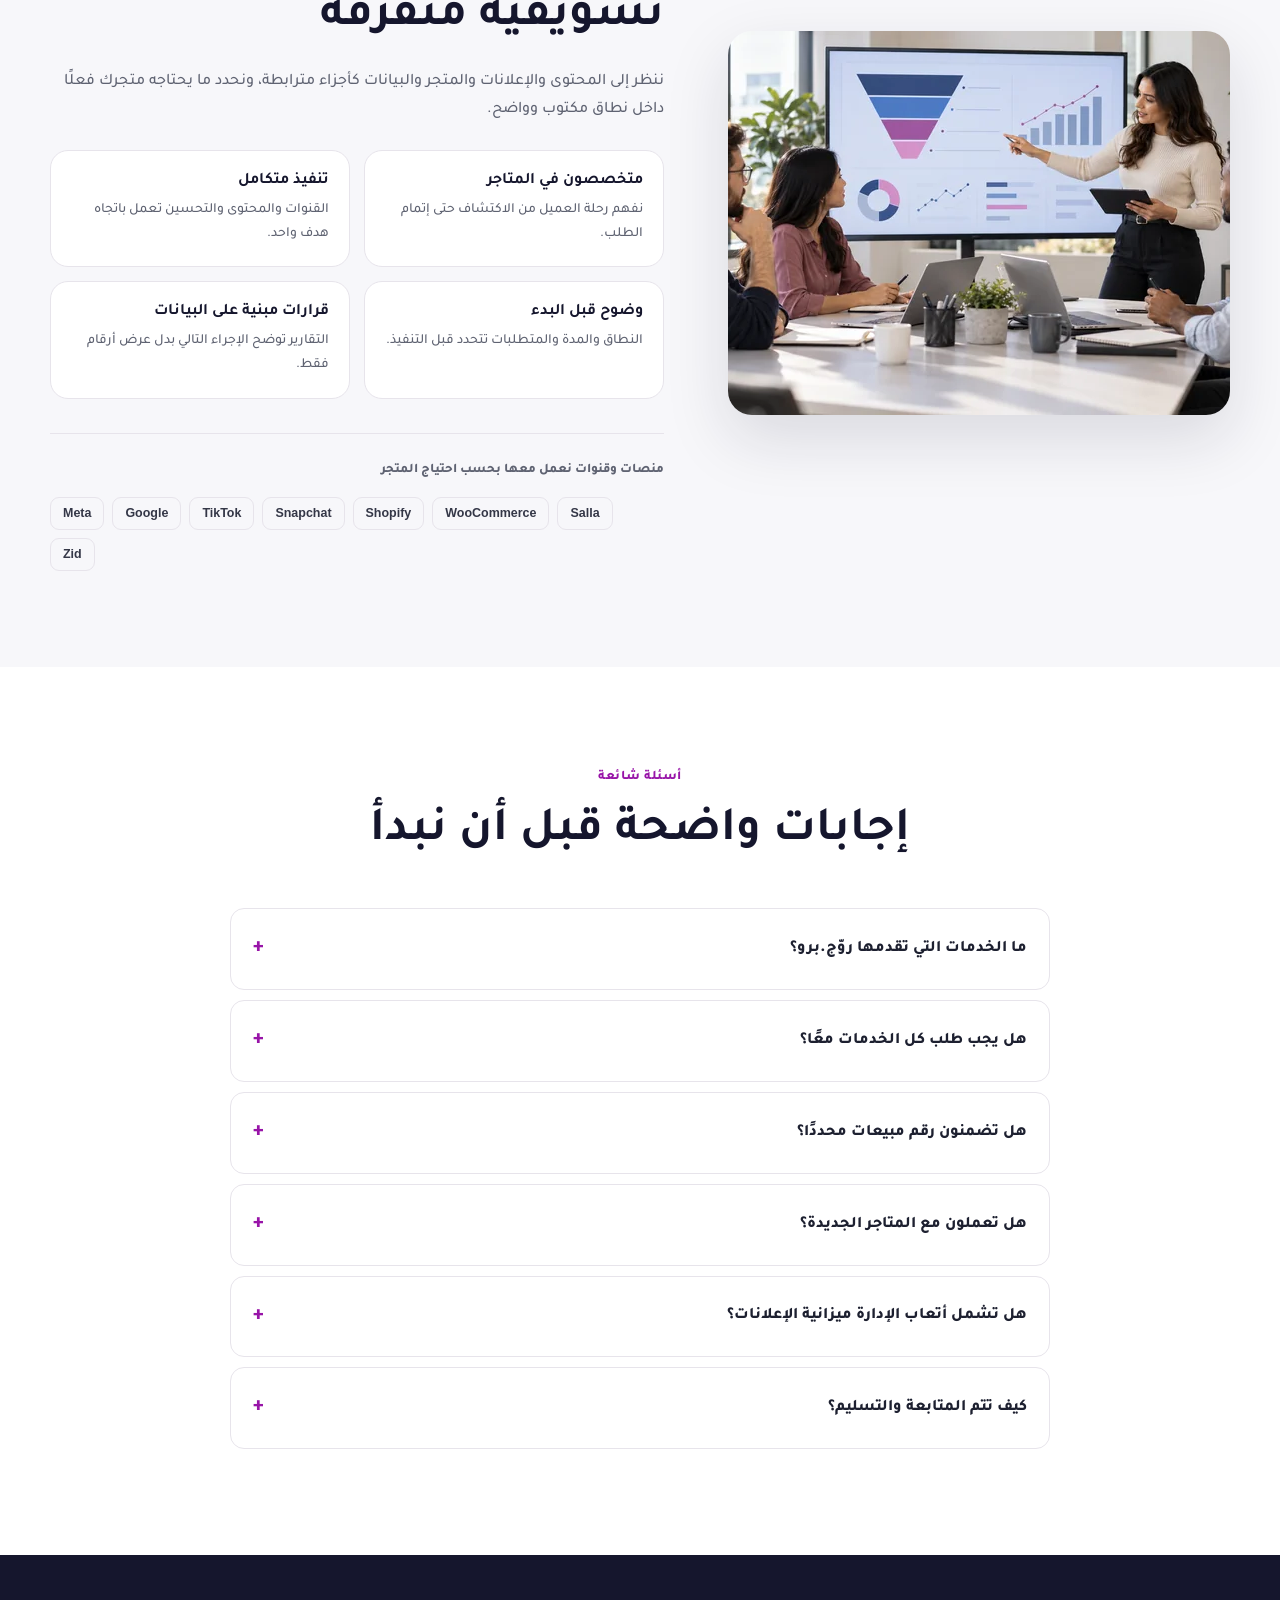
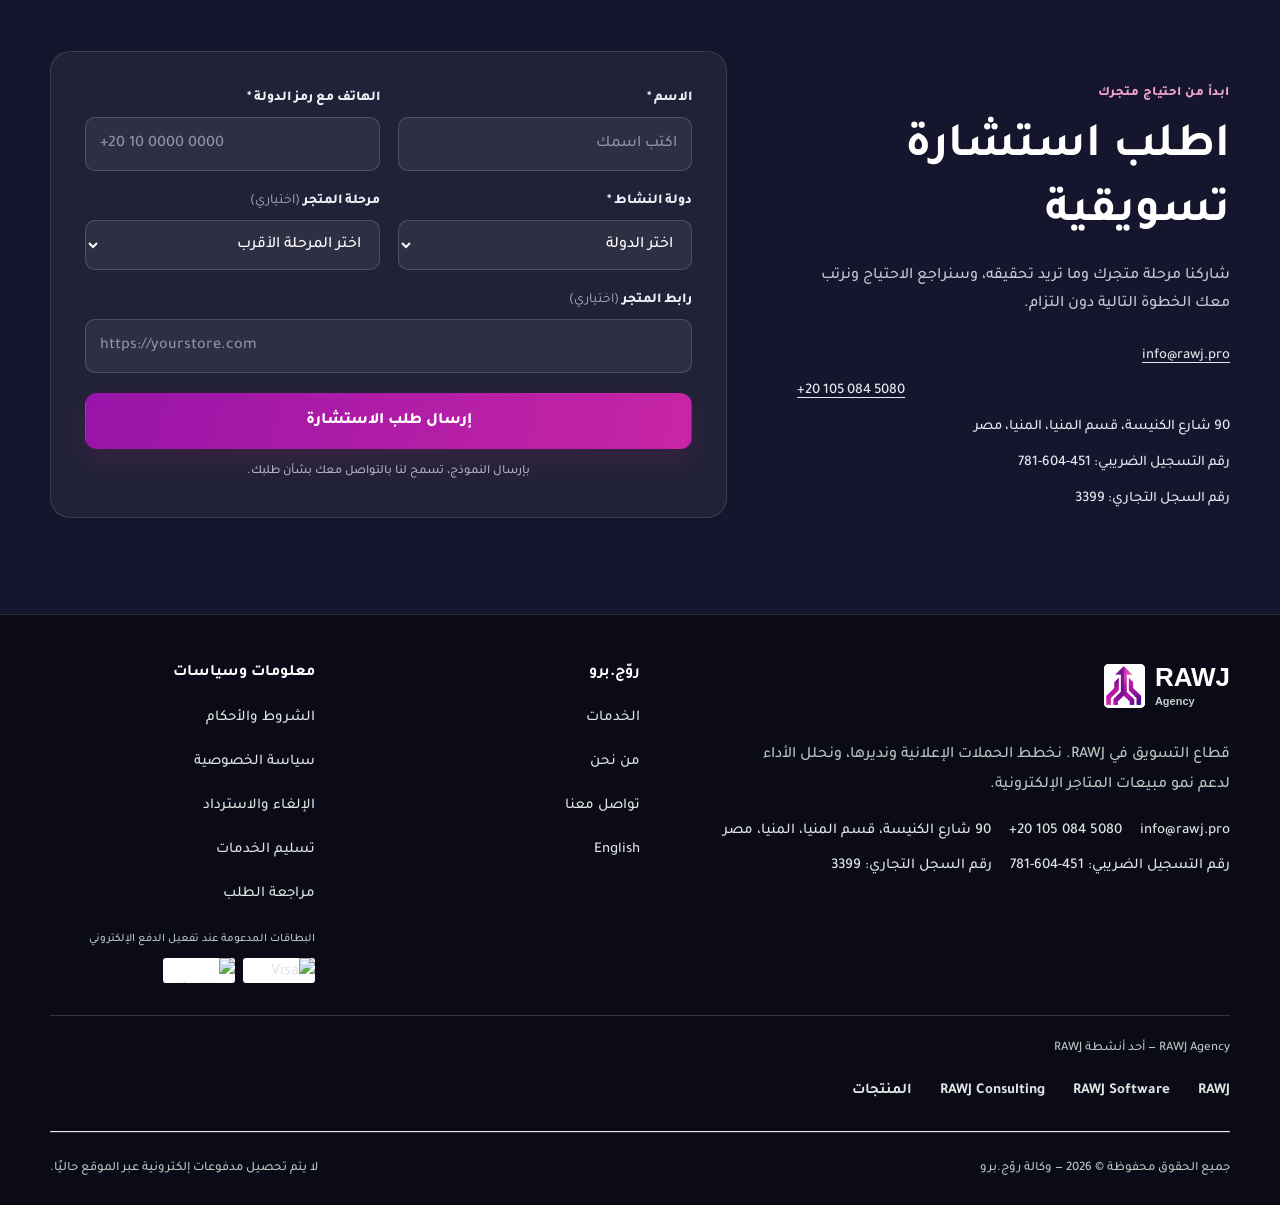
==== commit 9e608884: "fix(merchant): correct registered address" ====
--- a/index.html
+++ b/index.html
@@ -35,7 +35,7 @@
       "description":"وكالة تسويق رقمي متخصصة في بناء وإدارة منظومة نمو متكاملة للمتاجر الإلكترونية.",
       "taxID":"781-604-451",
       "identifier":{"@type":"PropertyValue","propertyID":"رقم السجل التجاري","value":"3399"},
-      "address":{"@type":"PostalAddress","streetAddress":"900 شارع الكنيسة، قسم المنيا","addressLocality":"مدينة المنيا","addressRegion":"محافظة المنيا","addressCountry":"EG"},
+      "address":{"@type":"PostalAddress","streetAddress":"90 شارع الكنيسة، قسم المنيا","addressLocality":"المنيا","addressRegion":"المنيا","addressCountry":"EG"},
       "areaServed":"الشرق الأوسط وشمال أفريقيا",
       "contactPoint":{"@type":"ContactPoint","telephone":"+201050845080","email":"info@rawj.pro","contactType":"customer service","availableLanguage":["Arabic","English"]},
       "sameAs":["https://x.com/rawjpro","https://www.instagram.com/rawj.pro/","https://www.tiktok.com/@rawj.pro","https://www.linkedin.com/company/rawjpro"],
@@ -170,7 +170,7 @@
 
     <section class="section consultation" id="consultation" aria-labelledby="consultation-title">
       <div class="container consultation-grid">
-        <div class="consultation-copy"><span class="eyebrow">ابدأ من احتياج متجرك</span><h2 id="consultation-title">اطلب استشارة تسويقية</h2><p>شاركنا مرحلة متجرك وما تريد تحقيقه، وسنراجع الاحتياج ونرتب معك الخطوة التالية دون التزام.</p><div class="consultation-details"><a href="mailto:info@rawj.pro">info@rawj.pro</a><a href="tel:+201050845080" dir="ltr">+20 105 084 5080</a><span>900 شارع الكنيسة، قسم المنيا، مدينة المنيا، محافظة المنيا، مصر</span><span>رقم التسجيل الضريبي: <bdi>781-604-451</bdi></span><span>رقم السجل التجاري: <bdi>3399</bdi></span></div></div>
+        <div class="consultation-copy"><span class="eyebrow">ابدأ من احتياج متجرك</span><h2 id="consultation-title">اطلب استشارة تسويقية</h2><p>شاركنا مرحلة متجرك وما تريد تحقيقه، وسنراجع الاحتياج ونرتب معك الخطوة التالية دون التزام.</p><div class="consultation-details"><a href="mailto:info@rawj.pro">info@rawj.pro</a><a href="tel:+201050845080" dir="ltr">+20 105 084 5080</a><span>90 شارع الكنيسة، قسم المنيا، المنيا، مصر</span><span>رقم التسجيل الضريبي: <bdi>781-604-451</bdi></span><span>رقم السجل التجاري: <bdi>3399</bdi></span></div></div>
         <div>
           <iframe name="contact-frame" id="contact-frame" hidden title="نتيجة إرسال النموذج"></iframe>
           <form class="lead-form" action="https://formsubmit.co/info@rawj.pro" method="post" target="contact-frame" data-frame="contact-frame" novalidate>
@@ -193,7 +193,7 @@
 
   <footer class="site-footer rawj-site-footer" data-rawj-brand="agency"><div class="rawj-footer-inner">
     <div class="footer-grid rawj-footer-top">
-      <div class="footer-brand"><a class="rawj-brand rawj-agency" href="/" aria-label="RAWJ Agency — الرئيسية"><span class="rawj-brand-mark brand-viewport"><img src="/rawj-brand-family.webp" alt="" width="1774" height="887"></span><span class="rawj-brand-copy"><span class="rawj-brand-name">RAWJ</span> <span class="rawj-brand-label">Agency</span></span></a><p class="rawj-footer-description">قطاع التسويق في RAWJ. نخطط الحملات الإعلانية ونديرها، ونحلل الأداء لدعم نمو مبيعات المتاجر الإلكترونية.</p><address class="footer-contact"><a href="mailto:info@rawj.pro">info@rawj.pro</a><a href="tel:+201050845080" dir="ltr">+20 105 084 5080</a><span>900 شارع الكنيسة، قسم المنيا، مدينة المنيا، محافظة المنيا، مصر</span><span>رقم التسجيل الضريبي: <bdi>781-604-451</bdi></span><span>رقم السجل التجاري: <bdi>3399</bdi></span></address></div>
+      <div class="footer-brand"><a class="rawj-brand rawj-agency" href="/" aria-label="RAWJ Agency — الرئيسية"><span class="rawj-brand-mark brand-viewport"><img src="/rawj-brand-family.webp" alt="" width="1774" height="887"></span><span class="rawj-brand-copy"><span class="rawj-brand-name">RAWJ</span> <span class="rawj-brand-label">Agency</span></span></a><p class="rawj-footer-description">قطاع التسويق في RAWJ. نخطط الحملات الإعلانية ونديرها، ونحلل الأداء لدعم نمو مبيعات المتاجر الإلكترونية.</p><address class="footer-contact"><a href="mailto:info@rawj.pro">info@rawj.pro</a><a href="tel:+201050845080" dir="ltr">+20 105 084 5080</a><span>90 شارع الكنيسة، قسم المنيا، المنيا، مصر</span><span>رقم التسجيل الضريبي: <bdi>781-604-451</bdi></span><span>رقم السجل التجاري: <bdi>3399</bdi></span></address></div>
       <div><h3>روّج.برو</h3><ul class="footer-links"><li><a href="/services.html">الخدمات</a></li><li><a href="/about.html">من نحن</a></li><li><a href="/contact.html">تواصل معنا</a></li><li><a href="/en/" lang="en">English</a></li></ul></div>
       <div><h3>معلومات وسياسات</h3><ul class="footer-links"><li><a href="/terms.html">الشروط والأحكام</a></li><li><a href="/privacy.html">سياسة الخصوصية</a></li><li><a href="/refund.html">الإلغاء والاسترداد</a></li><li><a href="/shipping.html">تسليم الخدمات</a></li><li><a href="/checkout.html">مراجعة الطلب</a></li></ul><div class="footer-payment"><p>البطاقات المدعومة عند تفعيل الدفع الإلكتروني</p><div class="payment-icons"><img src="/visa.webp" alt="Visa" width="72" height="25"><img src="/master.webp" alt="Mastercard" width="72" height="25"></div></div></div>
     </div>
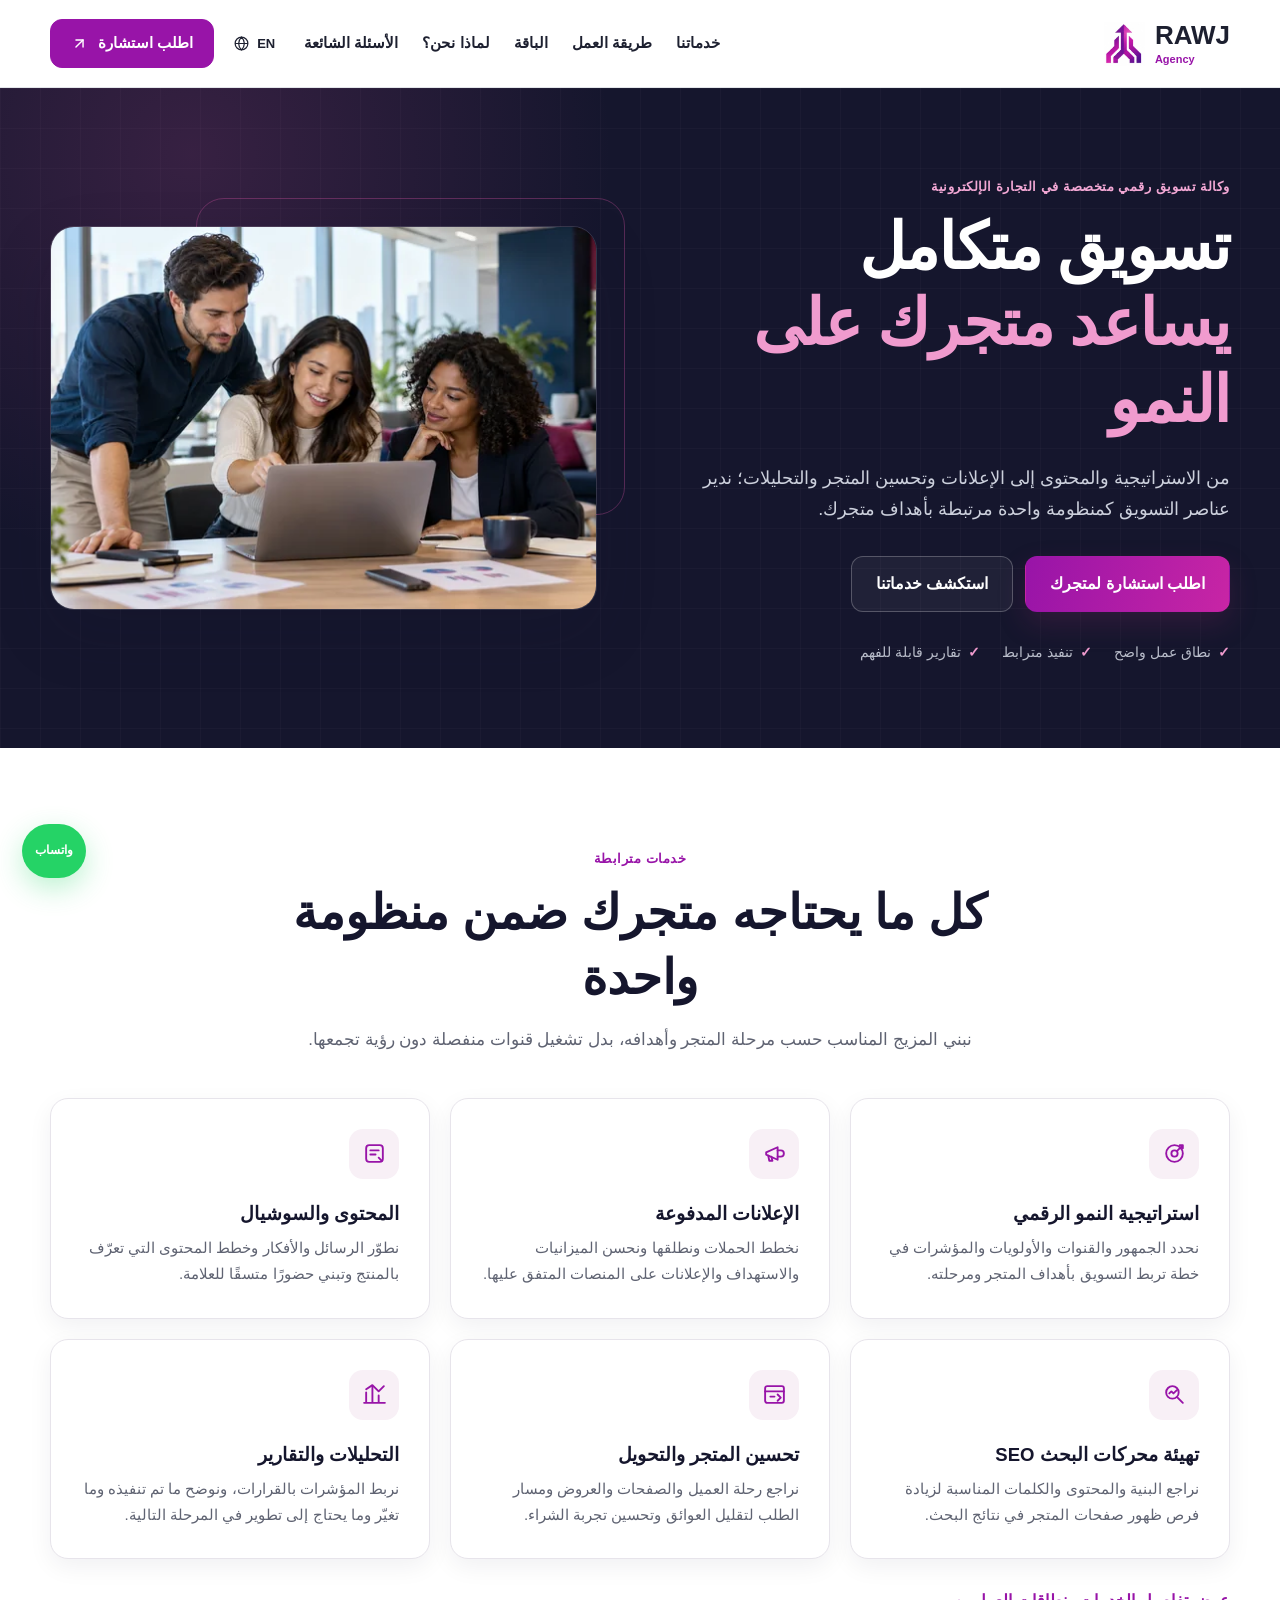
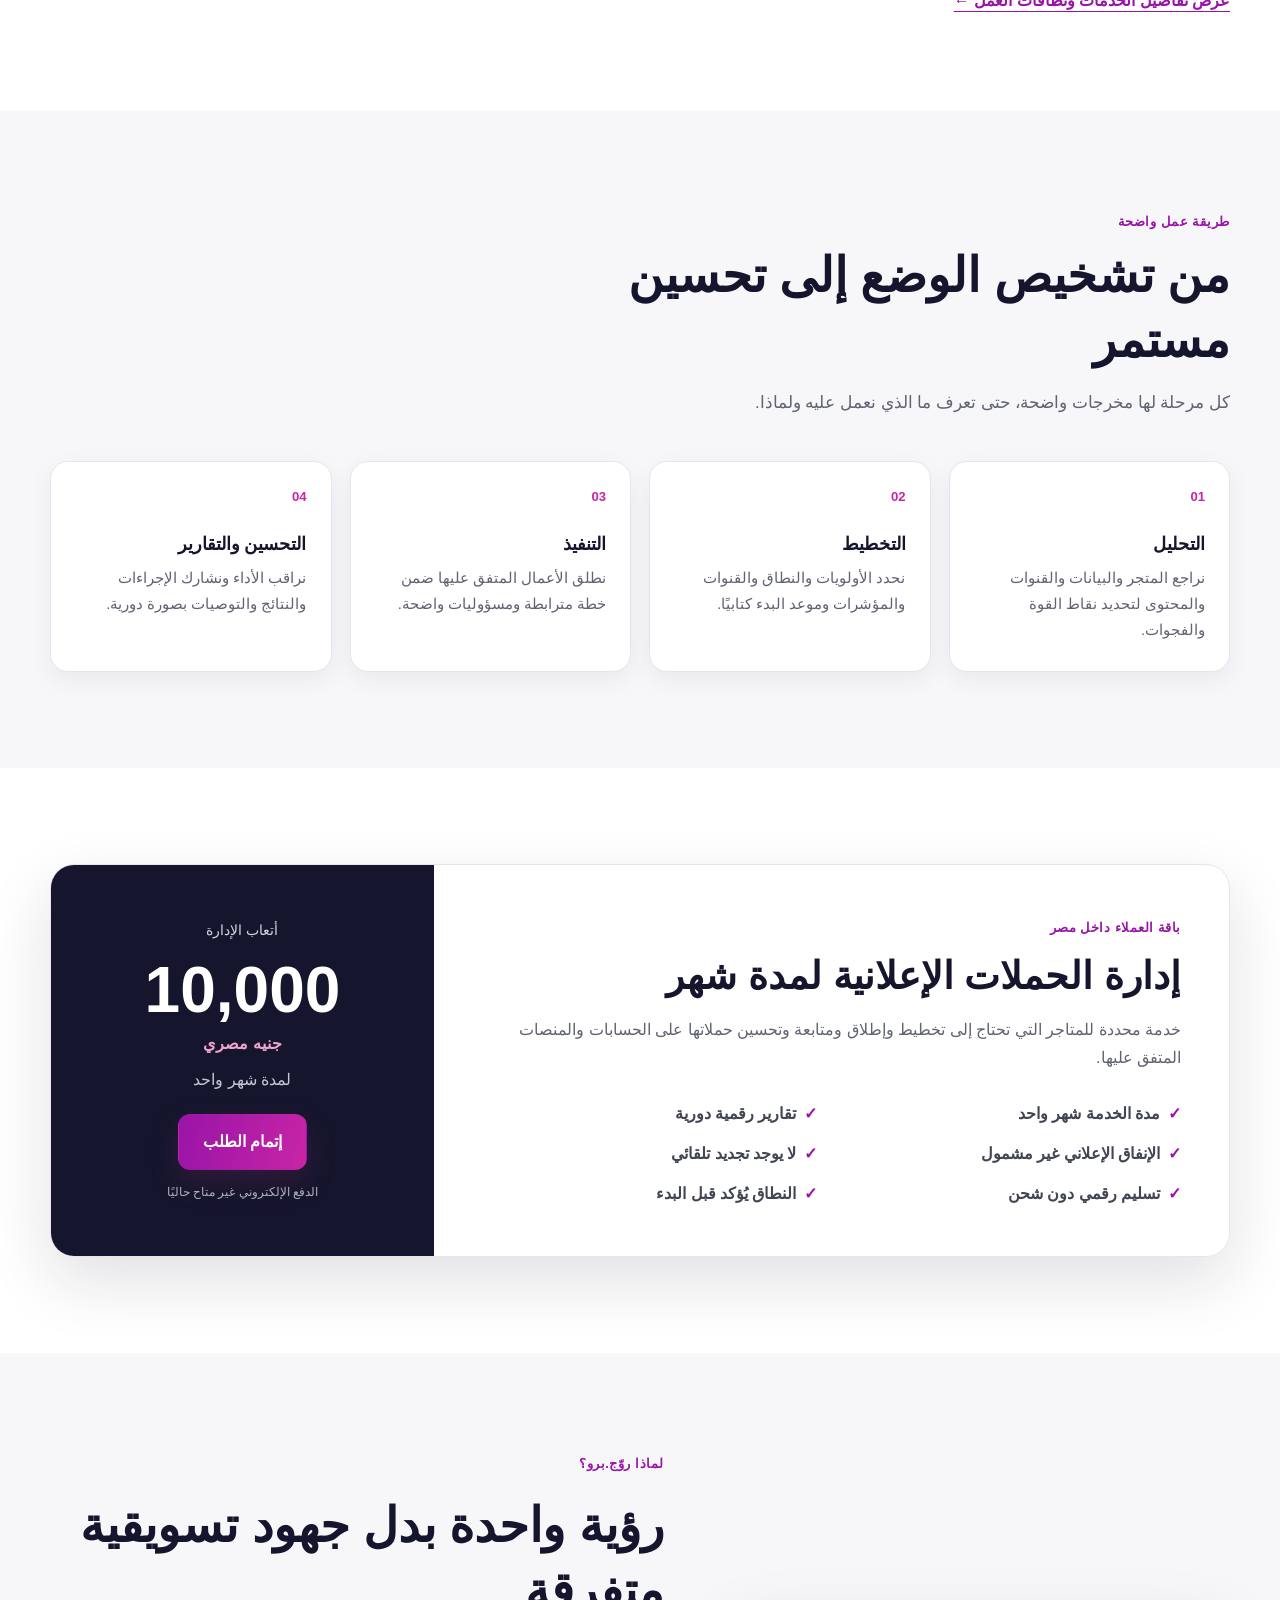
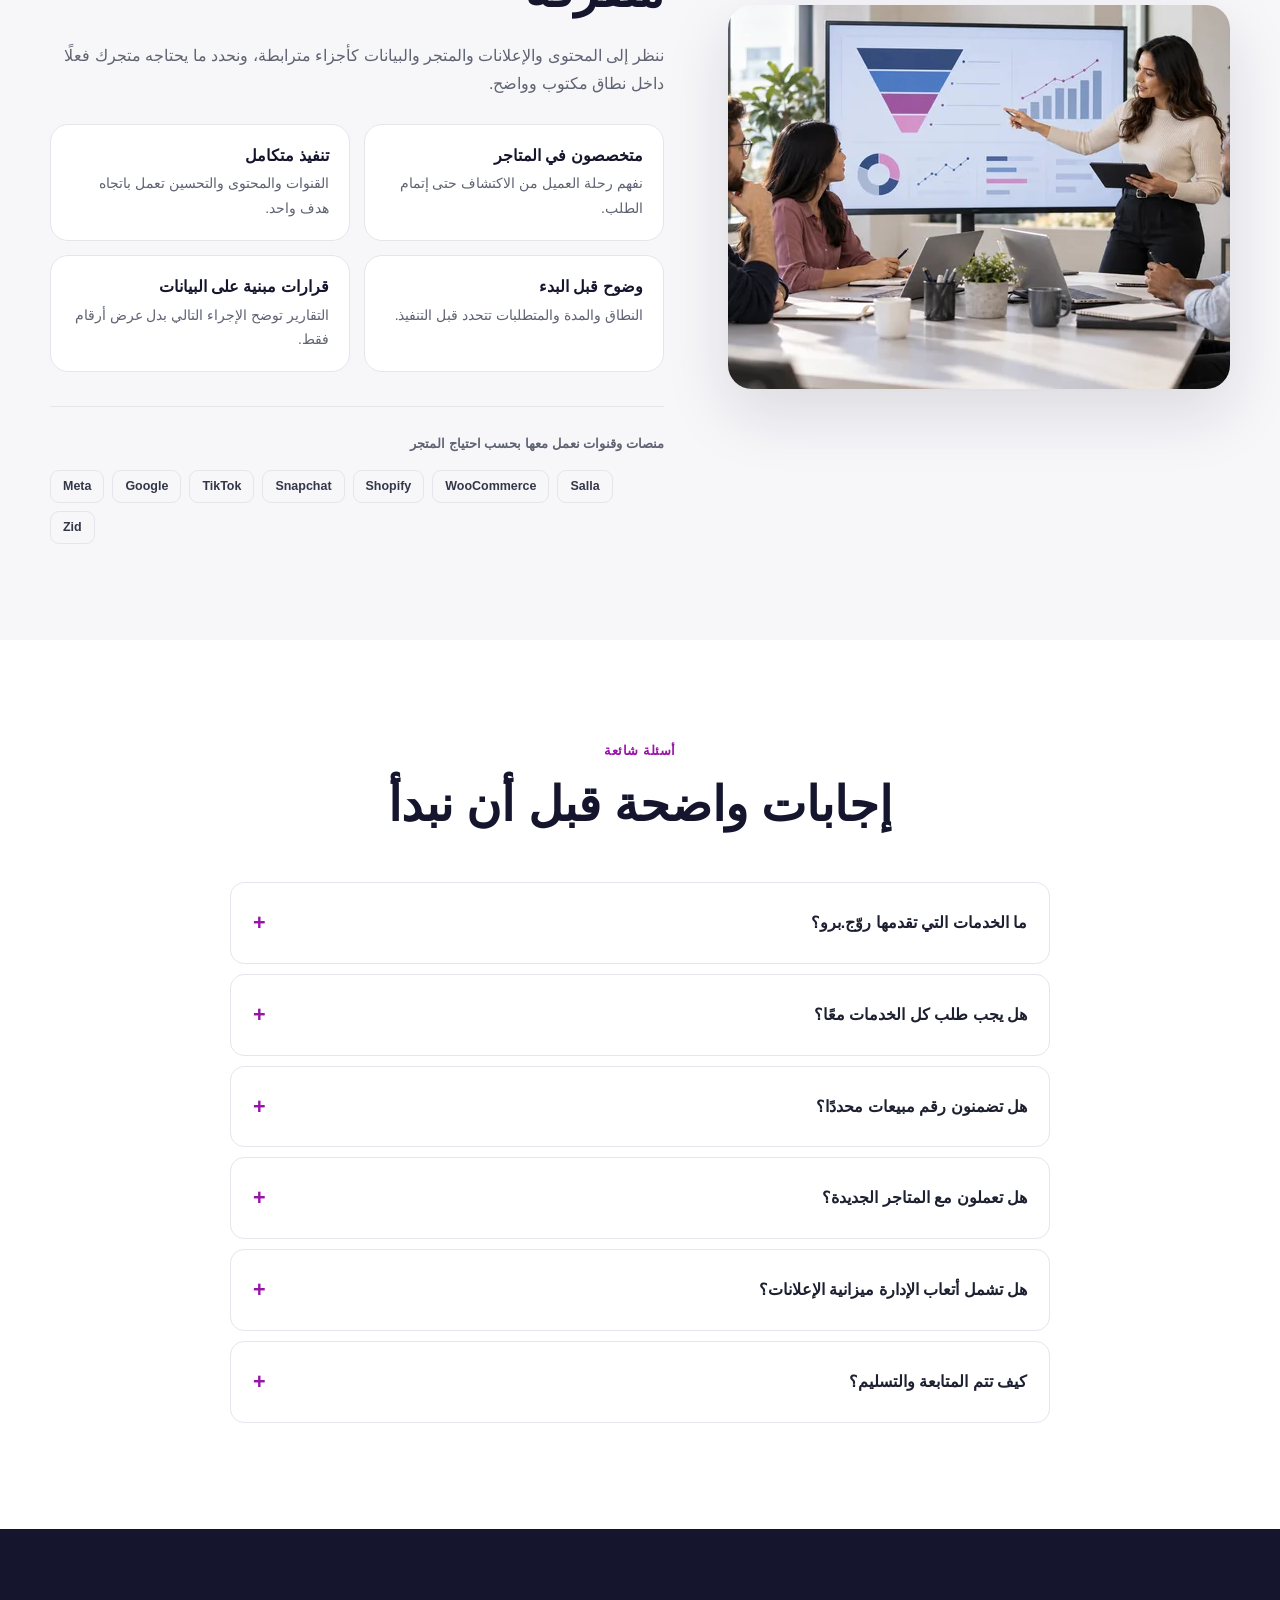
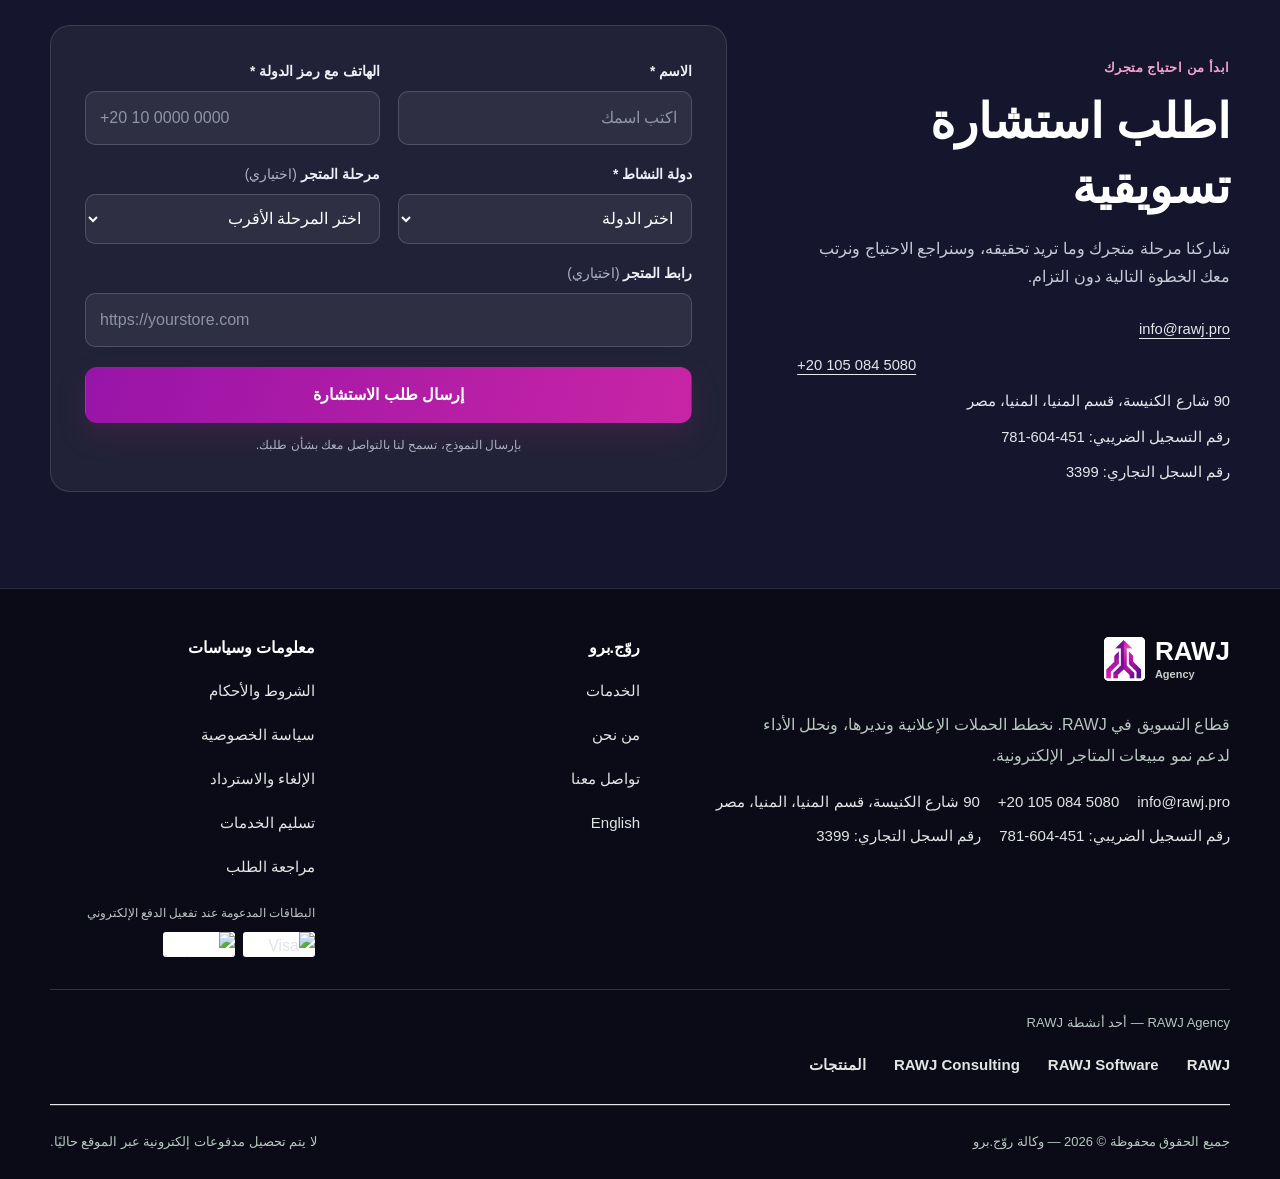
==== commit 8a1a0ec2: "security: limit checkout requests, enforce browser policy and automate Worker deployment" ====
--- a/index.html
+++ b/index.html
@@ -1,6 +1,6 @@
 <!doctype html>
 <html lang="ar" dir="rtl">
-<head>
+<head><meta http-equiv="Content-Security-Policy" content="default-src 'self'; script-src 'self' 'sha256-ocAa+zP3jbUDq0xlyzISZt2kaG6k6AtM4w5Vd6scaKs='; style-src 'self' 'unsafe-inline' https://fonts.googleapis.com; font-src 'self' https://fonts.gstatic.com; img-src 'self' data:; connect-src 'self' https://agency-paymob-usd.moodyads.workers.dev; base-uri 'self'; object-src 'none'; form-action 'self'; upgrade-insecure-requests"><meta name="referrer" content="strict-origin-when-cross-origin">
   <meta charset="utf-8">
   <meta name="viewport" content="width=device-width, initial-scale=1">
   <title>وكالة روّج.برو | تسويق متكامل للمتاجر الإلكترونية</title>
@@ -64,7 +64,7 @@
   <meta name="theme-color" content="#15162d">
   <link rel="stylesheet" href="/style.css?v=20261029-brand">
   <link rel="stylesheet" href="/policies.css?v=20261006-unified">
-  <script defer src="/site.js?v=20261101-family"></script>
+  <script defer src="/site.js?v=20261102-sectors"></script>
 <link rel="stylesheet" href="/brand-system.css?v=20261101-family"><link rel="stylesheet" href="/agency-chrome.css?v=20261101-family"></head>
 <body class="rawj-frame" data-rawj-brand="agency">
   <a class="skip" href="#main">انتقل إلى المحتوى</a>
@@ -197,7 +197,7 @@
       <div><h3>روّج.برو</h3><ul class="footer-links"><li><a href="/services.html">الخدمات</a></li><li><a href="/about.html">من نحن</a></li><li><a href="/contact.html">تواصل معنا</a></li><li><a href="/en/" lang="en">English</a></li></ul></div>
       <div><h3>معلومات وسياسات</h3><ul class="footer-links"><li><a href="/terms.html">الشروط والأحكام</a></li><li><a href="/privacy.html">سياسة الخصوصية</a></li><li><a href="/refund.html">الإلغاء والاسترداد</a></li><li><a href="/shipping.html">تسليم الخدمات</a></li><li><a href="/checkout.html">مراجعة الطلب</a></li></ul><div class="footer-payment"><p>البطاقات المدعومة عند تفعيل الدفع الإلكتروني</p><div class="payment-icons"><img src="/visa.webp" alt="Visa" width="72" height="25"><img src="/master.webp" alt="Mastercard" width="72" height="25"></div></div></div>
     </div>
-    <nav class="company-network rawj-footer-links" aria-label="شركة RAWJ"><span>RAWJ Agency — أحد أنشطة RAWJ</span><a href="https://rawj.pro/">RAWJ</a><a href="https://rawj.pro/software">RAWJ Software</a><a href="https://rawj.pro/consulting">RAWJ Consulting</a><a href="https://rawj.pro/products">المنتجات</a></nav><div class="footer-bottom rawj-footer-bottom"><span>جميع الحقوق محفوظة © 2026 — وكالة روّج.برو</span><span>لا يتم تحصيل مدفوعات إلكترونية عبر الموقع حاليًا.</span></div>
+    <nav class="company-network rawj-footer-links" aria-label="شركة RAWJ"><span>RAWJ Agency — أحد أنشطة RAWJ</span><a href="https://rawj.pro/">RAWJ</a><a href="https://software.rawj.pro/">RAWJ Software</a><a href="https://consulting.rawj.pro/">RAWJ Consulting</a><a href="https://rawj.pro/products">المنتجات</a></nav><div class="footer-bottom rawj-footer-bottom"><span>جميع الحقوق محفوظة © 2026 — وكالة روّج.برو</span><span>لا يتم تحصيل مدفوعات إلكترونية عبر الموقع حاليًا.</span></div>
   </div></footer>
   <a class="whatsapp-float" href="https://wa.me/201050845080" target="_blank" rel="noopener noreferrer" aria-label="التواصل عبر واتساب">واتساب</a>
 </body>
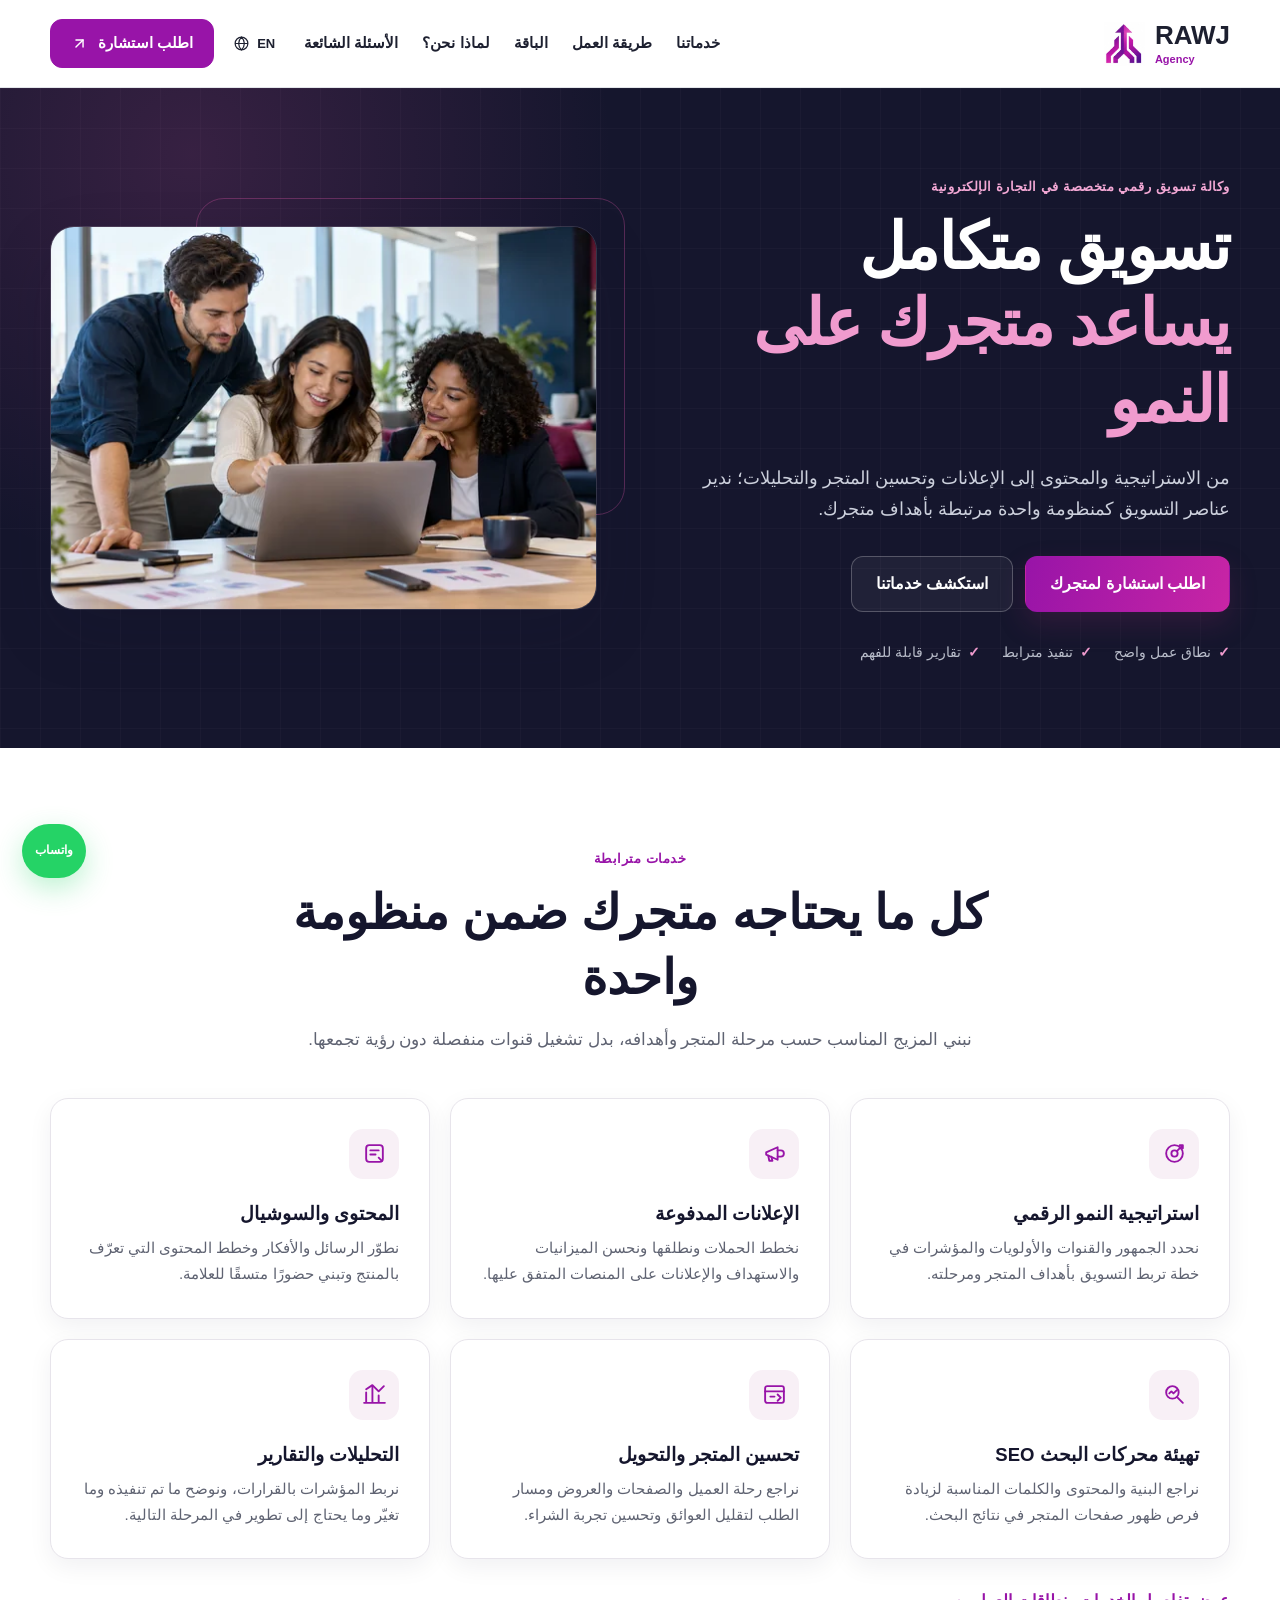
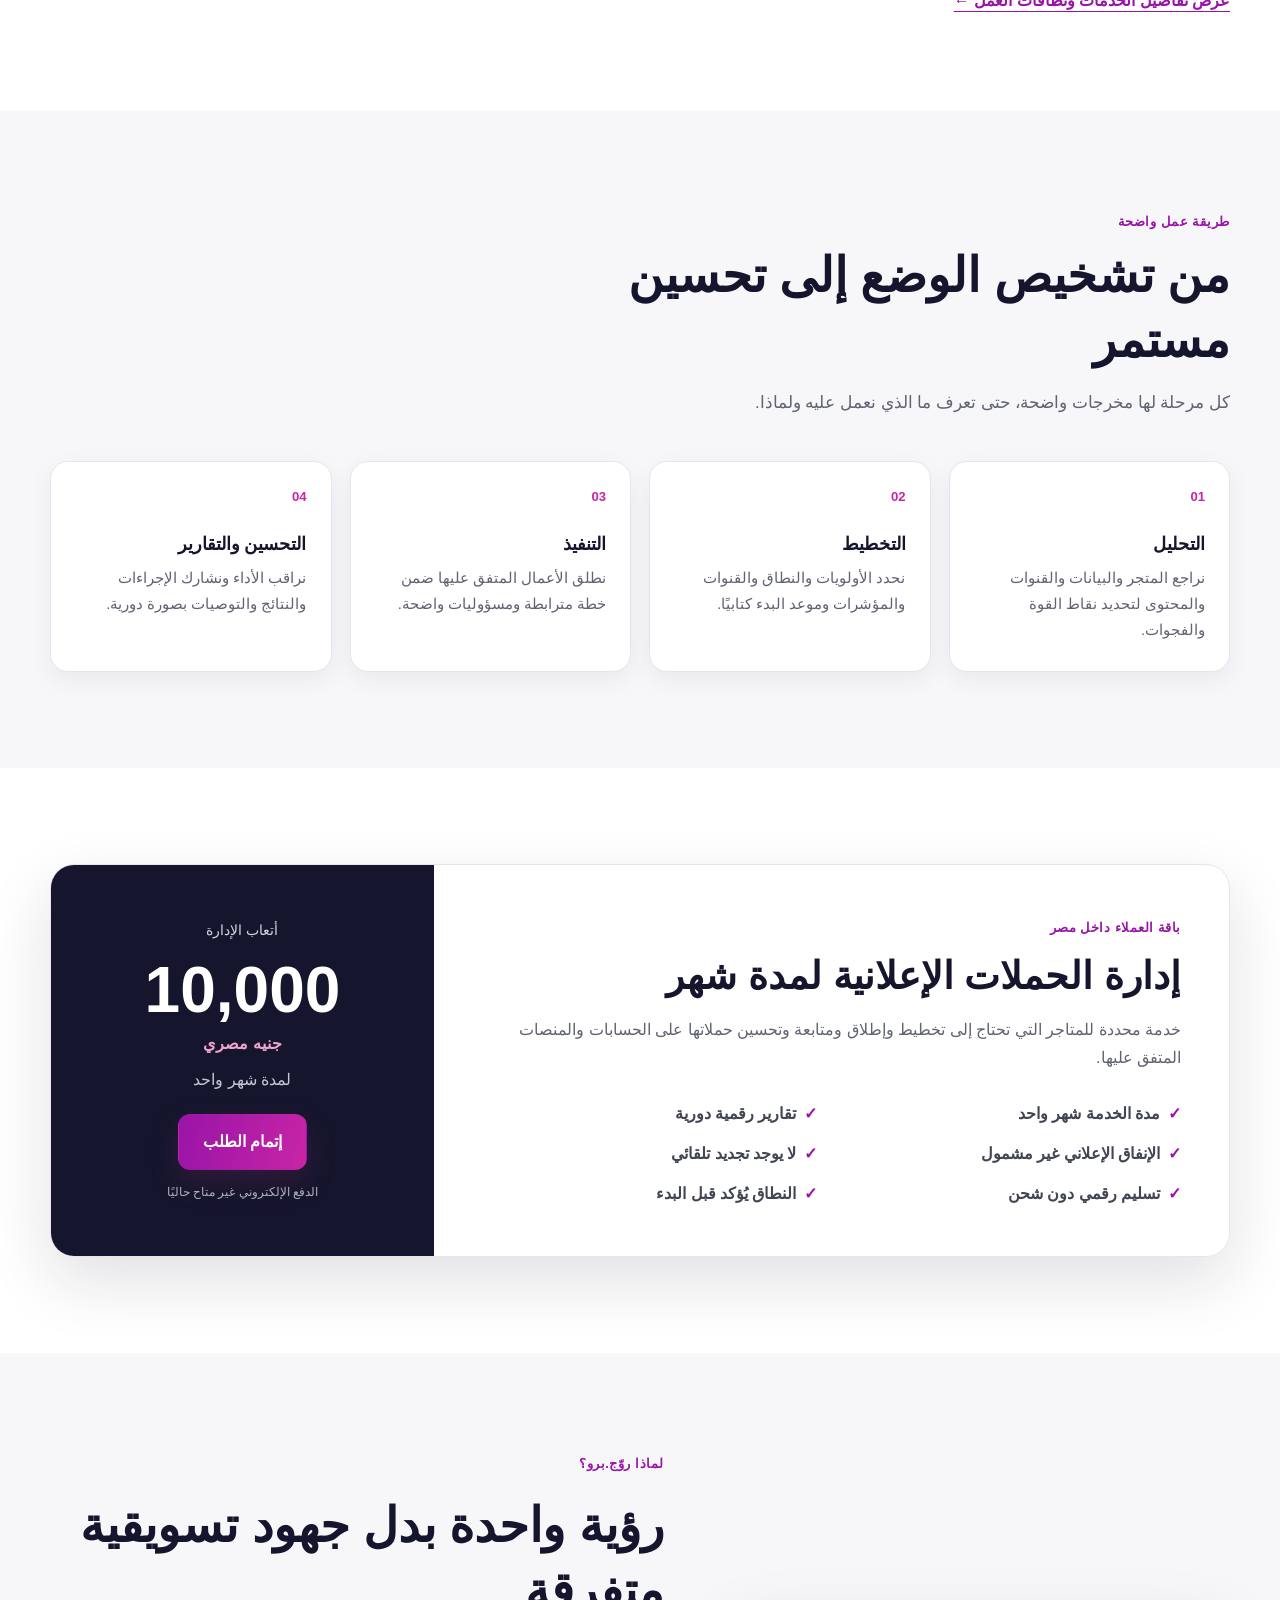
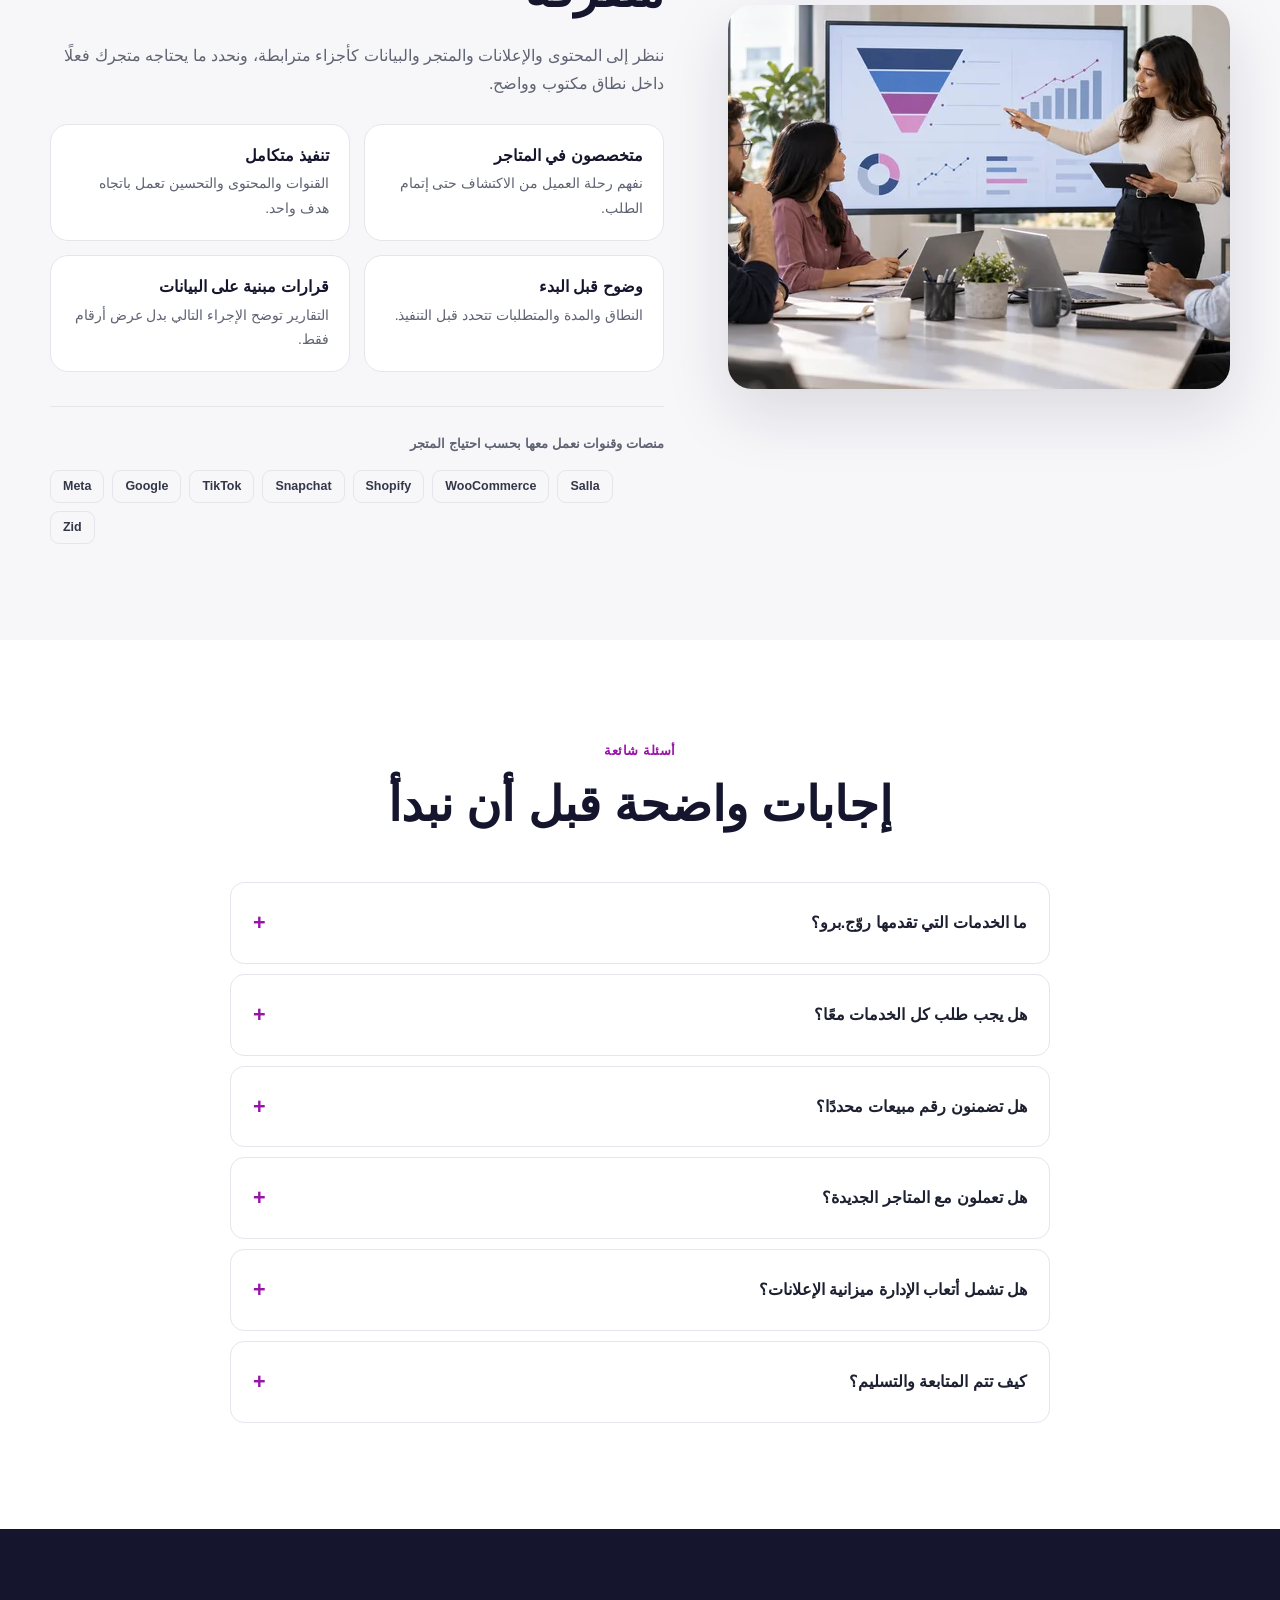
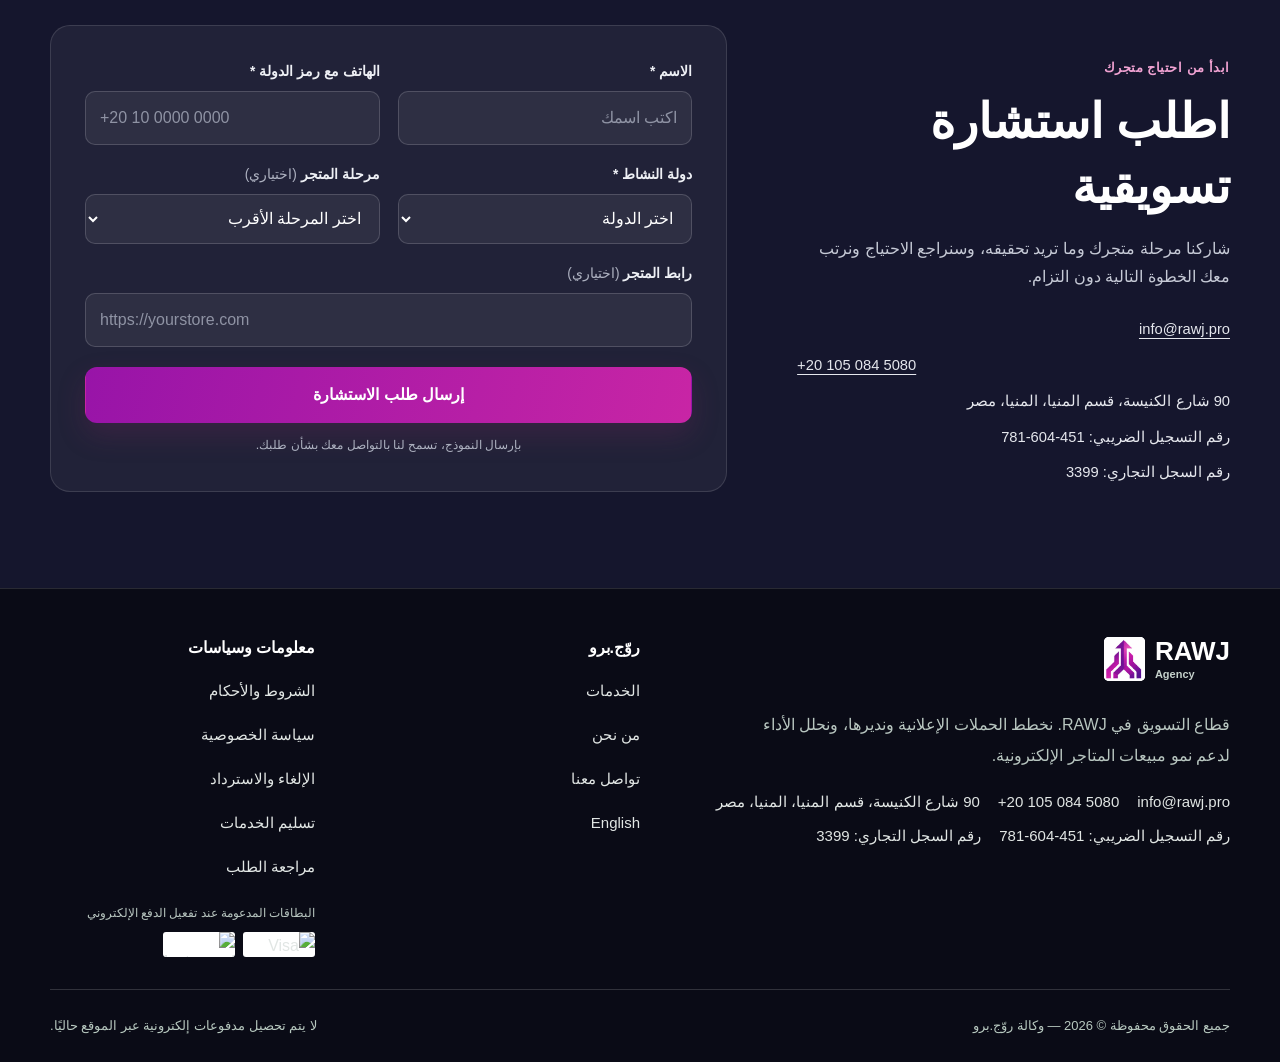
==== commit f8103317: "Keep Agency footer independent of company sector navigation" ====
--- a/index.html
+++ b/index.html
@@ -62,10 +62,10 @@
   <link rel="preload" as="image" href="/img4.webp?v=20261006" fetchpriority="high">
   <link rel="icon" type="image/webp" href="/smalll.webp">
   <meta name="theme-color" content="#15162d">
-  <link rel="stylesheet" href="/style.css?v=20261029-brand">
+  <link rel="stylesheet" href="/style.css?v=20261126-independent">
   <link rel="stylesheet" href="/policies.css?v=20261006-unified">
-  <script defer src="/site.js?v=20261102-sectors"></script>
-<link rel="stylesheet" href="/brand-system.css?v=20261101-family"><link rel="stylesheet" href="/agency-chrome.css?v=20261101-family"></head>
+  <script defer src="/site.js?v=20261126-independent"></script>
+<link rel="stylesheet" href="/brand-system.css?v=20261101-family"><link rel="stylesheet" href="/agency-chrome.css?v=20261126-independent"></head>
 <body class="rawj-frame" data-rawj-brand="agency">
   <a class="skip" href="#main">انتقل إلى المحتوى</a>
   <header class="site-header rawj-site-header" data-rawj-brand="agency"><div class="rawj-header-inner"><a class="rawj-brand rawj-agency" href="/" aria-label="RAWJ Agency — الرئيسية"><span class="rawj-brand-mark brand-viewport"><img src="/rawj-brand-family.webp" alt="" width="1774" height="887"></span><span class="rawj-brand-copy"><span class="rawj-brand-name">RAWJ</span> <span class="rawj-brand-label">Agency</span></span></a><nav class="rawj-main-nav" id="site-nav" aria-label="القائمة الرئيسية"><a href="#services">خدماتنا</a><a href="#process">طريقة العمل</a><a href="#package">الباقة</a><a href="#why-us">لماذا نحن؟</a><a href="#faq">الأسئلة الشائعة</a><a class="rawj-mobile-cta" href="#consultation">اطلب استشارة<svg width="17" height="17" viewBox="0 0 24 24" fill="none" stroke="currentColor" stroke-width="2" stroke-linecap="round" stroke-linejoin="round" aria-hidden="true"><path d="M7 7h10v10"></path><path d="M7 17 17 7"></path></svg></a></nav><div class="rawj-header-actions"><a class="rawj-language" href="/en/" lang="en" dir="ltr"><svg viewBox="0 0 24 24" fill="none" stroke="currentColor" stroke-width="1.7" aria-hidden="true"><circle cx="12" cy="12" r="9"></circle><path d="M3 12h18M12 3c3 3 4 6 4 9s-1 6-4 9c-3-3-4-6-4-9s1-6 4-9Z"></path></svg>EN</a><a class="rawj-header-cta" href="#consultation">اطلب استشارة<svg width="17" height="17" viewBox="0 0 24 24" fill="none" stroke="currentColor" stroke-width="2" stroke-linecap="round" stroke-linejoin="round" aria-hidden="true"><path d="M7 7h10v10"></path><path d="M7 17 17 7"></path></svg></a><button class="rawj-menu-toggle" type="button" aria-expanded="false" aria-controls="site-nav" aria-label="فتح القائمة" data-menu-toggle><svg viewBox="0 0 24 24" fill="none" stroke="currentColor" stroke-width="1.8" stroke-linecap="round" aria-hidden="true"><path d="M4 6h16M4 12h16M4 18h16"></path></svg></button></div></div></header>
@@ -197,7 +197,7 @@
       <div><h3>روّج.برو</h3><ul class="footer-links"><li><a href="/services.html">الخدمات</a></li><li><a href="/about.html">من نحن</a></li><li><a href="/contact.html">تواصل معنا</a></li><li><a href="/en/" lang="en">English</a></li></ul></div>
       <div><h3>معلومات وسياسات</h3><ul class="footer-links"><li><a href="/terms.html">الشروط والأحكام</a></li><li><a href="/privacy.html">سياسة الخصوصية</a></li><li><a href="/refund.html">الإلغاء والاسترداد</a></li><li><a href="/shipping.html">تسليم الخدمات</a></li><li><a href="/checkout.html">مراجعة الطلب</a></li></ul><div class="footer-payment"><p>البطاقات المدعومة عند تفعيل الدفع الإلكتروني</p><div class="payment-icons"><img src="/visa.webp" alt="Visa" width="72" height="25"><img src="/master.webp" alt="Mastercard" width="72" height="25"></div></div></div>
     </div>
-    <nav class="company-network rawj-footer-links" aria-label="شركة RAWJ"><span>RAWJ Agency — أحد أنشطة RAWJ</span><a href="https://rawj.pro/">RAWJ</a><a href="https://software.rawj.pro/">RAWJ Software</a><a href="https://consulting.rawj.pro/">RAWJ Consulting</a><a href="https://rawj.pro/products">المنتجات</a></nav><div class="footer-bottom rawj-footer-bottom"><span>جميع الحقوق محفوظة © 2026 — وكالة روّج.برو</span><span>لا يتم تحصيل مدفوعات إلكترونية عبر الموقع حاليًا.</span></div>
+    <div class="footer-bottom rawj-footer-bottom"><span>جميع الحقوق محفوظة © 2026 — وكالة روّج.برو</span><span>لا يتم تحصيل مدفوعات إلكترونية عبر الموقع حاليًا.</span></div>
   </div></footer>
   <a class="whatsapp-float" href="https://wa.me/201050845080" target="_blank" rel="noopener noreferrer" aria-label="التواصل عبر واتساب">واتساب</a>
 </body>
--- a/style.css
+++ b/style.css
@@ -412,5 +412,3 @@
   html { scroll-behavior: auto; }
   *, *::before, *::after { transition-duration: .01ms !important; }
 }
-.company-network { display: flex; align-items: center; flex-wrap: wrap; gap: 14px 24px; padding-block: 24px; margin-bottom: 32px; border-bottom: 1px solid #e7e4eb; font-size: 13px; }
-.company-network span { flex-basis: 100%; color: #555561; }
--- a/agency-chrome.css
+++ b/agency-chrome.css
@@ -16,8 +16,6 @@
 .rawj-site-footer .footer-links a:hover { color:#f1b5ef; }
 .rawj-site-footer .footer-payment > p { color:#b8c6c0; }
 .rawj-site-footer .payment-icons img { opacity:1; background:#fff; border-radius:3px; }
-.rawj-site-footer .company-network { margin:0; padding-block:22px; }
-.rawj-site-footer .company-network > span { color:#b8c6c0; }
 .rawj-site-footer .footer-bottom { margin:0; padding-block:24px; border-color:#ffffff29; }
 .rawj-site-footer .footer-bottom a { color:#c5d1cb; }
 @media(max-width:1080px) {
